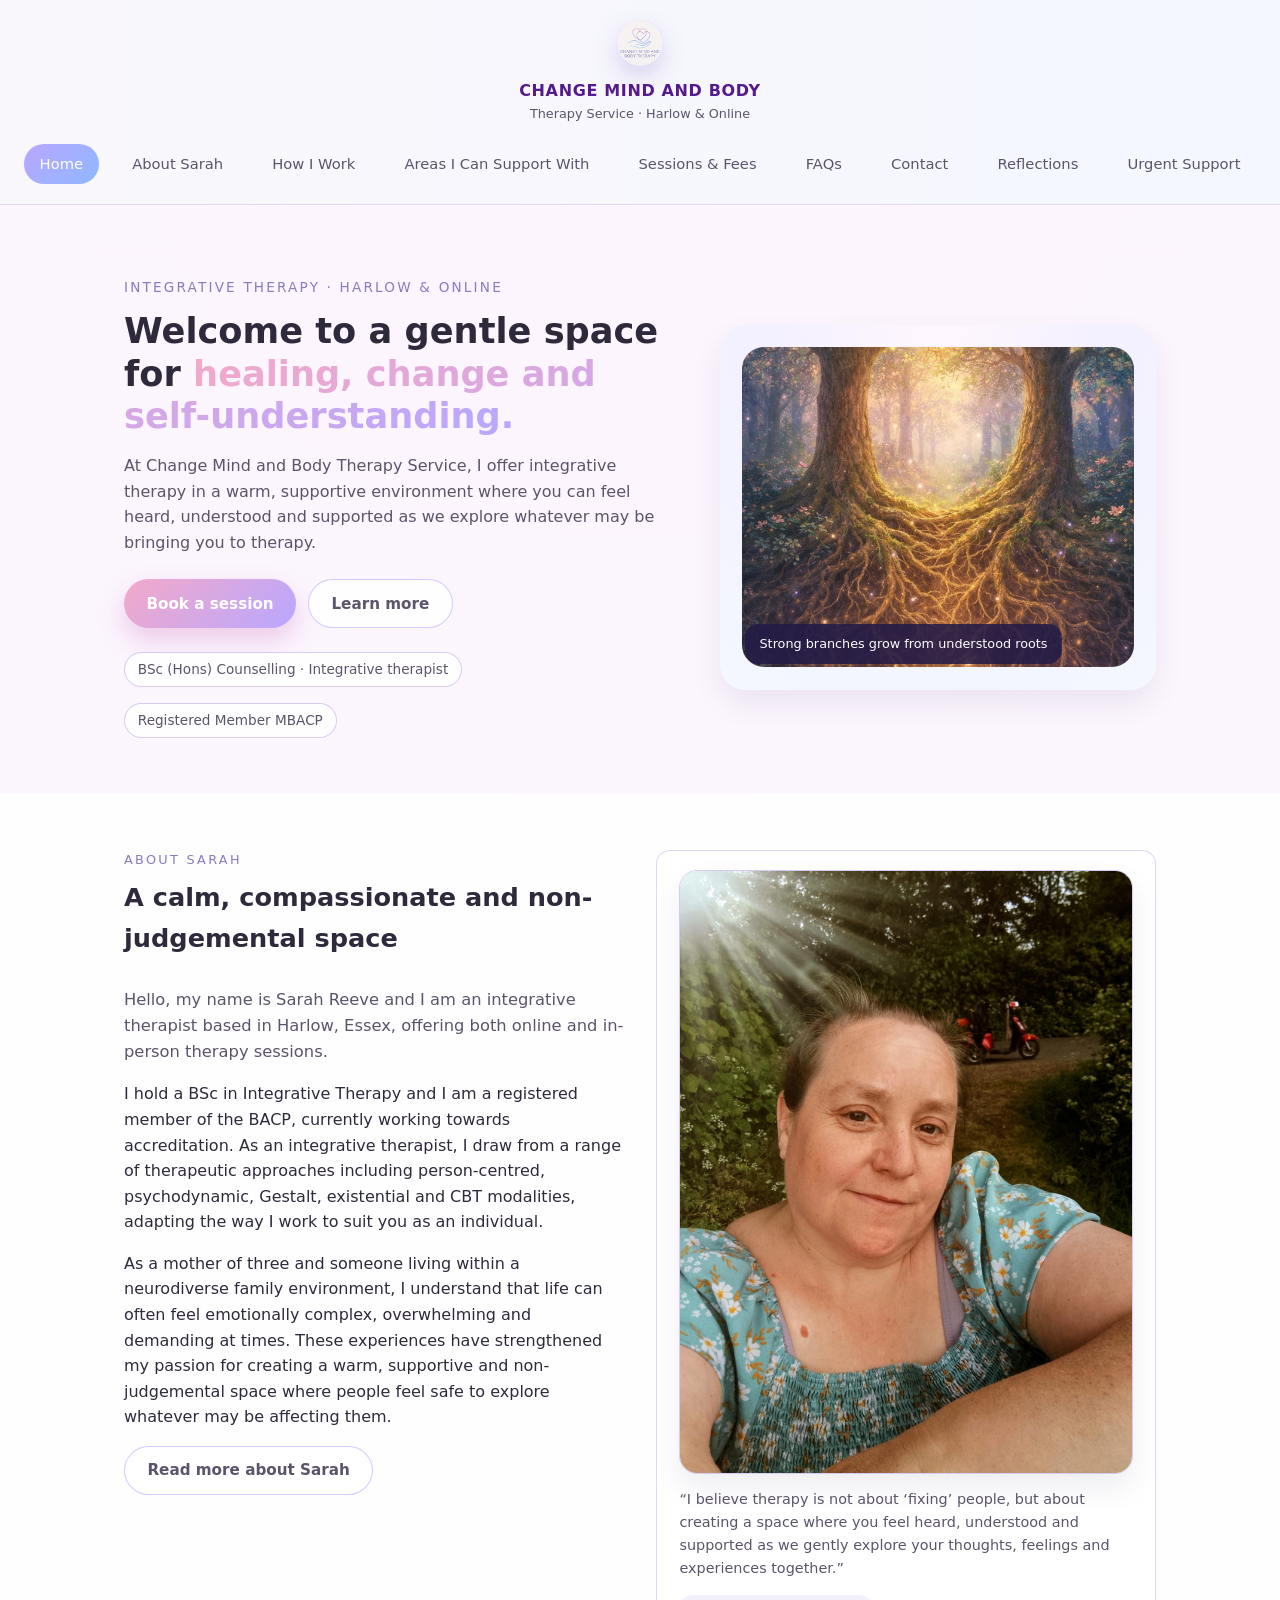
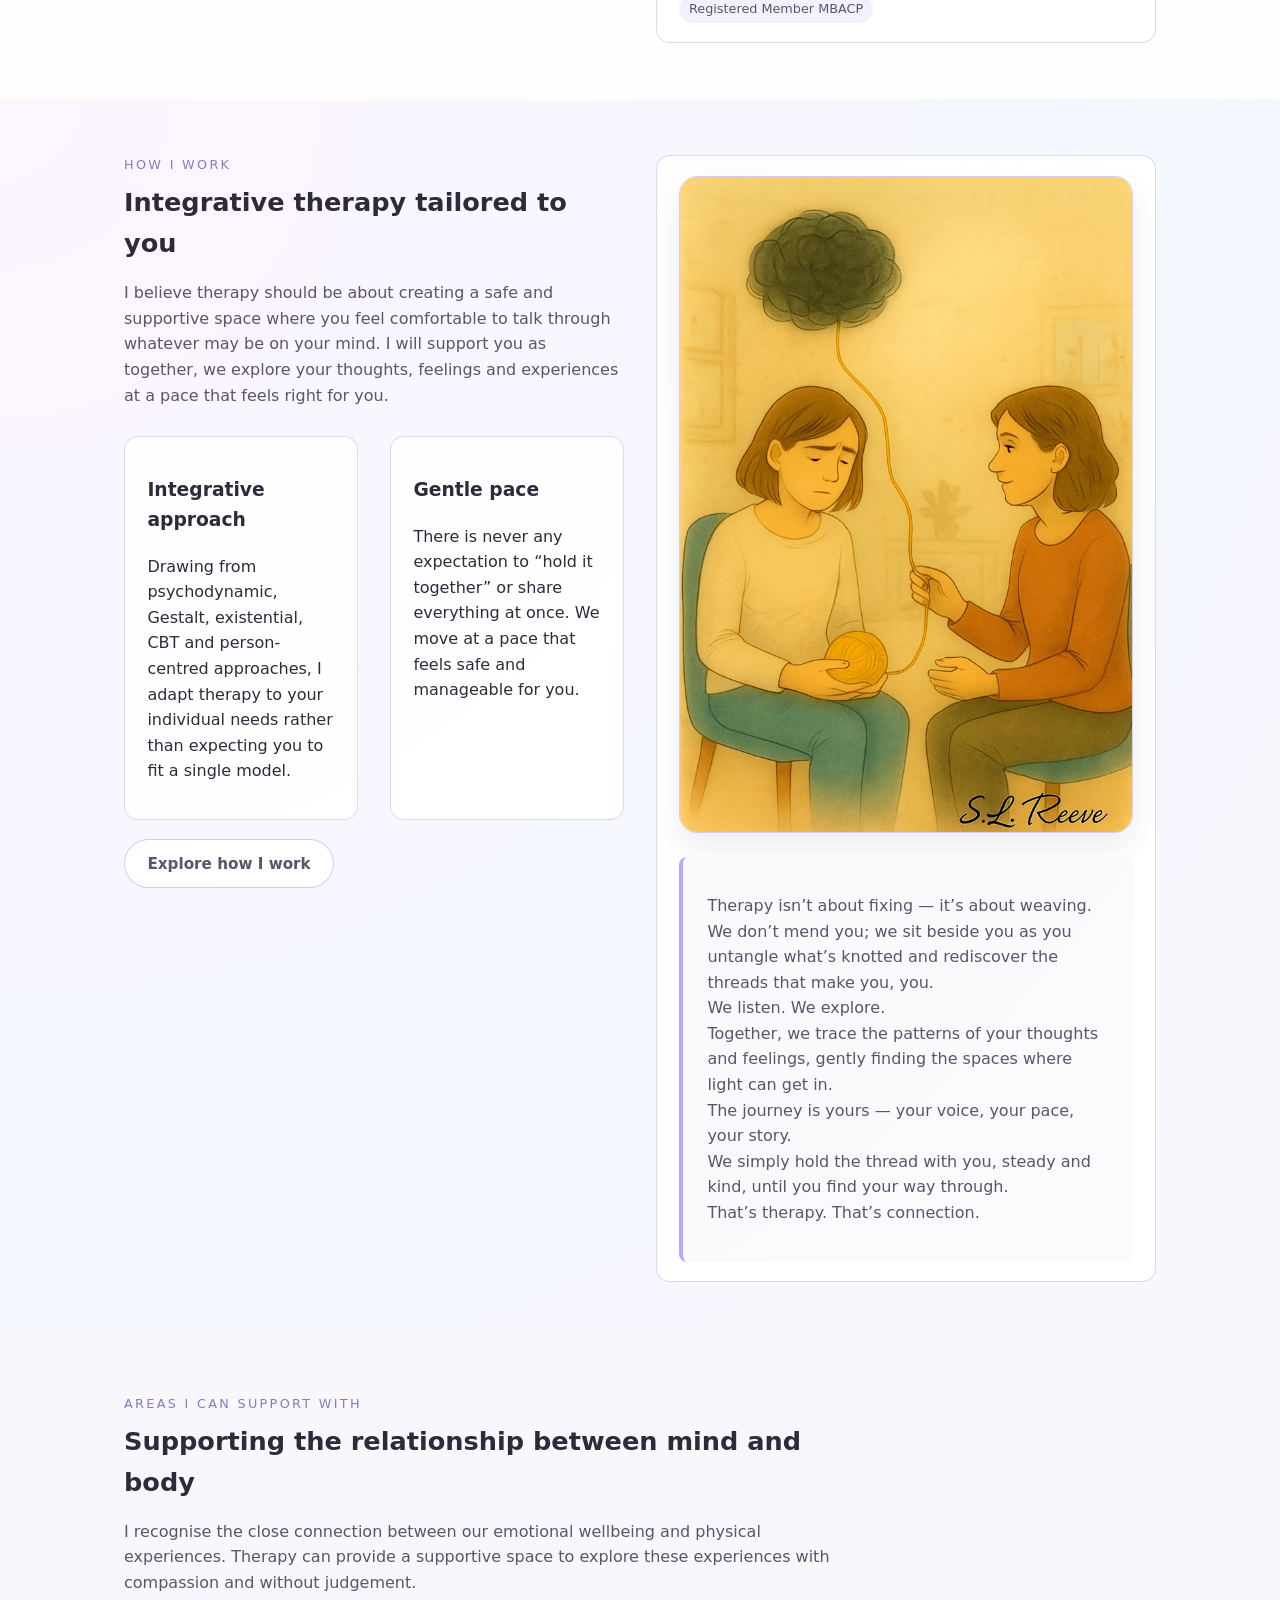
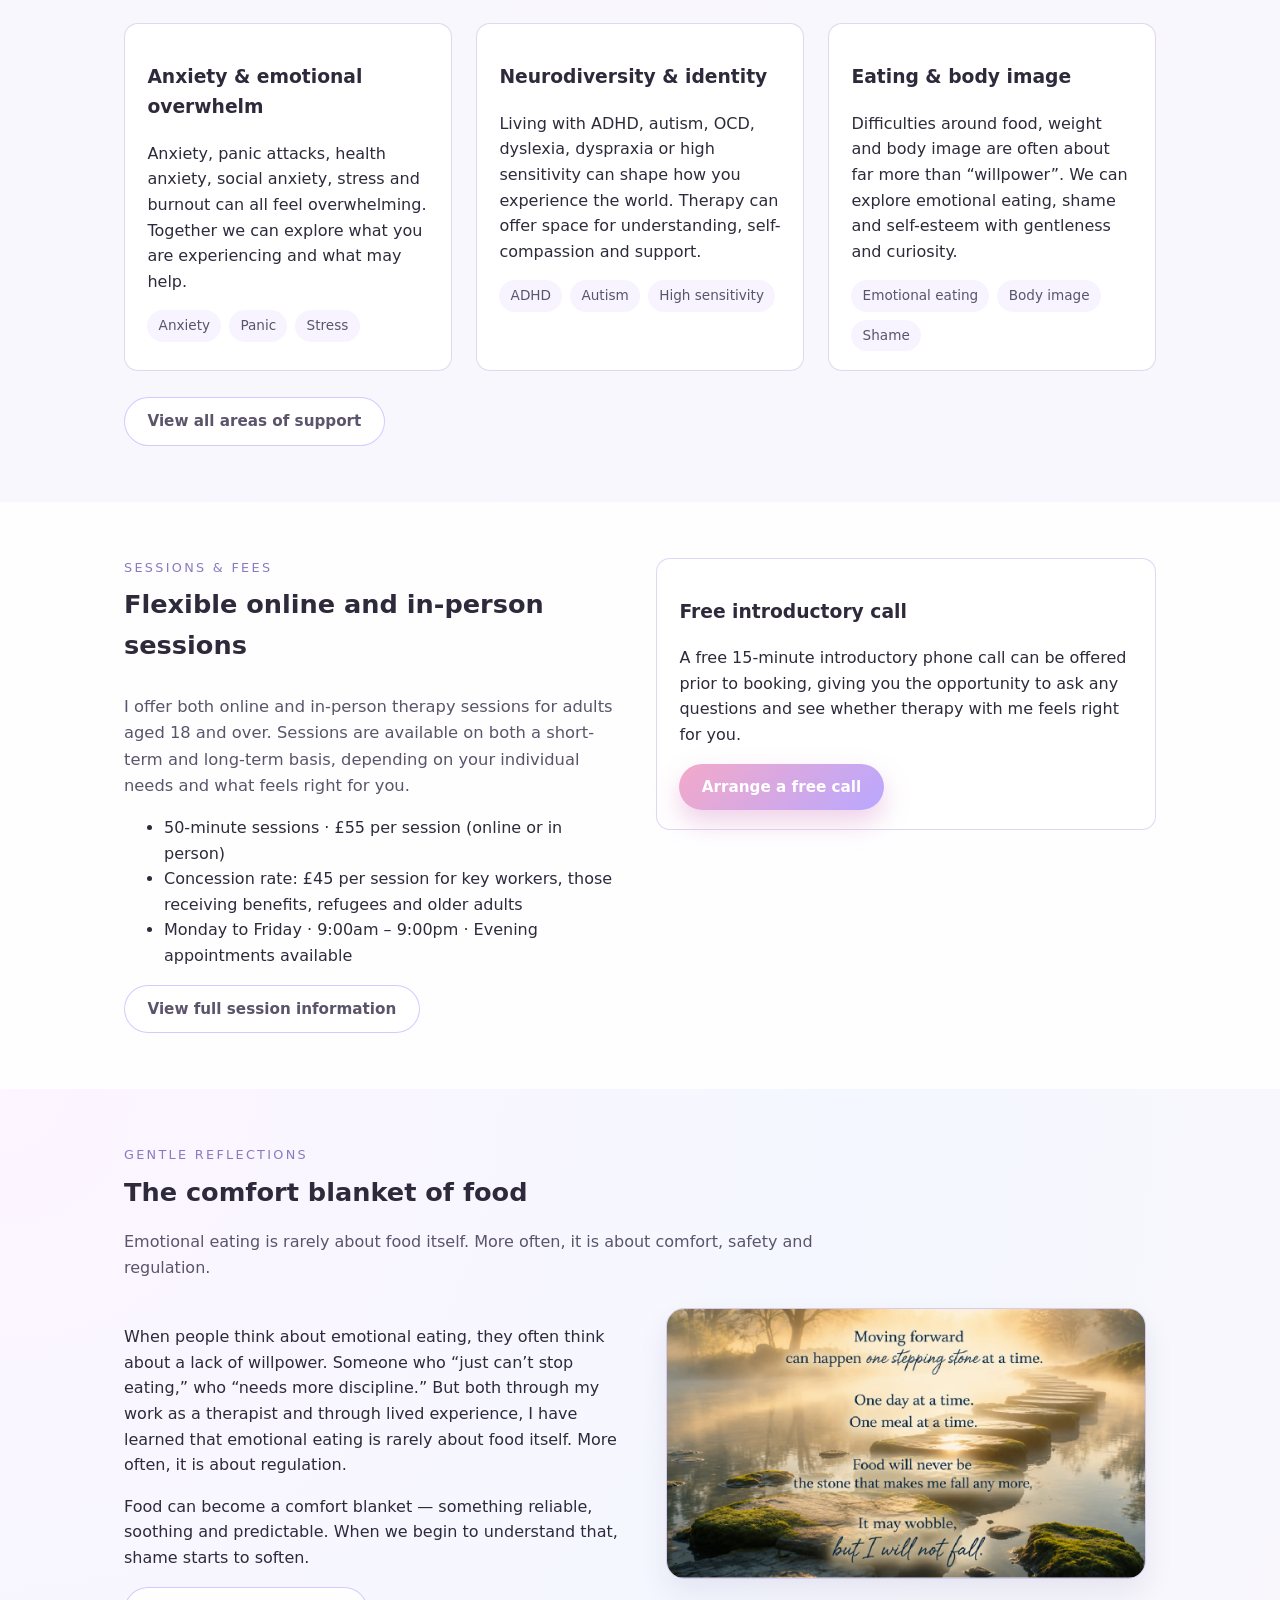
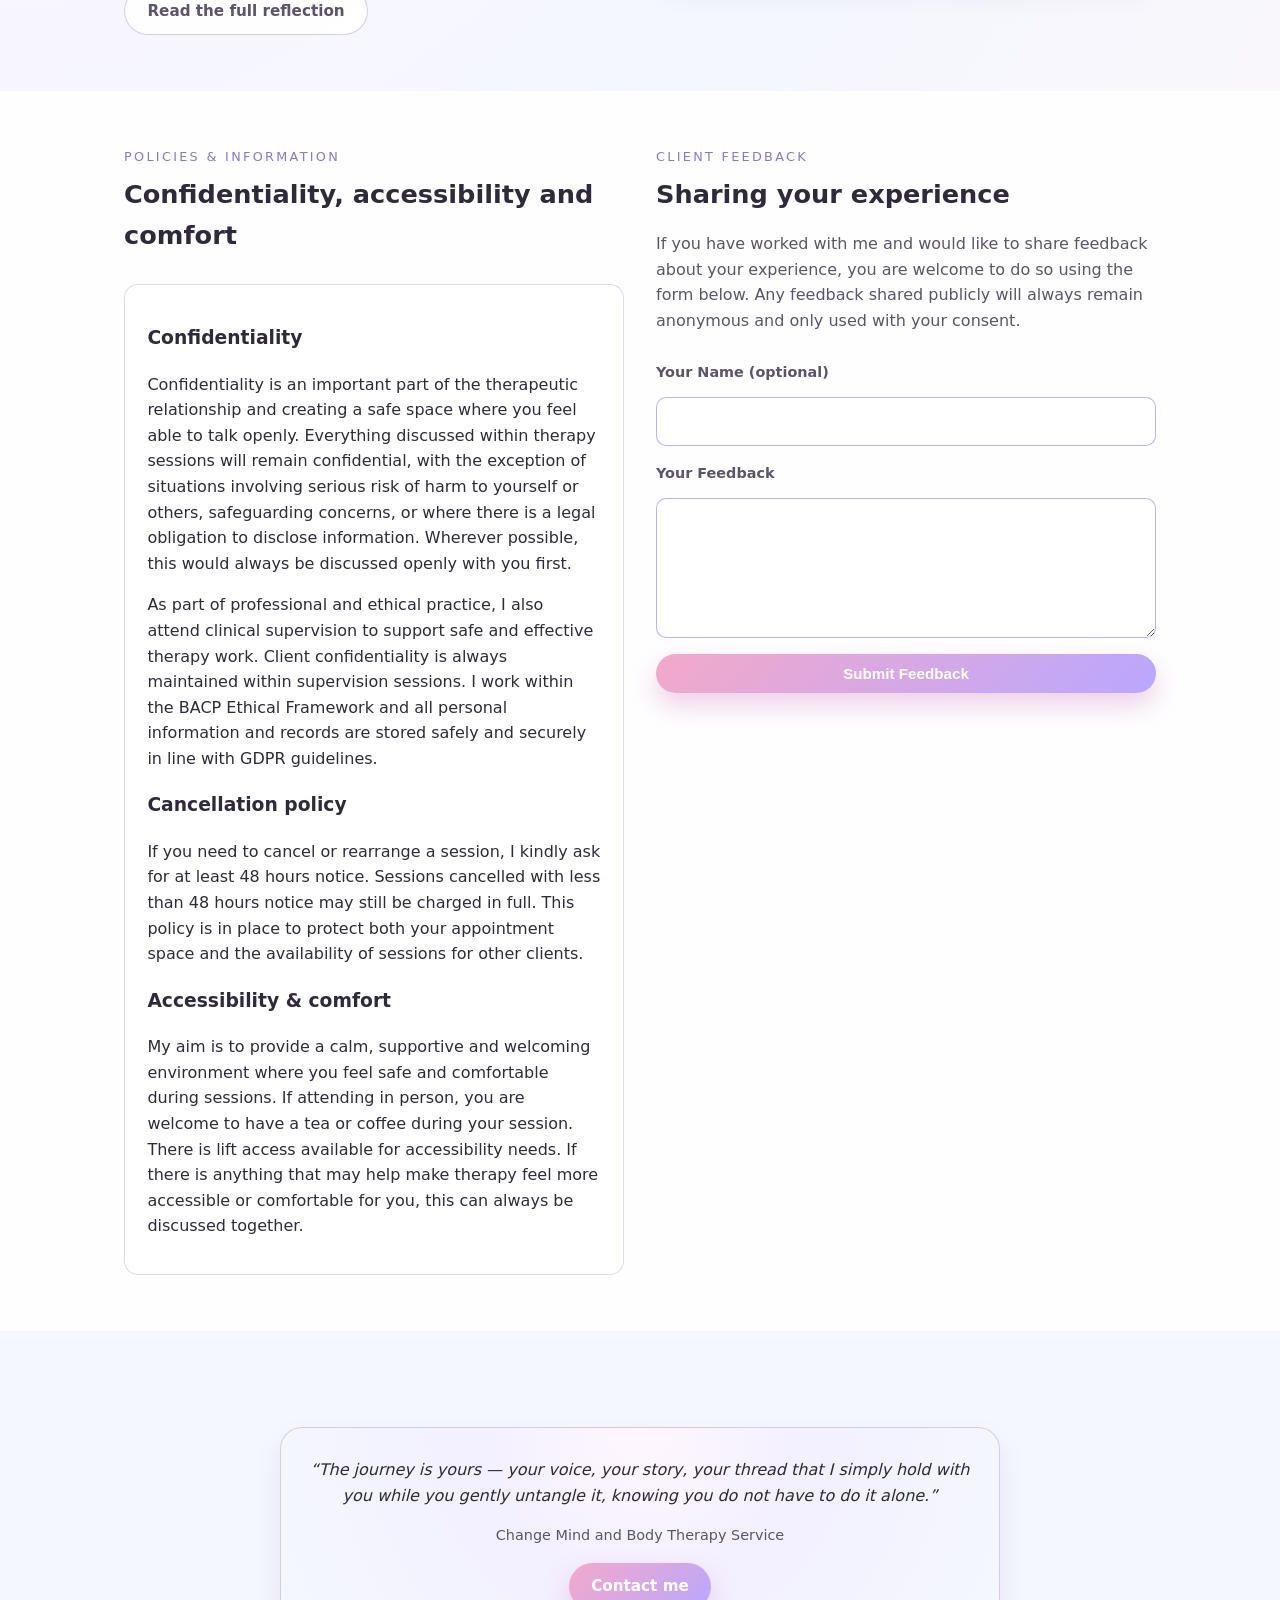
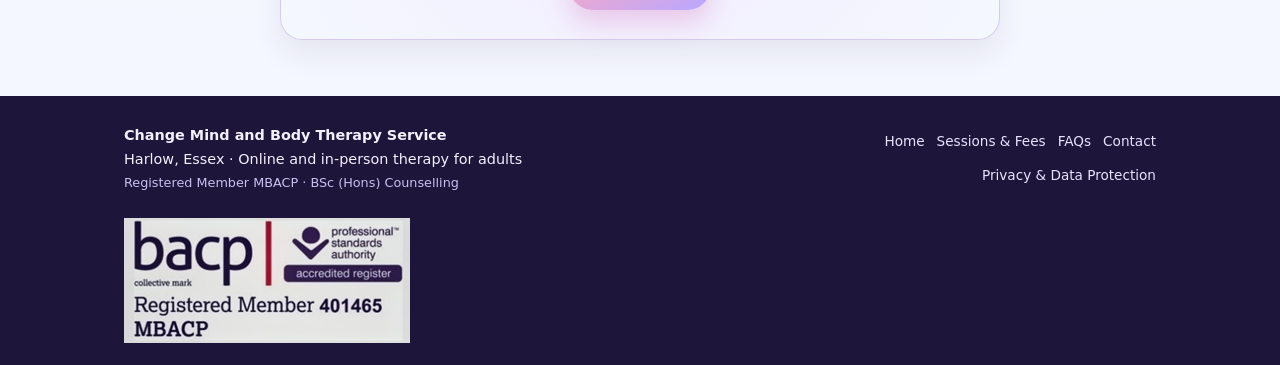
==== index.html @ 0b882703 "Updated the map to be centeredd on the office" ====
<!DOCTYPE html>
<html lang="en">
<head>
  <meta charset="UTF-8" />
  <title>Change Mind and Body Therapy | Home</title>
  <link rel="stylesheet" href="assets/css/styles.css" />
  <meta name="viewport" content="width=device-width, initial-scale=1" />
  <link rel="apple-touch-icon" sizes="180x180" href="/apple-touch-icon.png">
  <link rel="icon" type="image/png" sizes="32x32" href="/favicon-32x32.png">
  <link rel="icon" type="image/png" sizes="16x16" href="/favicon-16x16.png">
  <link rel="manifest" href="/site.webmanifest">

</head>
<body>
<div class="site-wrapper">
  <header class="site-header">
  <div class="header-inner">

    <!-- Branding (logo + text) -->
    <a href="index.html" class="brand">
      <div class="brand-logo">
        <img src="assets/images/logo-change-mind-and-body.png" alt="Change Mind and Body Therapy logo" />
      </div>
      <div class="brand-text">
        <span class="brand-title">Change Mind and Body</span>
        <span class="brand-subtitle">Therapy Service · Harlow & Online</span>
      </div>
    </a>

    <!-- Mobile nav toggle -->
    <button class="nav-toggle" aria-label="Toggle navigation">
      <span></span><span></span><span></span>
    </button>

    <!-- Navigation -->
    <nav class="site-nav">
      <a href="index.html" class="active">Home</a>
      <a href="about.html">About Sarah</a>
      <a href="how-i-work.html">How I Work</a>
      <a href="areas.html">Areas I Can Support With</a>
      <a href="sessions-fees.html">Sessions &amp; Fees</a>
      <a href="faqs.html">FAQs</a>
      <a href="contact.html">Contact</a>
      <a href="blog.html">Reflections</a>
      <a href="urgent-support.html">Urgent Support</a>
    </nav>

  </div>
</header>


  <main>
    <!-- Hero -->
    <section class="hero">
      <div class="container hero-inner">
        <div>
          <div class="hero-kicker">Integrative therapy · Harlow &amp; online</div>
          <h1 class="hero-title">
            Welcome to a gentle space for <span>healing, change and self-understanding.</span>
          </h1>
          <p class="hero-text">
            At Change Mind and Body Therapy Service, I offer integrative therapy in a warm, supportive environment
            where you can feel heard, understood and supported as we explore whatever may be bringing you to therapy.
          </p>
          <div class="hero-actions">
            <a href="contact.html" class="btn btn-primary">Book a session</a>
            <a href="how-i-work.html" class="btn btn-outline">Learn more</a>
          </div>
          <div class="hero-meta">
            <span class="hero-meta-pill">BSc (Hons) Counselling · Integrative therapist</span>
            <span class="hero-meta-pill">Registered Member MBACP</span>
          </div>
        </div>
        <div class="hero-visual">
          <div class="hero-card">
            <img
              src="assets/images/hero-forest-roots.jpg"
              alt="Two trees with intertwined glowing roots in a peaceful forest"
              class="hero-main-image"
            />
            <div class="hero-chip">
              Strong branches grow from understood roots
            </div>
          </div>
        </div>
      </div>
    </section>

    <!-- About preview -->
    <section class="section section-alt">
      <div class="container grid-two">
        <div>
          <div class="section-header">
            <div class="section-kicker">About Sarah</div>
            <h2 class="section-title">A calm, compassionate and non-judgemental space</h2>
          </div>
          <p class="lead">
            Hello, my name is Sarah Reeve and I am an integrative therapist based in Harlow, Essex,
            offering both online and in-person therapy sessions.
          </p>
          <p>
            I hold a BSc in Integrative Therapy and I am a registered member of the BACP, currently working towards
            accreditation. As an integrative therapist, I draw from a range of therapeutic approaches including
            person-centred, psychodynamic, Gestalt, existential and CBT modalities, adapting the way I work to suit you
            as an individual.
          </p>
          <p>
            As a mother of three and someone living within a neurodiverse family environment, I understand that life can
            often feel emotionally complex, overwhelming and demanding at times. These experiences have strengthened my
            passion for creating a warm, supportive and non-judgemental space where people feel safe to explore whatever
            may be affecting them.
          </p>
          <a href="about.html" class="btn btn-outline">Read more about Sarah</a>
        </div>
        <div>
          <div class="card-soft">
            <img
              src="assets/images/sarah-portrait.jpg"
              alt="Portrait of therapist Sarah outdoors in soft sunlight"
              class="img-soft"
            />
            <p style="margin-top: 0.9rem; font-size: 0.9rem; color: var(--text-soft);">
              “I believe therapy is not about ‘fixing’ people, but about creating a space where you feel heard,
              understood and supported as we gently explore your thoughts, feelings and experiences together.”
            </p>
            <div class="badge-inline">
              <span>Registered Member MBACP</span>
            </div>
          </div>
        </div>
      </div>
    </section>

    <!-- How I work preview -->
    <section class="section section-soft">
      <div class="container grid-two">
        <div>
          <div class="section-header">
            <div class="section-kicker">How I work</div>
            <h2 class="section-title">Integrative therapy tailored to you</h2>
            <p class="section-intro">
              I believe therapy should be about creating a safe and supportive space where you feel comfortable to talk
              through whatever may be on your mind. I will support you as together, we explore your thoughts, feelings
              and experiences at a pace that feels right for you.
            </p>
          </div>
          <div class="grid-two">
            <div class="card-soft">
              <h3>Integrative approach</h3>
              <p>
                Drawing from psychodynamic, Gestalt, existential, CBT and person-centred approaches, I adapt therapy to
                your individual needs rather than expecting you to fit a single model.
              </p>
            </div>
            <div class="card-soft">
              <h3>Gentle pace</h3>
              <p>
                There is never any expectation to “hold it together” or share everything at once. We move at a pace that
                feels safe and manageable for you.
              </p>
            </div>
          </div>
          <a href="how-i-work.html" class="btn btn-outline" style="margin-top: 1.2rem;">Explore how I work</a>
        </div>
        <div>
          <div class="card-soft">
            <img
              src="assets/images/thread-illustration.png"
              alt="Illustration of two people with a shared thread of yarn representing therapy"
              class="img-soft"
            />
            <div class="therapy-quote">
              <p>
                Therapy isn’t about fixing — it’s about weaving.<br>
                We don’t mend you; we sit beside you as you untangle what’s knotted and rediscover the threads that make you, you.<br>
                We listen. We explore.<br>
                Together, we trace the patterns of your thoughts and feelings, gently finding the spaces where light can get in.<br>
                The journey is yours — your voice, your pace, your story.<br>
                We simply hold the thread with you, steady and kind, until you find your way through.<br>
                That’s therapy. That’s connection.
              </p>
            </div>
          </div>
        </div>
      </div>
    </section>

    <!-- Areas I can support with preview -->
    <section class="section">
      <div class="container">
        <div class="section-header">
          <div class="section-kicker">Areas I can support with</div>
          <h2 class="section-title">Supporting the relationship between mind and body</h2>
          <p class="section-intro">
            I recognise the close connection between our emotional wellbeing and physical experiences. Therapy can
            provide a supportive space to explore these experiences with compassion and without judgement.
          </p>
        </div>

        <div class="grid-three">
          <div class="card-soft">
            <h3>Anxiety &amp; emotional overwhelm</h3>
            <p>
              Anxiety, panic attacks, health anxiety, social anxiety, stress and burnout can all feel overwhelming.
              Together we can explore what you are experiencing and what may help.
            </p>
            <div class="tag-list">
              <span class="tag">Anxiety</span>
              <span class="tag">Panic</span>
              <span class="tag">Stress</span>
            </div>
          </div>
          <div class="card-soft">
            <h3>Neurodiversity &amp; identity</h3>
            <p>
              Living with ADHD, autism, OCD, dyslexia, dyspraxia or high sensitivity can shape how you experience the
              world. Therapy can offer space for understanding, self-compassion and support.
            </p>
            <div class="tag-list">
              <span class="tag">ADHD</span>
              <span class="tag">Autism</span>
              <span class="tag">High sensitivity</span>
            </div>
          </div>
          <div class="card-soft">
            <h3>Eating &amp; body image</h3>
            <p>
              Difficulties around food, weight and body image are often about far more than “willpower”. We can explore
              emotional eating, shame and self-esteem with gentleness and curiosity.
            </p>
            <div class="tag-list">
              <span class="tag">Emotional eating</span>
              <span class="tag">Body image</span>
              <span class="tag">Shame</span>
            </div>
          </div>
        </div>

        <a href="areas.html" class="btn btn-outline" style="margin-top: 1.6rem;">View all areas of support</a>
      </div>
    </section>

    <!-- Sessions & fees preview -->
    <section class="section section-alt">
      <div class="container grid-two">
        <div>
          <div class="section-header">
            <div class="section-kicker">Sessions &amp; fees</div>
            <h2 class="section-title">Flexible online and in-person sessions</h2>
          </div>
          <p class="lead">
            I offer both online and in-person therapy sessions for adults aged 18 and over. Sessions are available on
            both a short-term and long-term basis, depending on your individual needs and what feels right for you.
          </p>
          <ul>
            <li>50-minute sessions · £55 per session (online or in person)</li>
            <li>Concession rate: £45 per session for key workers, those receiving benefits, refugees and older adults</li>
            <li>Monday to Friday · 9:00am – 9:00pm · Evening appointments available</li>
          </ul>
          <a href="sessions-fees.html" class="btn btn-outline">View full session information</a>
        </div>
        <div>
          <div class="card-soft">
            <h3>Free introductory call</h3>
            <p>
              A free 15-minute introductory phone call can be offered prior to booking, giving you the opportunity to
              ask any questions and see whether therapy with me feels right for you.
            </p>
            <a href="contact.html" class="btn btn-primary">Arrange a free call</a>
          </div>
        </div>
      </div>
    </section>

    <!-- Blog feature: The comfort blanket of food -->
    <section class="section section-soft" id="featured-reflection">
      <div class="container">
        <div class="section-header">
          <div class="section-kicker">Gentle reflections</div>
          <h2 class="section-title">The comfort blanket of food</h2>
          <p class="section-intro">
            Emotional eating is rarely about food itself. More often, it is about comfort, safety and regulation.
          </p>
        </div>
        <div class="grid-two">
          <div>
            <p>
              When people think about emotional eating, they often think about a lack of willpower. Someone who “just
              can’t stop eating,” who “needs more discipline.” But both through my work as a therapist and through lived
              experience, I have learned that emotional eating is rarely about food itself. More often, it is about
              regulation.
            </p>
            <p>
              Food can become a comfort blanket — something reliable, soothing and predictable. When we begin to
              understand that, shame starts to soften.
            </p>
            <a href="blog.html" class="btn btn-outline">Read the full reflection</a>
          </div>
          <div>
            <img
              src="assets/images/stepping-stones-quote.png"
              alt="Stepping stones across water with a gentle quote about moving forward"
              class="img-soft"
            />
          </div>
        </div>
      </div>
    </section>

    <!-- Policies & information + client feedback -->
    <section class="section section-alt" id="policies">
      <div class="container grid-two">
        <div>
          <div class="section-header">
            <div class="section-kicker">Policies &amp; information</div>
            <h2 class="section-title">Confidentiality, accessibility and comfort</h2>
          </div>
          <div class="card-soft">
            <h3>Confidentiality</h3>
            <p>
              Confidentiality is an important part of the therapeutic relationship and creating a safe space where you
              feel able to talk openly. Everything discussed within therapy sessions will remain confidential, with the
              exception of situations involving serious risk of harm to yourself or others, safeguarding concerns, or
              where there is a legal obligation to disclose information. Wherever possible, this would always be
              discussed openly with you first.
            </p>
            <p>
              As part of professional and ethical practice, I also attend clinical supervision to support safe and
              effective therapy work. Client confidentiality is always maintained within supervision sessions. I work
              within the BACP Ethical Framework and all personal information and records are stored safely and securely
              in line with GDPR guidelines.
            </p>
            <h3>Cancellation policy</h3>
            <p>
              If you need to cancel or rearrange a session, I kindly ask for at least 48 hours notice. Sessions
              cancelled with less than 48 hours notice may still be charged in full. This policy is in place to protect
              both your appointment space and the availability of sessions for other clients.
            </p>
            <h3>Accessibility &amp; comfort</h3>
            <p>
              My aim is to provide a calm, supportive and welcoming environment where you feel safe and comfortable
              during sessions. If attending in person, you are welcome to have a tea or coffee during your session.
              There is lift access available for accessibility needs. If there is anything that may help make therapy
              feel more accessible or comfortable for you, this can always be discussed together.
            </p>
          </div>
        </div>
        <div id="feedback">
          <div class="section-header">
            <div class="section-kicker">Client feedback</div>
            <h2 class="section-title">Sharing your experience</h2>
            <p class="section-intro">
              If you have worked with me and would like to share feedback about your experience, you are welcome to do
              so using the form below. Any feedback shared publicly will always remain anonymous and only used with your
              consent.
            </p>
          </div>
          <form id="feedbackForm" action="https://formspree.io/f/mpqeqwwv" method="POST" class="form" onsubmit="handleFeedbackSubmit(event)">

            <div class="form-row">
              <label for="fb-name" class="label">Your Name (optional)</label>
              <input type="text" id="fb-name" name="name" class="input">
            </div>

            <div class="form-row">
              <label for="fb-message" class="label">Your Feedback</label>
              <textarea id="fb-message" name="message" class="textarea" required></textarea>
            </div>

            <button type="submit" class="btn btn-primary">Submit Feedback</button>
          </form>

        </div>
      </div>
    </section>

    <!-- Ending quote -->
    <section class="section">
      <div class="container">
        <div class="quote-block">
          <p>
            “The journey is yours — your voice, your story, your thread that I simply hold with you while you gently
            untangle it, knowing you do not have to do it alone.”
          </p>
          <div class="quote-attrib">Change Mind and Body Therapy Service</div>
          <a href="contact.html" class="btn btn-primary" style="margin-top: 1rem;">Contact me</a>
        </div>
      </div>
    </section>
  </main>

  <footer class="site-footer">
    <div class="footer-inner">
      <div class="footer-brand">
        <strong>Change Mind and Body Therapy Service</strong><br />
        Harlow, Essex · Online and in-person therapy for adults<br />
        <span class="footer-meta">Registered Member MBACP · BSc (Hons) Counselling</span>
      </div>
      <div class="footer-links">
        <a href="index.html">Home</a>
        <a href="sessions-fees.html">Sessions &amp; Fees</a>
        <a href="faqs.html">FAQs</a>
        <a href="contact.html">Contact</a>
        <a href="sessions-fees.html#privacy-and-data-protection">Privacy &amp; Data Protection</a>
      </div>
      <div class="footer-accreditation">
        <img src="assets/images/bacp-badge.png" alt="BACP Registered Member" />
      </div>
    </div>
  </footer>
</div>
<div id="formSuccessOverlay" class="overlay hidden">
  <div class="overlay-content">
    <h3>Thank you for your feedback</h3>
    <p>Your message has been sent successfully.</p>
  </div>
</div>

<script src="assets/js/main.js" defer></script>
<script src="https://identity.netlify.com/v1/netlify-identity-widget.js"></script>

</body>
</html>
---- assets/css/styles.css ----
:root {
  --bg-main: #f9f7fc;
  --bg-alt: #ffffff;
  --bg-soft: #f3f0ff;
  --accent-lavender: #b9a7ff;
  --accent-blue: #8fb7ff;
  --accent-pink: #f3a9c9;
  --text-main: #2f2a3b;
  --text-soft: #5b546b;
  --border-soft: #e0d9f5;
  --radius-soft: 14px;
  --shadow-soft: 0 14px 30px rgba(40, 26, 80, 0.08);
  --max-width: 1080px;
}

*,
*::before,
*::after {
  box-sizing: border-box;
}

html,
body {
  margin: 0;
  padding: 0;
}

body {
  font-family: system-ui, -apple-system, BlinkMacSystemFont, "Segoe UI", sans-serif;
  background: radial-gradient(circle at top, #fdf5ff 0, #f9f7fc 40%, #f4f7ff 100%);
  color: var(--text-main);
  line-height: 1.6;
}

/* Global image control */
img {
  max-width: 100%;
  height: auto;
  display: block;
}

/* Soft framed images */
.img-soft {
  width: 100%;
  max-width: 480px; /* prevents huge PNGs from blowing out the layout */
  margin: 0 auto;
  border-radius: 18px;
  box-shadow: var(--shadow-soft);
  border: 1px solid rgba(210, 199, 240, 0.9);
  object-fit: cover;
}

/* Hero images */
.hero-main-image {
  width: 100%;
  height: auto;
  max-height: 320px;
  object-fit: cover;
  border-radius: 22px;
}

/* Portraits */
.portrait {
  width: 100%;
  max-width: 380px;
  object-fit: cover;
  border-radius: 18px;
  margin: 0 auto;
}

/* Artwork / illustrations */
.art-image {
  width: 100%;
  max-width: 520px;
  object-fit: contain;
  margin: 0 auto;
}

/* Layout */

.site-wrapper {
  min-height: 100vh;
  display: flex;
  flex-direction: column;
}

main {
  flex: 1;
}

.container {
  width: 100%;
  max-width: var(--max-width);
  margin: 0 auto;
  padding: 1rem 1.5rem;
}

/* Header & navigation */

.site-header {
  width: 100%;
  position: sticky;
  top: 0;
  z-index: 20;
  backdrop-filter: blur(16px);
  background: linear-gradient(
    to right,
    rgba(249, 247, 252, 0.96),
    rgba(244, 247, 255, 0.96)
  );
  border-bottom: 1px solid rgba(210, 199, 240, 0.6);
}

.header-inner {
  width: 100%;
  padding: 0.75rem 2rem;
  display: flex;
  align-items: center;
  justify-content: space-between;
}

.brand {
  display: flex;
  align-items: center;
  gap: 0.75rem;
  text-decoration: none;
}

.brand-logo {
  width: 46px;
  height: 46px;
  border-radius: 999px;
  background: radial-gradient(circle at 20% 0, #ffd1e8, #c7b5ff 40%, #9fd0ff 80%);
  display: flex;
  align-items: center;
  justify-content: center;
  overflow: hidden;
  box-shadow: 0 10px 24px rgba(120, 90, 190, 0.25);
}

.brand-logo img {
  width: 100%;
  height: 100%;
  object-fit: cover;
}

.brand-text {
  display: flex;
  flex-direction: column;
}

.brand-title {
  font-weight: 700;
  font-size: 1rem;
  letter-spacing: 0.04em;
  text-transform: uppercase;
}

.brand-subtitle {
  font-size: 0.8rem;
  color: var(--text-soft);
}

.nav-toggle {
  display: none;
  border: none;
  background: transparent;
  cursor: pointer;
}

.nav-toggle span {
  display: block;
  width: 22px;
  height: 2px;
  border-radius: 999px;
  background: #6b5aa8;
  margin: 4px 0;
}

.site-nav {
  display: flex;
  align-items: center;
  gap: 1.25rem;
}

.site-nav a {
  text-decoration: none;
  font-size: 0.92rem;
  color: var(--text-soft);
  padding: 0.35rem 0.6rem;
  border-radius: 999px;
  transition: background 0.18s ease, color 0.18s ease, transform 0.12s ease;
}

.site-nav a:hover {
  background: rgba(185, 167, 255, 0.12);
  color: #3a2f6b;
  transform: translateY(-1px);
}

.site-nav a.active {
  background: linear-gradient(135deg, var(--accent-lavender), var(--accent-blue));
  color: #fff;
}

/* ------------------------------------------------------ */
/* ⭐ RESPONSIVE LAYOUT — when screen is under 1300px      */
/* ------------------------------------------------------ */

@media (max-width: 1300px) {
  .header-inner {
    flex-direction: column;
    align-items: center;
    gap: 20px;
    padding: 1.25rem 1.5rem;
  }

  .brand {
    flex-direction: column;
    text-align: center;
  }

  .site-nav {
    width: 100%;
    display: flex;
    flex-wrap: wrap;
    justify-content: space-around;
    gap: 18px;
  }

  .site-nav a {
    flex: 1 1 auto;
    text-align: center;
    padding: 0.5rem 0.75rem;
  }
}

/* Buttons */

.btn {
  display: inline-flex;
  align-items: center;
  justify-content: center;
  padding: 0.7rem 1.4rem;
  border-radius: 999px;
  border: none;
  cursor: pointer;
  font-size: 0.95rem;
  font-weight: 600;
  text-decoration: none;
  transition: transform 0.12s ease, box-shadow 0.12s ease, background 0.18s ease;
}

.btn-primary {
  background: linear-gradient(135deg, var(--accent-pink), var(--accent-lavender));
  color: #fff;
  box-shadow: 0 12px 26px rgba(210, 120, 190, 0.35);
}

.btn-primary:hover {
  transform: translateY(-1px);
  box-shadow: 0 16px 32px rgba(210, 120, 190, 0.45);
}

.btn-outline {
  background: rgba(255, 255, 255, 0.9);
  color: var(--text-soft);
  border: 1px solid rgba(185, 167, 255, 0.6);
}

.btn-outline:hover {
  background: #fff;
}

/* Hero */

.hero {
  padding: 3.5rem 0 2.5rem;
}

.hero-inner {
  display: grid;
  grid-template-columns: minmax(0, 1.4fr) minmax(0, 1.1fr);
  gap: 2.5rem;
  align-items: center;
}

.hero-kicker {
  font-size: 0.85rem;
  text-transform: uppercase;
  letter-spacing: 0.16em;
  color: #8a7ac0;
  margin-bottom: 0.75rem;
}

.hero-title {
  font-size: 2.2rem;
  line-height: 1.2;
  margin: 0 0 1rem;
}

.hero-title span {
  background: linear-gradient(135deg, var(--accent-pink), var(--accent-lavender));
  -webkit-background-clip: text;
  color: transparent;
}

.hero-text {
  color: var(--text-soft);
  margin-bottom: 1.5rem;
}

.hero-actions {
  display: flex;
  flex-wrap: wrap;
  gap: 0.75rem;
  margin-bottom: 1.5rem;
}

.hero-meta {
  display: flex;
  flex-wrap: wrap;
  gap: 1rem;
  font-size: 0.85rem;
  color: var(--text-soft);
}

.hero-meta-pill {
  padding: 0.35rem 0.8rem;
  border-radius: 999px;
  background: rgba(255, 255, 255, 0.9);
  border: 1px solid rgba(210, 199, 240, 0.9);
}

.hero-visual {
  position: relative;
}

.hero-card {
  background: radial-gradient(circle at top, #fff7ff 0, #f3f0ff 40%, #f4f8ff 100%);
  border-radius: 26px;
  padding: 1.4rem;
  box-shadow: var(--shadow-soft);
  position: relative;
  overflow: hidden;
}

.hero-card img.hero-main-image {
  width: 100%;
  border-radius: 22px;
  display: block;
  object-fit: cover;
  max-height: 320px;
}

.hero-chip {
  position: absolute;
  left: 1.6rem;
  bottom: 1.6rem;
  background: rgba(34, 26, 70, 0.86);
  color: #fdfbff;
  padding: 0.6rem 0.9rem;
  border-radius: 14px;
  font-size: 0.8rem;
  max-width: 80%;
}

.hero-floating-badge {
  position: absolute;
  top: -10px;
  right: -10px;
  width: 120px;
  border-radius: 20px;
  background: #ffffff;
  box-shadow: 0 16px 32px rgba(40, 26, 80, 0.25);
  padding: 0.5rem;
}

.hero-floating-badge img {
  width: 100%;
  display: block;
}

/* Sections */

.section {
  padding: 2.5rem 0;
}

.section-alt {
  background: rgba(255, 255, 255, 0.9);
}

.section-soft {
  background: radial-gradient(circle at top left, #fdf5ff 0, #f4f7ff 60%, #f9f7fc 100%);
}

.section-header {
  margin-bottom: 1.75rem;
  max-width: 720px;
}

.section-kicker {
  font-size: 0.8rem;
  text-transform: uppercase;
  letter-spacing: 0.18em;
  color: #8a7ac0;
  margin-bottom: 0.4rem;
}

.section-title {
  font-size: 1.6rem;
  margin: 0 0 0.6rem;
}

.section-intro {
  color: var(--text-soft);
}

/* Cards & grids */

.grid-two {
  display: grid;
  grid-template-columns: minmax(0, 1.1fr) minmax(0, 1.1fr);
  gap: 2rem;
}

.grid-three {
  display: grid;
  grid-template-columns: repeat(3, minmax(0, 1fr));
  gap: 1.5rem;
}

.card {
  background: var(--bg-alt);
  border-radius: var(--radius-soft);
  padding: 1.4rem;
  box-shadow: var(--shadow-soft);
  border: 1px solid var(--border-soft);
}

.card-soft {
  background: rgba(255, 255, 255, 0.9);
  border-radius: var(--radius-soft);
  padding: 1.2rem 1.4rem;
  border: 1px solid rgba(210, 199, 240, 0.7);
}

.card h3 {
  margin-top: 0;
}

/* Lists */

.tag-list {
  display: flex;
  flex-wrap: wrap;
  gap: 0.5rem;
}

.tag {
  font-size: 0.85rem;
  padding: 0.3rem 0.7rem;
  border-radius: 999px;
  background: rgba(185, 167, 255, 0.12);
  color: var(--text-soft);
}

/* Quote */

.quote-block {
  margin: 2.5rem auto 0;
  max-width: 720px;
  text-align: center;
  padding: 1.8rem 1.6rem;
  border-radius: 22px;
  background: radial-gradient(circle at top, #fff7ff 0, #f3f0ff 40%, #f4f8ff 100%);
  box-shadow: var(--shadow-soft);
  border: 1px solid rgba(210, 199, 240, 0.9);
}

.quote-block p {
  margin: 0 0 1rem;
  font-style: italic;
}

.quote-block .quote-attrib {
  font-size: 0.9rem;
  color: var(--text-soft);
}

/* Forms */

.form {
  display: grid;
  gap: 1rem;
}

.form-row {
  display: grid;
  gap: 0.75rem;
}

.form-row-inline {
  grid-template-columns: repeat(auto-fit, minmax(180px, 1fr));
}

.label {
  font-size: 0.9rem;
  font-weight: 600;
  color: var(--text-soft);
}

.input,
.textarea,
.select {
  width: 100%;
  padding: 0.7rem 0.8rem;
  border-radius: 10px;
  border: 1px solid rgba(185, 167, 255, 0.9);
  background: rgba(255, 255, 255, 0.96);
  font: inherit;
  color: var(--text-main);
}

.textarea {
  min-height: 140px;
  resize: vertical;
}

.checkbox-row {
  display: flex;
  align-items: flex-start;
  gap: 0.5rem;
  font-size: 0.85rem;
  color: var(--text-soft);
}

.checkbox-row input {
  margin-top: 0.2rem;
}

/* Success Overlay */
.overlay {
  position: fixed;
  top: 0;
  left: 0;
  width: 100%;
  height: 100%;
  background: rgba(240, 236, 255, 0.65);
  backdrop-filter: blur(6px);
  display: flex;
  justify-content: center;
  align-items: center;
  z-index: 999;
  opacity: 1;
  transition: opacity 0.4s ease;
}

.overlay.hidden {
  opacity: 0;
  pointer-events: none;
}

.overlay-content {
  background: white;
  padding: 2rem 2.5rem;
  border-radius: 16px;
  box-shadow: 0 8px 30px rgba(0,0,0,0.15);
  text-align: center;
  max-width: 380px;
  border: 1px solid rgba(185, 167, 255, 0.4);
}

.overlay-content h3 {
  margin-bottom: 0.5rem;
  color: var(--text-main);
}

.overlay-content p {
  color: var(--text-soft);
}


/* FAQ */

.faq-item {
  border-radius: 16px;
  padding: 1rem 1.1rem;
  background: rgba(255, 255, 255, 0.9);
  border: 1px solid rgba(210, 199, 240, 0.9);
  margin-bottom: 0.75rem;
}

.faq-question {
  font-weight: 600;
  margin-bottom: 0.4rem;
}

/* Blog */

.blog-article {
  max-width: 760px;
  margin: 0 auto;
}

.blog-article h1 {
  font-size: 1.8rem;
  margin-bottom: 0.4rem;
}

.blog-meta {
  font-size: 0.85rem;
  color: var(--text-soft);
  margin-bottom: 1.4rem;
}

.blog-article p {
  margin-bottom: 0.9rem;
}

/* Reflection list */
/* Container for all posts */
#reflections-list {
  display: flex;
  flex-direction: column;
  gap: 3rem; /* space between posts */
  max-width: 800px;
  margin: 0 auto;
}

/* Headings inside posts */
#reflections-list .post h1,
#reflections-list .post h2,
#reflections-list .post h3 {
  font-family: "Georgia", serif;
  margin-bottom: 1rem;
}

/* Paragraph spacing */
#reflections-list .post p {
  margin-bottom: 1.2rem;
}

/* Bullet lists */
#reflections-list .post ul {
  padding-left: 1.5rem;
  margin-bottom: 1.2rem;
}

#reflections-list .post li {
  margin-bottom: 0.6rem;
}

/* Optional: subtle divider between posts */
#reflections-list .post:not(:last-child) {
  border-bottom: 1px solid #eee;
  padding-bottom: 3rem;
}

.post {
  position: relative;

}

.post:last-child {
  border-bottom: none; /* no divider after last post */
}

.post-title {
  margin: 0 0 8px;
  font-size: 1.6rem;
  font-weight: 600;
}

.post-date {
  position: absolute;
  top: 0;
  right: 0;
  color: #7A7A7A; /* soft grey */
  font-size: 0.9rem;
  margin: 0;
}

.post-content {
  margin-top: 10px;
  line-height: 1.6;
}


/* Footer */

.site-footer {
  padding: 1.8rem 0 1.4rem;
  background: rgba(20, 12, 50, 0.96);
  color: #f5f0ff;
}

.footer-inner {
  max-width: var(--max-width);
  margin: 0 auto;
  padding: 0 1.5rem;
  display: grid;
  grid-template-columns: minmax(0, 1.4fr) minmax(0, 1fr);
  gap: 1.5rem;
  align-items: center;
}

.footer-brand {
  font-size: 0.9rem;
}

.footer-meta {
  font-size: 0.8rem;
  color: #c9c0f0;
}

.footer-links {
  display: flex;
  flex-wrap: wrap;
  gap: 0.75rem;
  justify-content: flex-end;
}

.footer-links a {
  color: #e9e3ff;
  text-decoration: none;
  font-size: 0.85rem;
}

.footer-links a:hover {
  text-decoration: underline;
}

/* Utility */

.lead {
  font-size: 1.02rem;
  color: var(--text-soft);
}

.img-soft {
  border-radius: 18px;
  box-shadow: var(--shadow-soft);
  border: 1px solid rgba(210, 199, 240, 0.9);
}
.therapy-quote {
  margin-top: 1.5rem;
  padding: 1.25rem 1.5rem;
  background: rgba(249, 247, 252, 0.6);
  border-left: 4px solid var(--accent-lavender);
  border-radius: 8px;
  font-size: 1rem;
  line-height: 1.6;
  color: var(--text-soft);
}


.badge-inline {
  display: inline-flex;
  align-items: center;
  gap: 0.4rem;
  padding: 0.25rem 0.6rem;
  border-radius: 999px;
  background: rgba(185, 167, 255, 0.16);
  font-size: 0.8rem;
  color: var(--text-soft);
}

/* Responsive */
@media (max-width: 1300px) {
  .header-inner {
    flex-direction: column;
    align-items: center;
    gap: 20px;
  }

  .brand {
    flex-direction: column;
    text-align: center;
  }

  .site-nav {
    width: 100%;
    display: flex;
    flex-wrap: wrap;
    justify-content: space-around;
    gap: 20px;
  }

  .site-nav a {
    flex: 1 1 auto;
    text-align: center;
    padding: 8px 0;
  }
}

/* ------------------------------ */
/* ORIGINAL DESKTOP STYLES        */
/* ------------------------------ */

.site-header {
  width: 100%;
  position: sticky;
  top: 0;
  z-index: 20;
  backdrop-filter: blur(16px);
  background: linear-gradient(
    to right,
    rgba(249, 247, 252, 0.96),
    rgba(244, 247, 255, 0.96)
  );
  border-bottom: 1px solid rgba(210, 199, 240, 0.6);
}

.header-inner {
  width: 100%;
  padding: 0.75rem 2rem;
  display: flex;
  align-items: center;
  justify-content: space-between;
}

.brand {
  display: flex;
  align-items: center;
  gap: 0.75rem;
  text-decoration: none;
}

.brand-logo {
  width: 46px;
  height: 46px;
  border-radius: 999px;
  background: radial-gradient(circle at 20% 0, #ffd1e8, #c7b5ff 40%, #9fd0ff 80%);
  display: flex;
  align-items: center;
  justify-content: center;
  overflow: hidden;
  box-shadow: 0 10px 24px rgba(120, 90, 190, 0.25);
}

.brand-logo img {
  width: 100%;
  height: 100%;
  object-fit: cover;
}

.brand-text {
  display: flex;
  flex-direction: column;
}

.brand-title {
  font-weight: 700;
  font-size: 1rem;
  letter-spacing: 0.04em;
  text-transform: uppercase;
  color:#551A8B;
}

.brand-subtitle {
  font-size: 0.8rem;
  color: var(--text-soft);
}

.nav-toggle {
  display: none;
  border: none;
  background: transparent;
  cursor: pointer;
}

.nav-toggle span {
  display: block;
  width: 22px;
  height: 2px;
  border-radius: 999px;
  background: #6b5aa8;
  margin: 4px 0;
}

.site-nav {
  display: flex;
  align-items: center;
  gap: 1.25rem;
}

.site-nav a {
  text-decoration: none;
  font-size: 0.92rem;
  color: var(--text-soft);
  padding: 0.35rem 0.6rem;
  border-radius: 999px;
  transition: background 0.18s ease, color 0.18s ease, transform 0.12s ease;
}

.site-nav a:hover {
  background: rgba(185, 167, 255, 0.12);
  color: #3a2f6b;
  transform: translateY(-1px);
}

.site-nav a.active {
  background: linear-gradient(135deg, var(--accent-lavender), var(--accent-blue));
  color: #fff;
}

#map{
  z-index:0;
}
#directions{
  text-decoration:none;
  color:var(--accent-pink);
}

/* ------------------------------------------------------ */
/* ⭐ RESPONSIVE LAYOUT — under 1300px                     */
/* ------------------------------------------------------ */

@media (max-width: 1300px) {
  .header-inner {
    flex-direction: column;
    align-items: center;
    gap: 20px;
    padding: 1.25rem 1.5rem;
  }

  .brand {
    flex-direction: column;
    text-align: center;
  }

  .site-nav {
    width: 100%;
    display: flex;
    flex-wrap: wrap;
    justify-content: space-around;
    gap: 18px;
  }

  .site-nav a {
    flex: 1 1 auto;
    text-align: center;
    padding: 0.5rem 0.75rem;
  }
}

/* ------------------------------------------------------ */
/* ⭐ under 880px — logo left + nav collapses              */
/* ------------------------------------------------------ */

@media (max-width: 880px) {
  .header-inner {
    flex-direction: row;
    justify-content: space-between;
    align-items: center;
    padding: 0.75rem 1.25rem;
  }

  .brand {
    flex-direction: row;
    text-align: left;
  }

  .brand-text {
    text-align: left;
    align-items: flex-start;
  }

  /* Hide full nav */
  .site-nav {
    display: none;
  }

  /* Dropdown works here */
  .site-nav.open {
    display: flex !important;
  }

  .nav-toggle {
    display: block;
  }
}

/* ------------------------------------------------------ */
/* ⭐ under 840px — same dropdown, but positioned absolute */
/* ------------------------------------------------------ */

@media (max-width: 840px) {
  .hero-inner {
    grid-template-columns: minmax(0, 1fr);
  }

  .hero {
    padding-top: 2.5rem;
  }

  .grid-two {
    grid-template-columns: minmax(0, 1fr);
  }

  .grid-three {
    grid-template-columns: minmax(0, 1fr);
  }

  .footer-inner {
    grid-template-columns: minmax(0, 1fr);
    text-align: left;
  }

  .footer-links {
    justify-content: flex-start;
  }

  .nav-toggle {
    display: block;
  }

  .header-inner {
    padding-inline: 1rem;
  }

  /* Absolute-position dropdown */
  .site-nav {
    position: absolute;
    inset-inline: 0;
    top: 100%;
    background: rgba(249, 247, 252, 0.98);
    border-bottom: 1px solid rgba(210, 199, 240, 0.8);
    flex-direction: column;
    align-items: flex-start;
    padding: 0.75rem 1.5rem 1rem;
    display: none;
  }

  .site-nav.open {
    display: flex !important;
  }
}
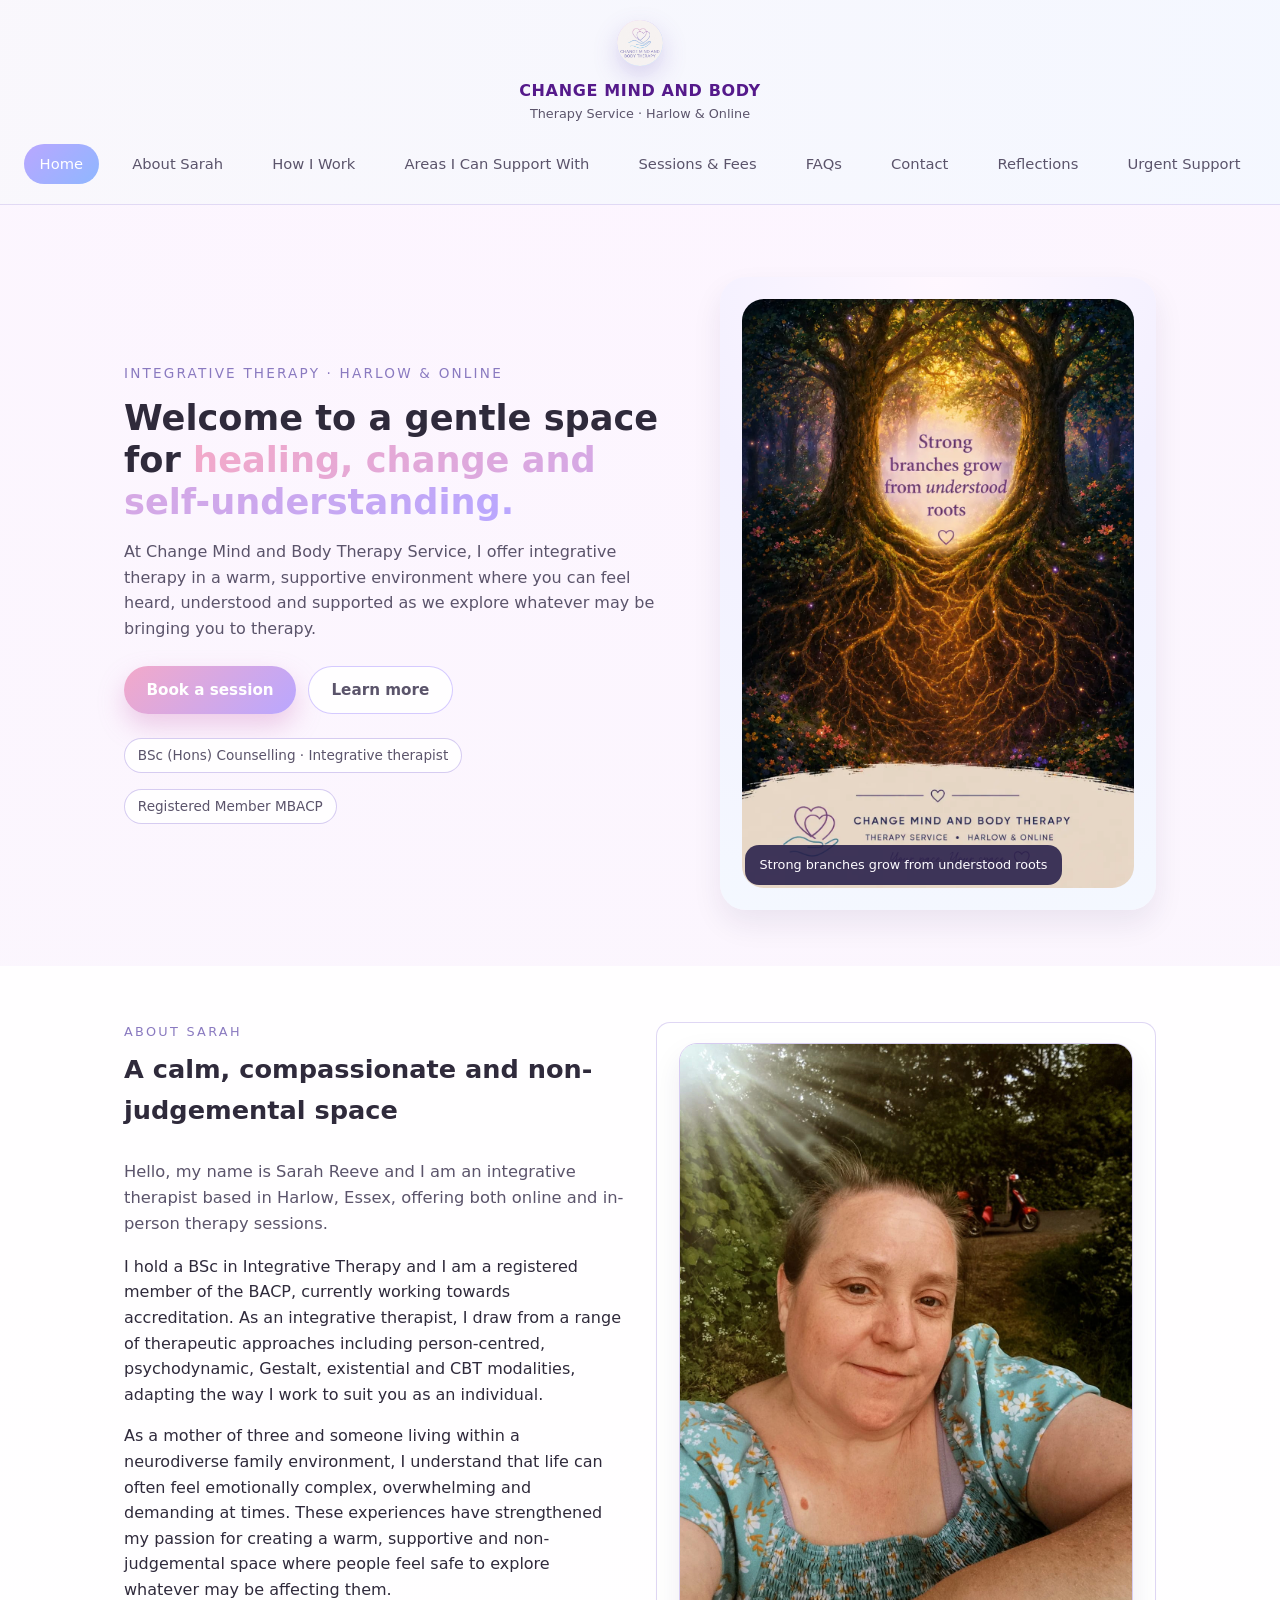
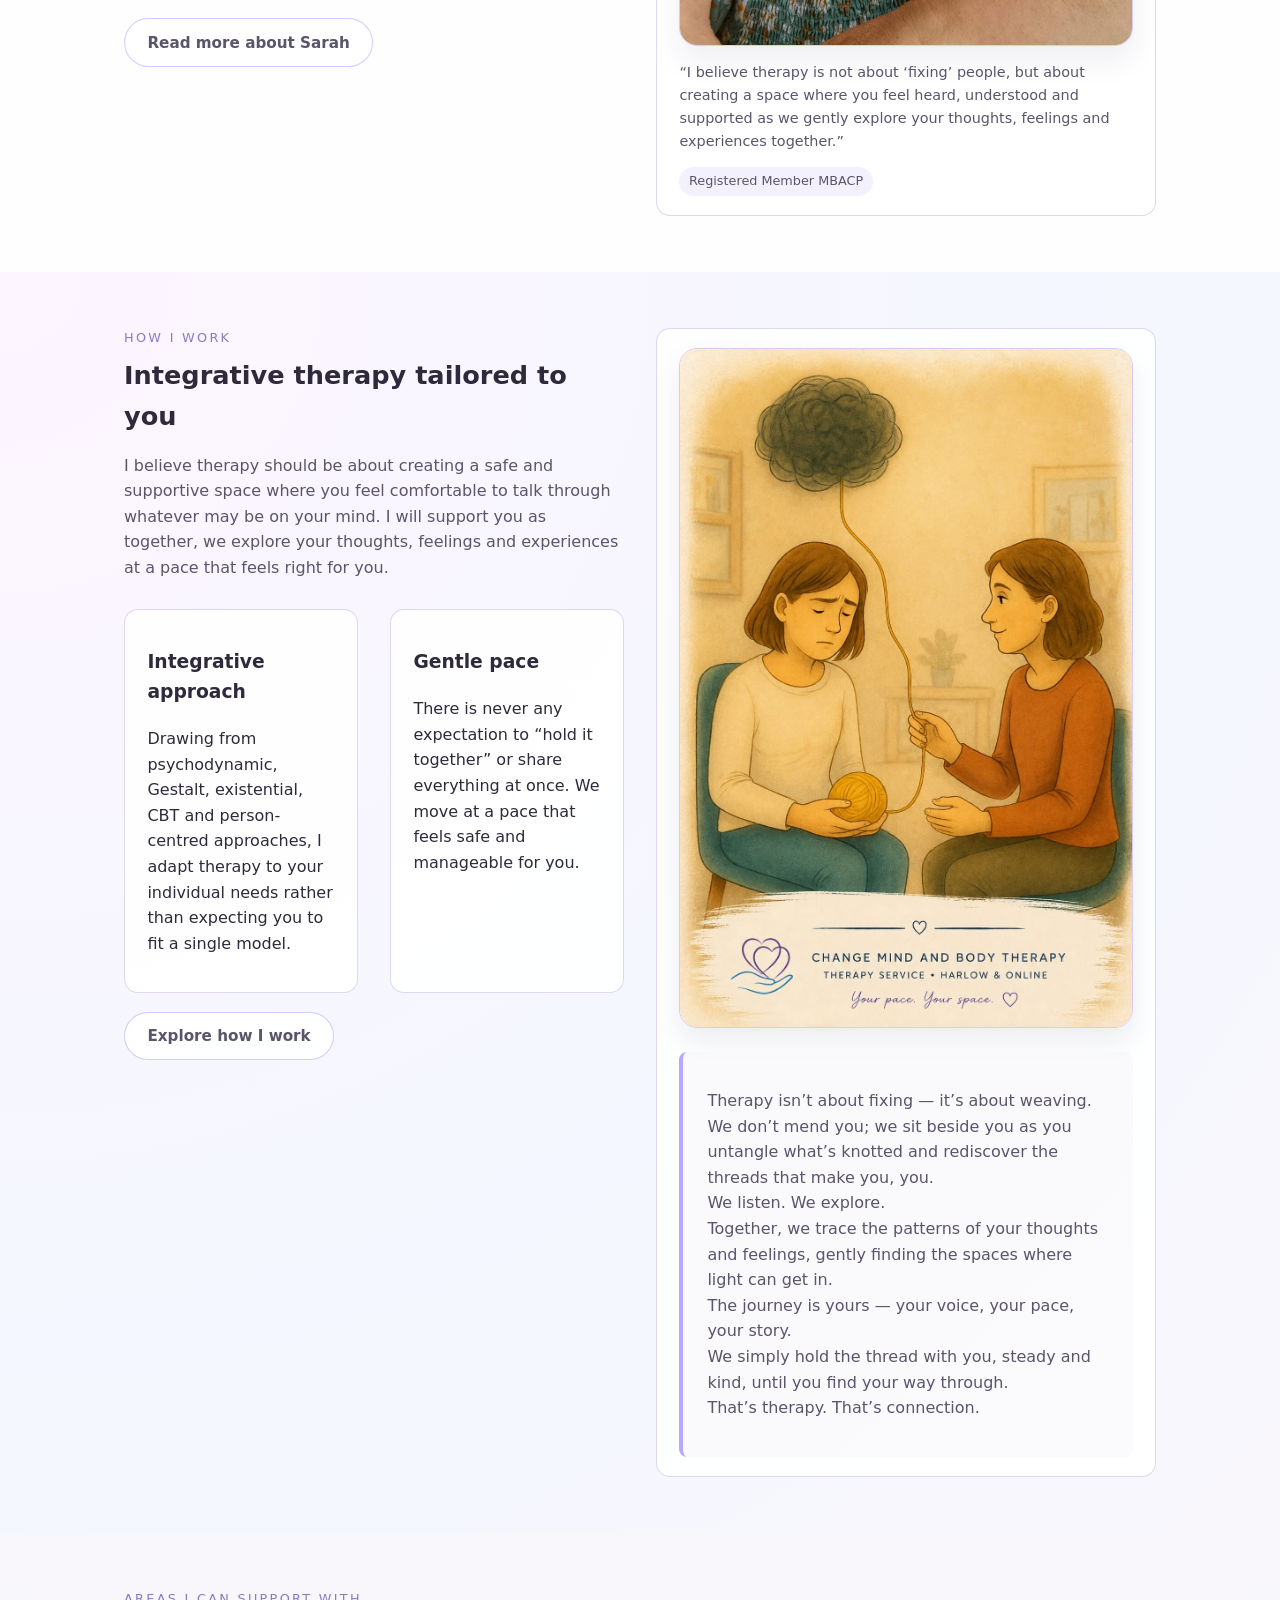
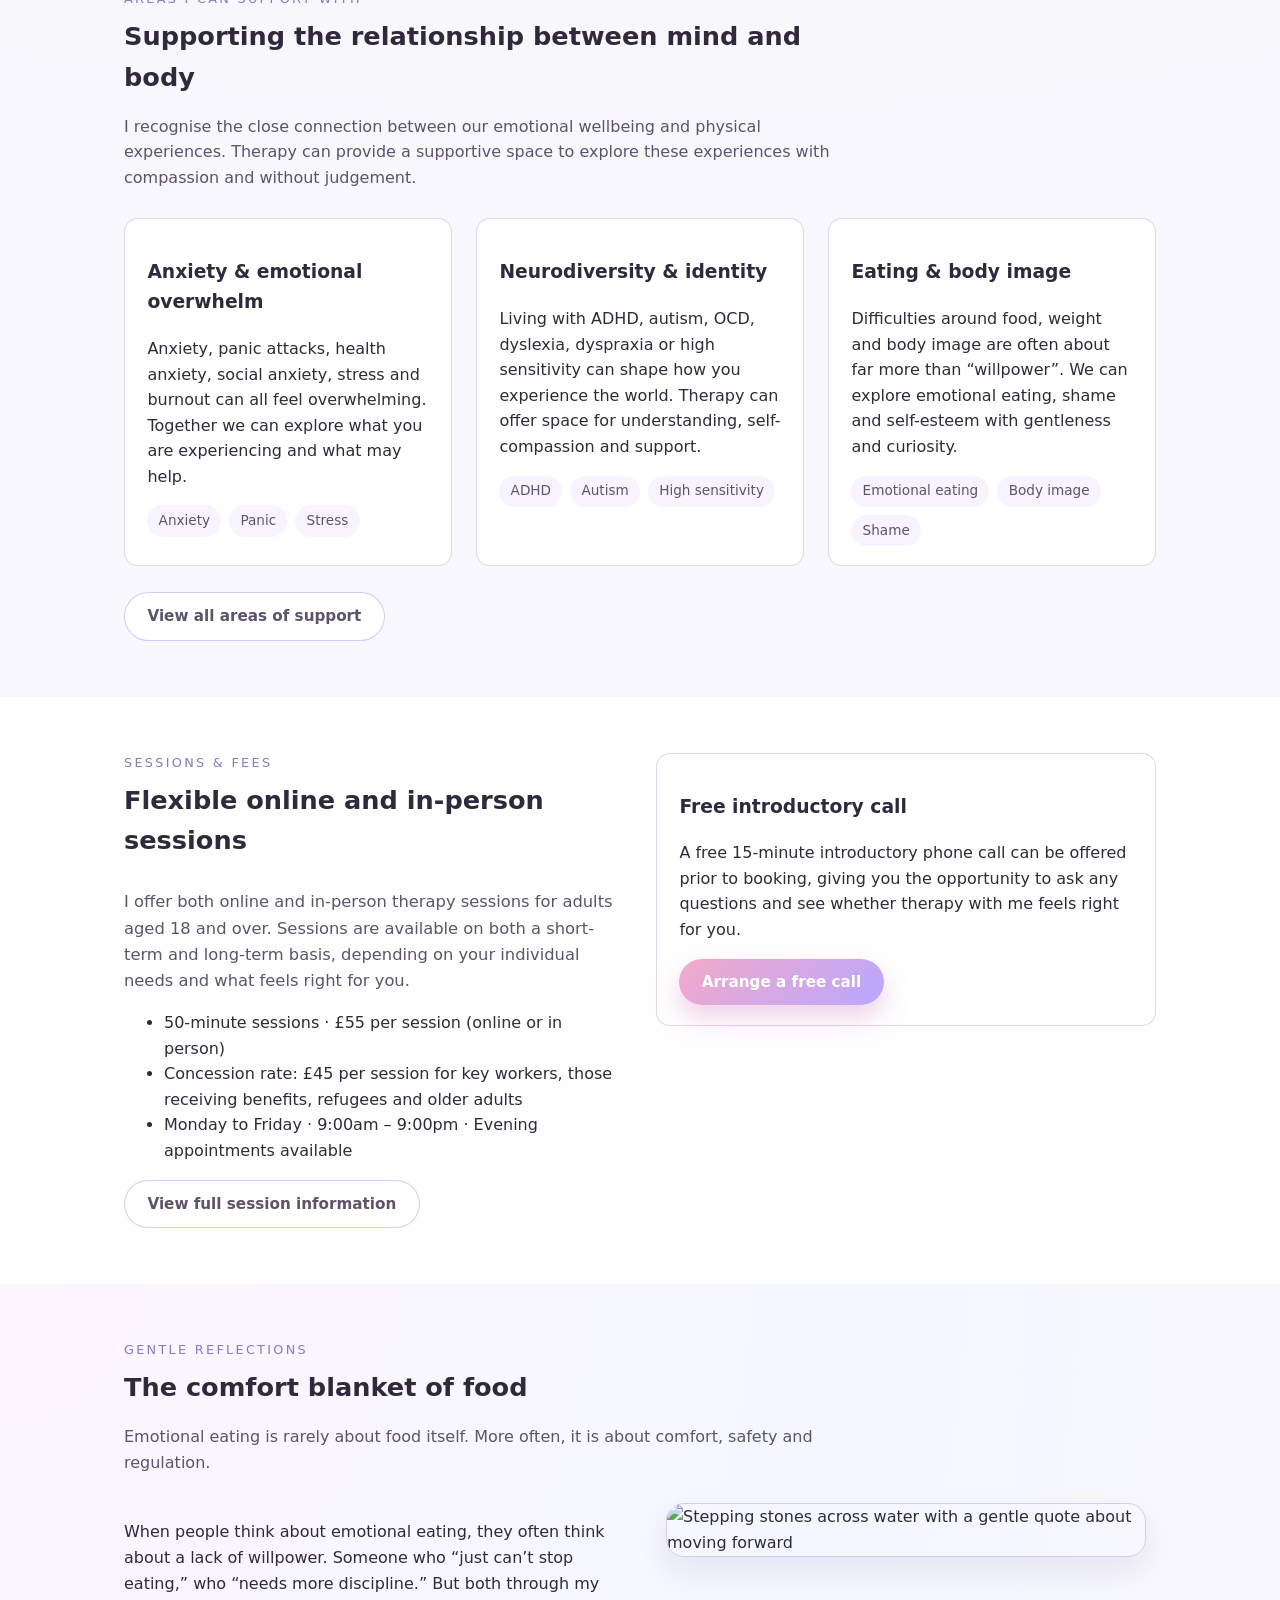
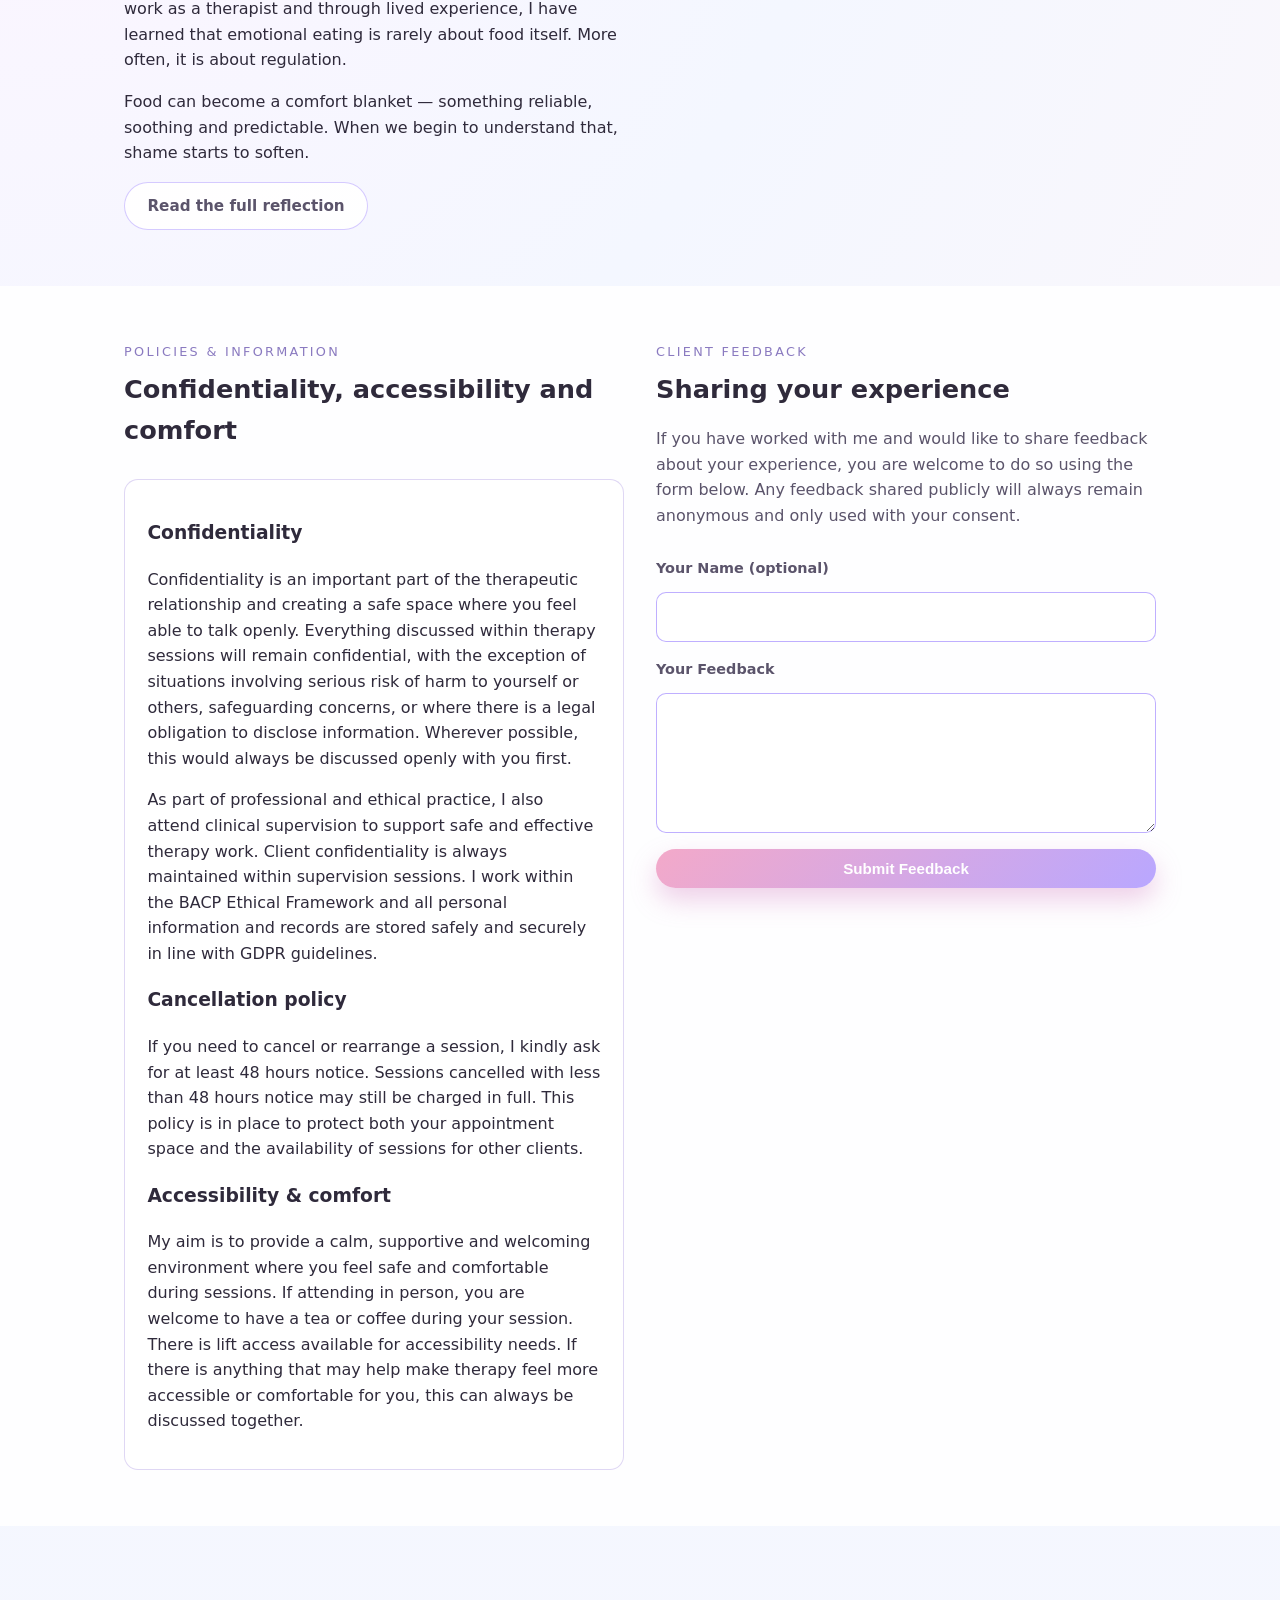
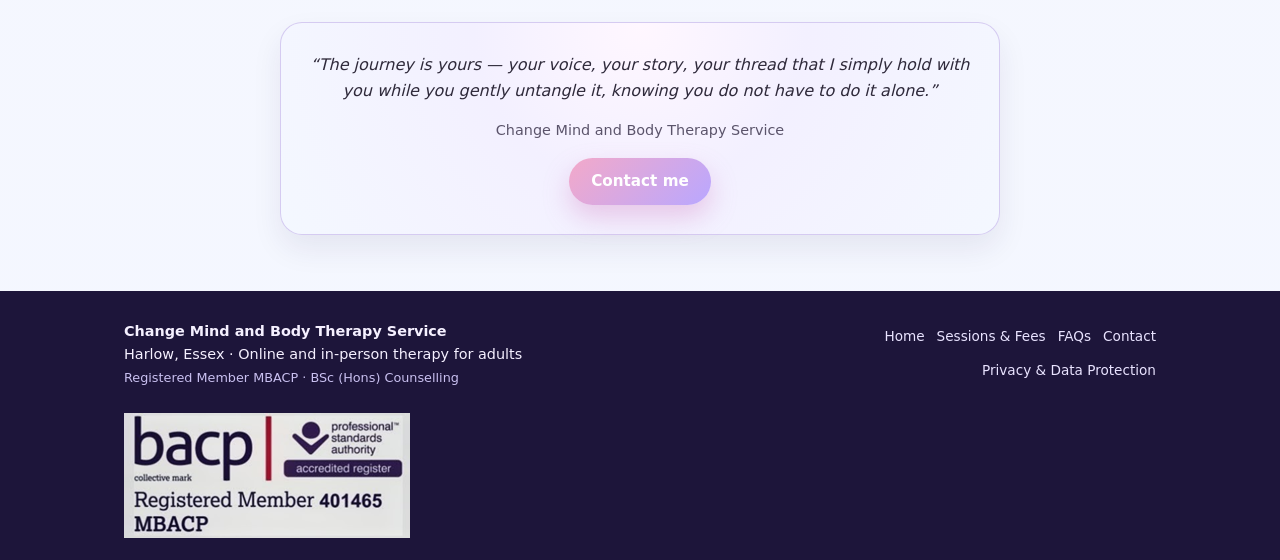
==== commit ceb3decf: "Updated the images and added the for men too section" ====
--- a/index.html
+++ b/index.html
@@ -74,7 +74,7 @@
         <div class="hero-visual">
           <div class="hero-card">
             <img
-              src="assets/images/hero-forest-roots.jpg"
+              src="assets/images/tree-quote.webp"
               alt="Two trees with intertwined glowing roots in a peaceful forest"
               class="hero-main-image"
             />
@@ -165,7 +165,7 @@
         <div>
           <div class="card-soft">
             <img
-              src="assets/images/thread-illustration.png"
+              src="assets/images/thread-illustration.jpeg"
               alt="Illustration of two people with a shared thread of yarn representing therapy"
               class="img-soft"
             />
--- a/assets/css/styles.css
+++ b/assets/css/styles.css
@@ -52,11 +52,7 @@
 
 /* Hero images */
 .hero-main-image {
-  width: 100%;
-  height: auto;
-  max-height: 320px;
-  object-fit: cover;
-  border-radius: 22px;
+  
 }
 
 /* Portraits */
@@ -346,11 +342,7 @@
 }
 
 .hero-card img.hero-main-image {
-  width: 100%;
   border-radius: 22px;
-  display: block;
-  object-fit: cover;
-  max-height: 320px;
 }
 
 .hero-chip {
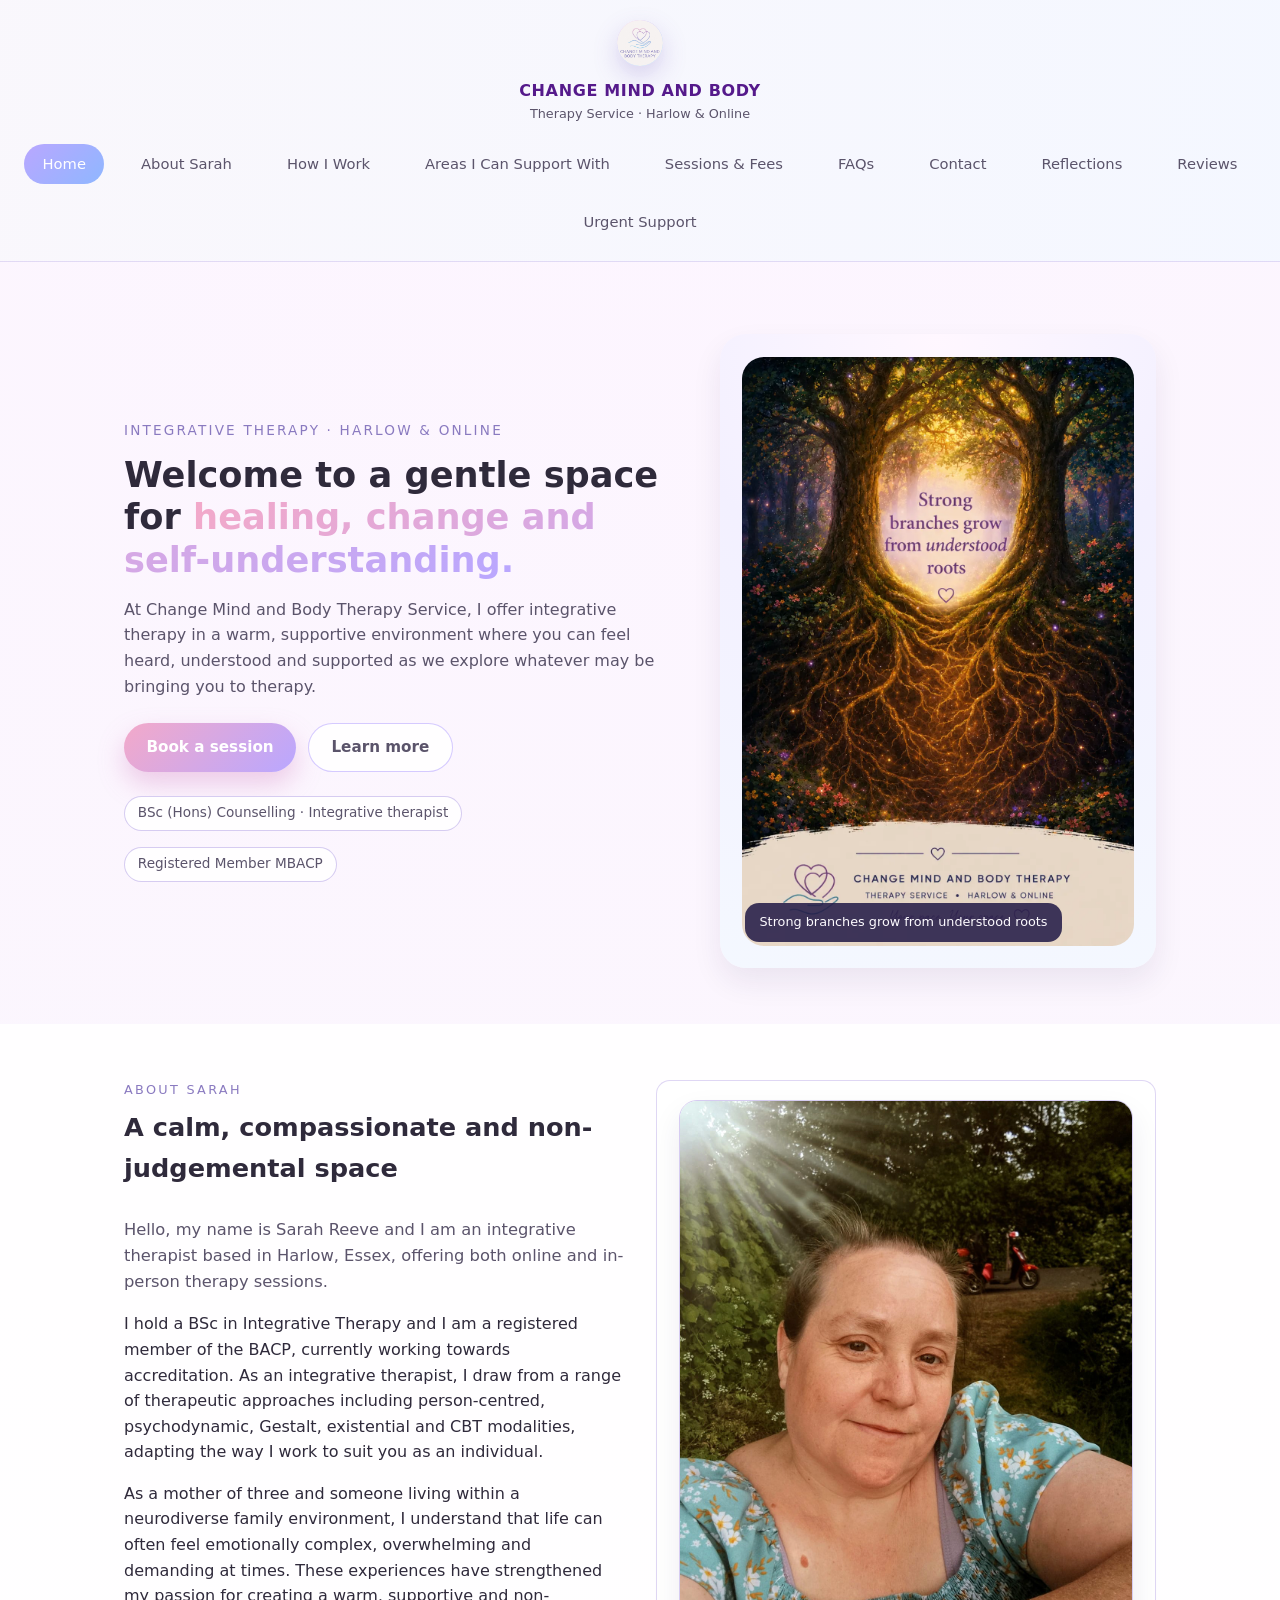
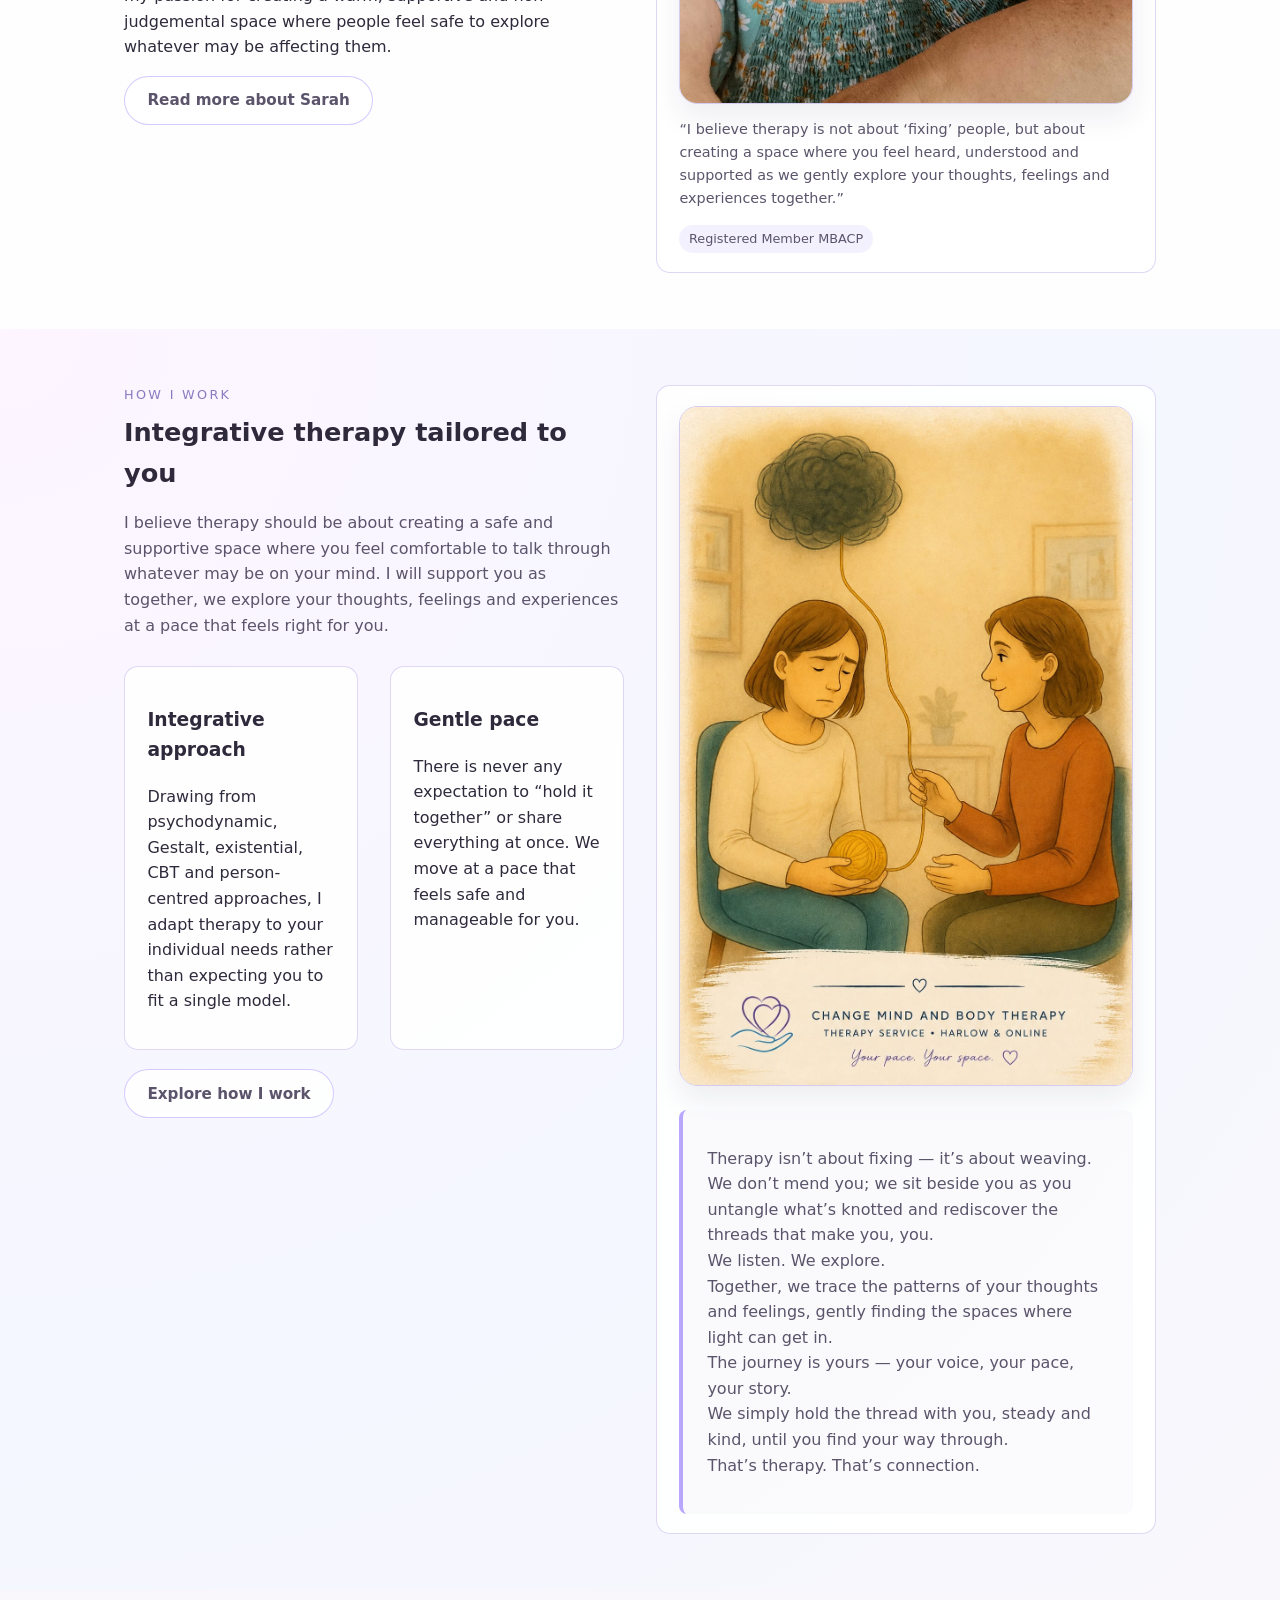
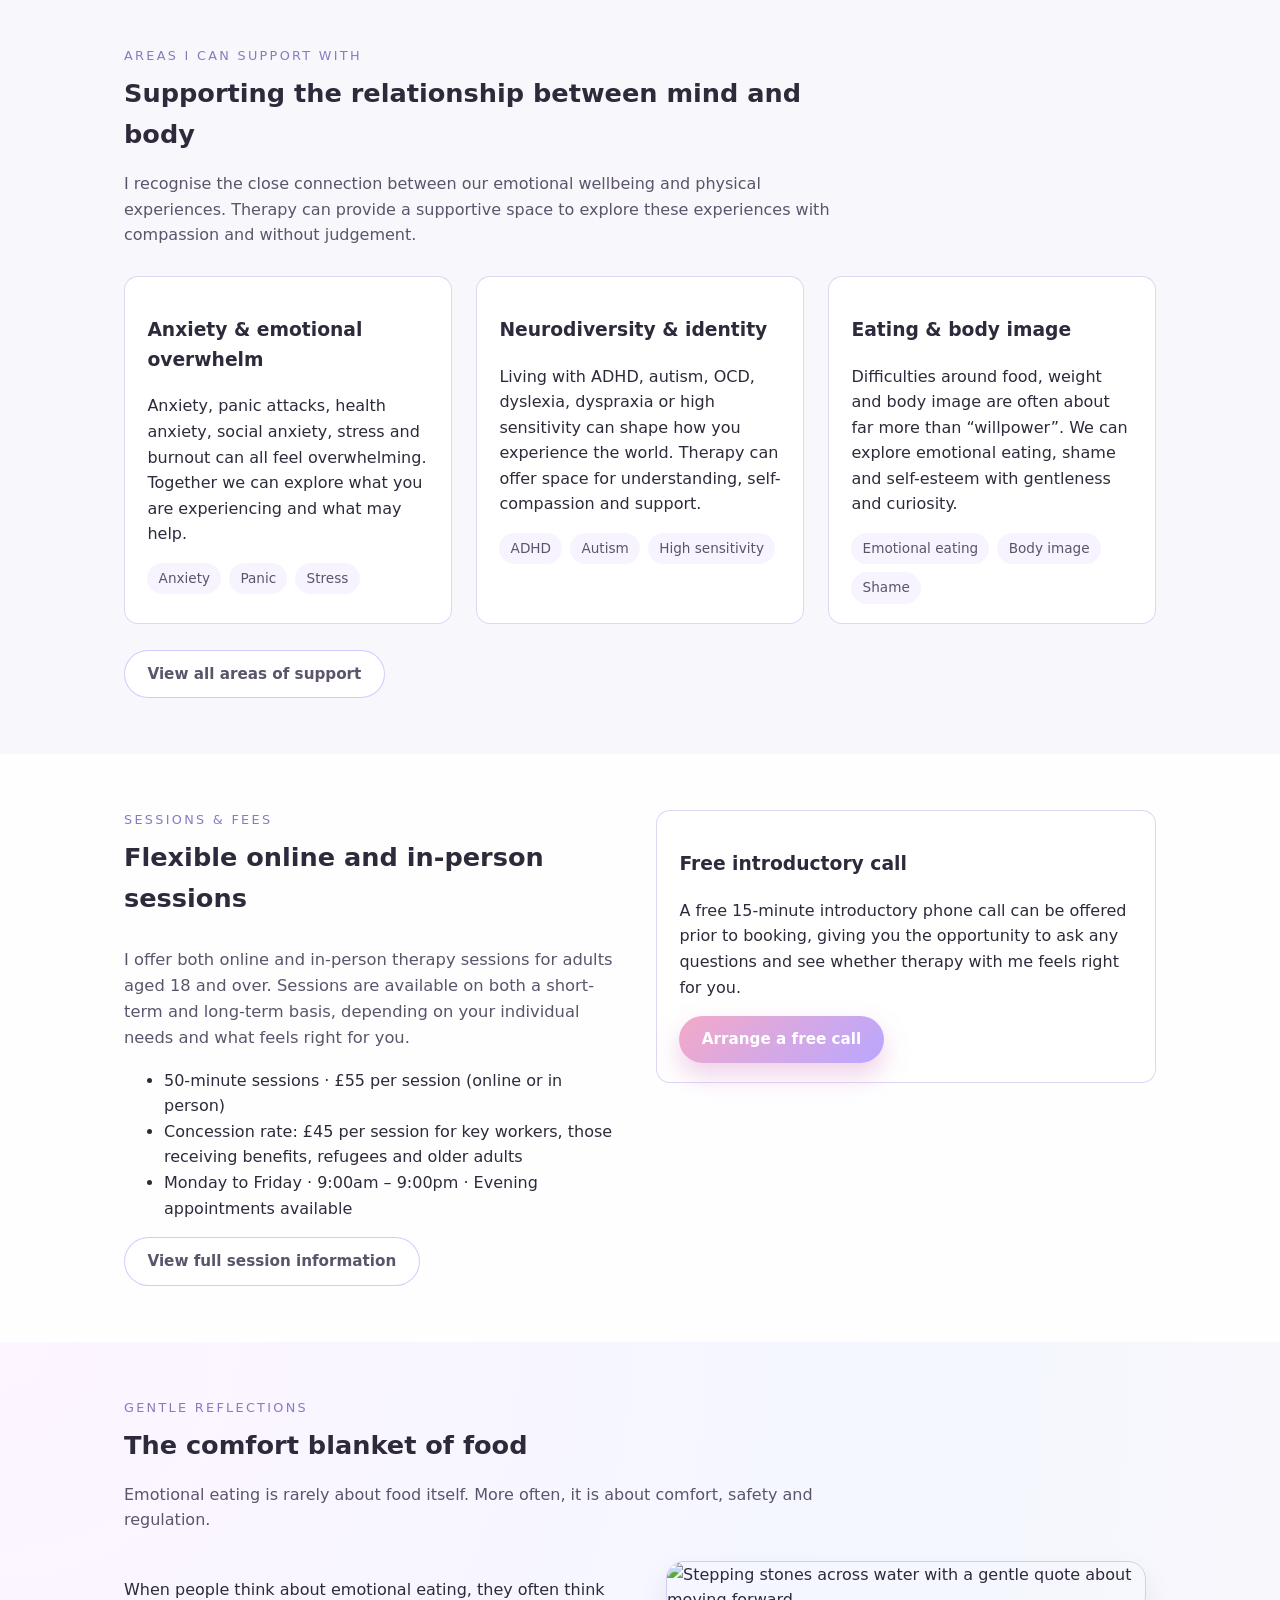
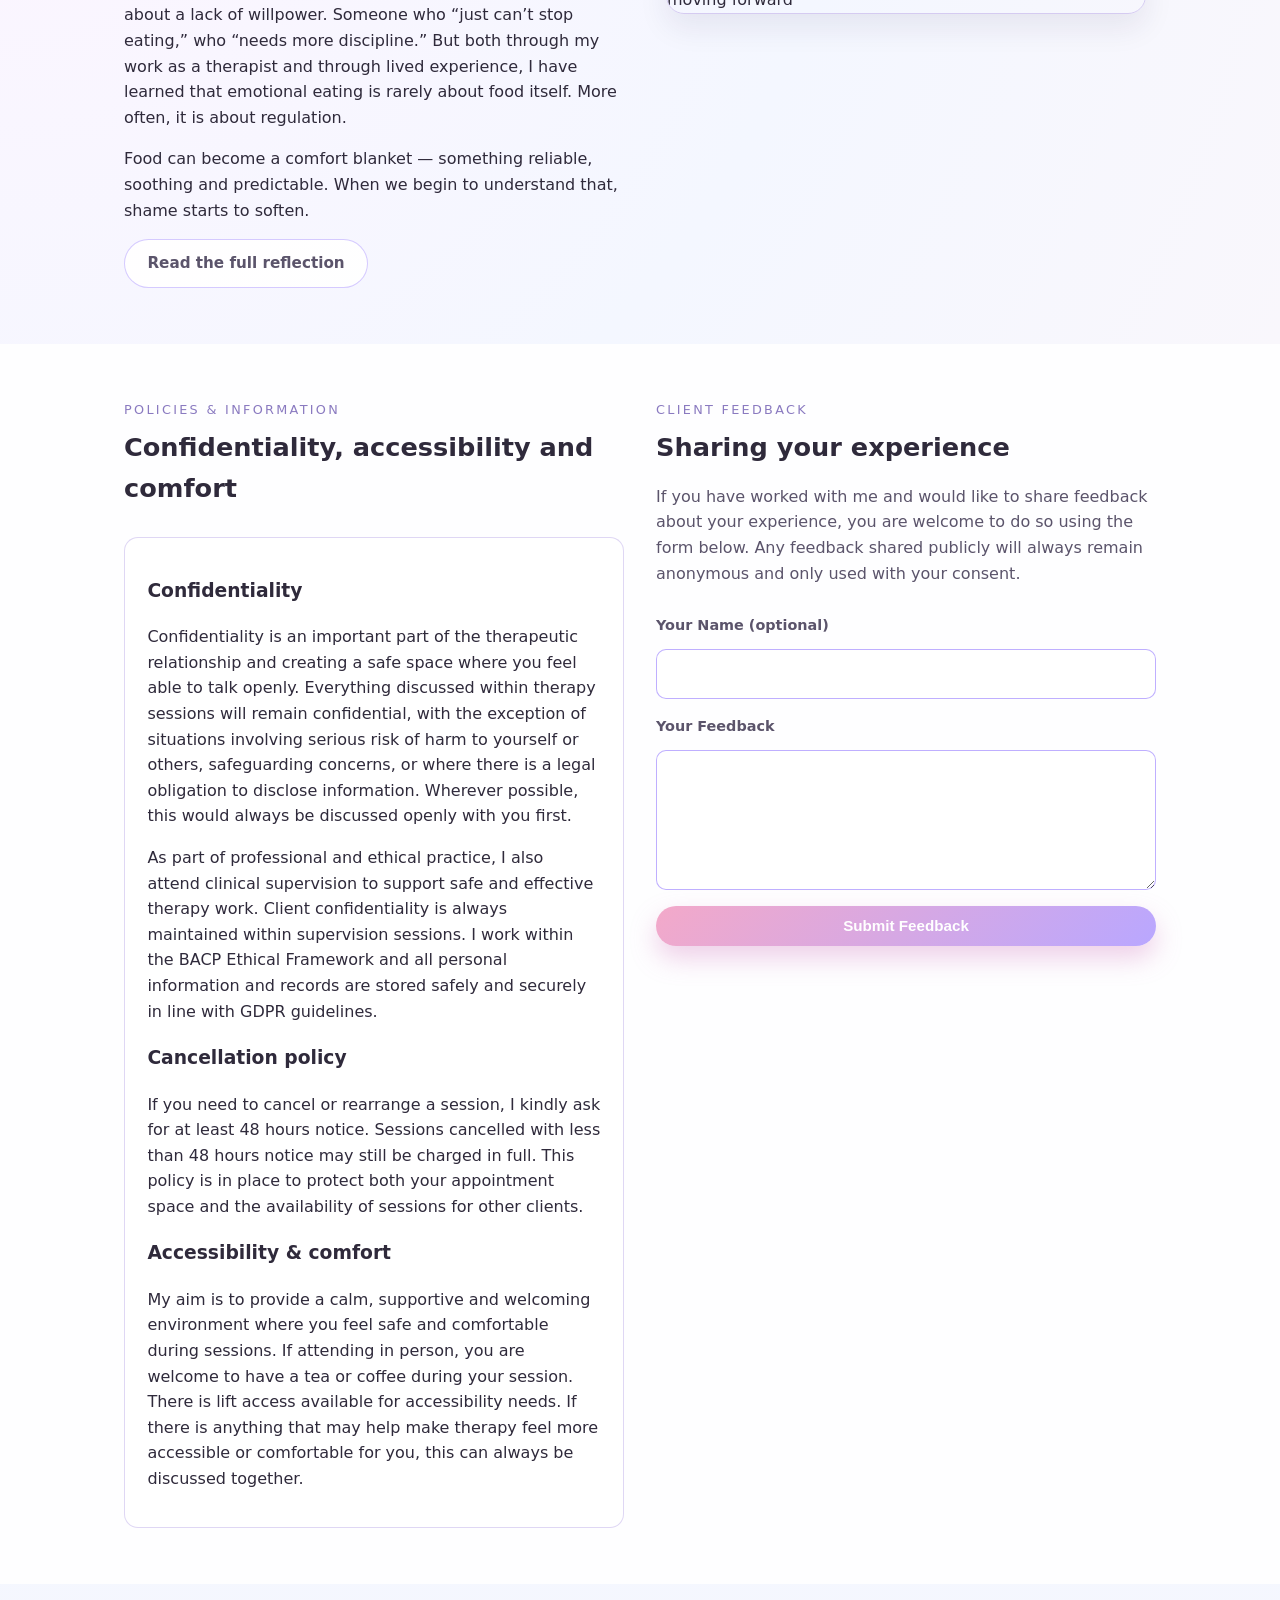
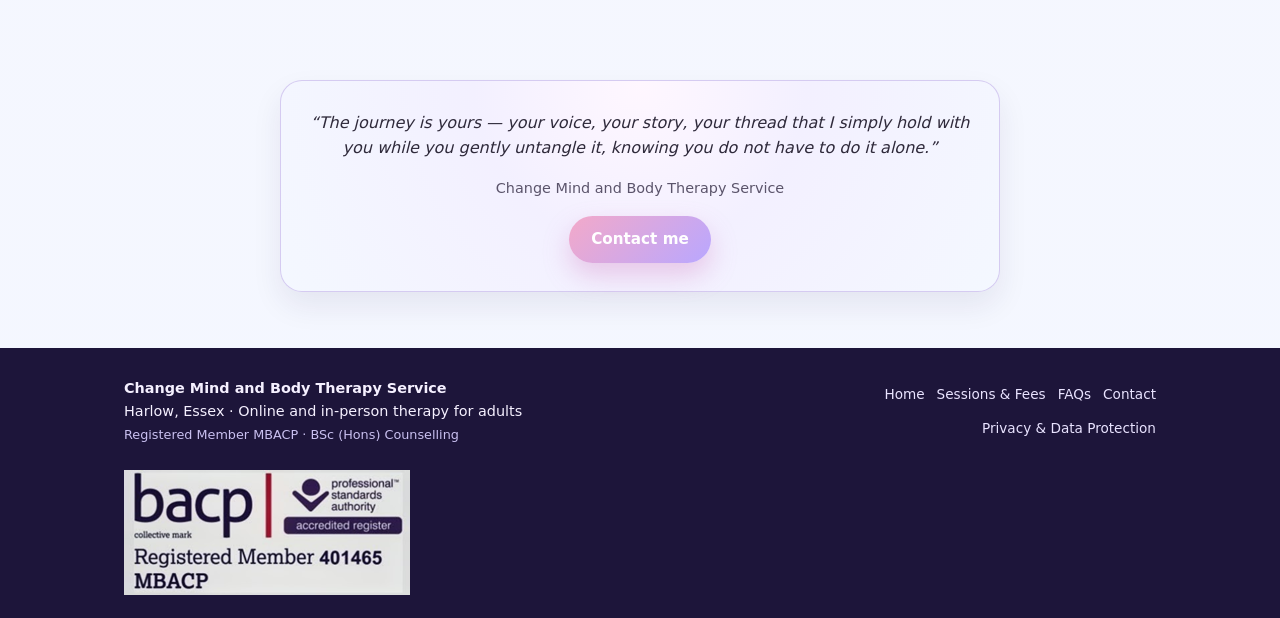
==== commit 42546543: "Added a review section" ====
--- a/index.html
+++ b/index.html
@@ -42,6 +42,7 @@
       <a href="faqs.html">FAQs</a>
       <a href="contact.html">Contact</a>
       <a href="blog.html">Reflections</a>
+      <a href="reviews.html">Reviews</a>
       <a href="urgent-support.html">Urgent Support</a>
     </nav>
 
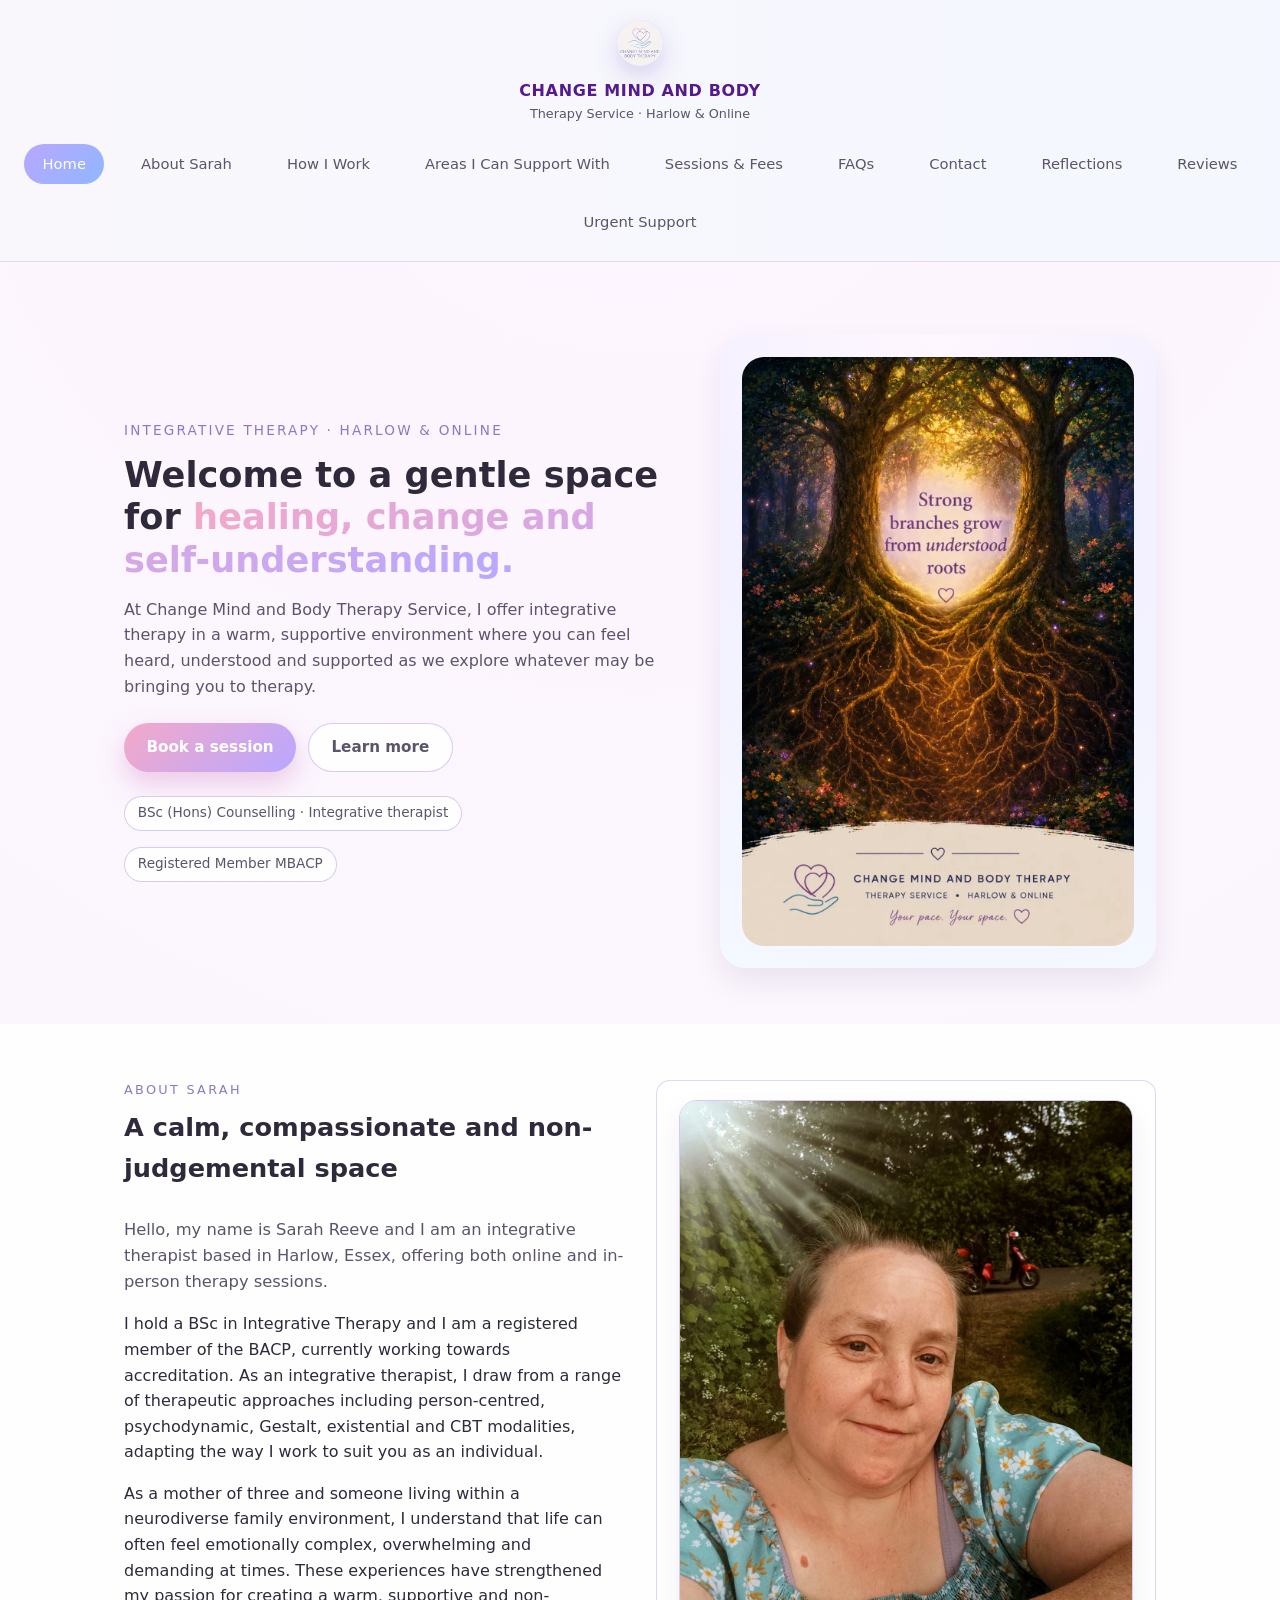
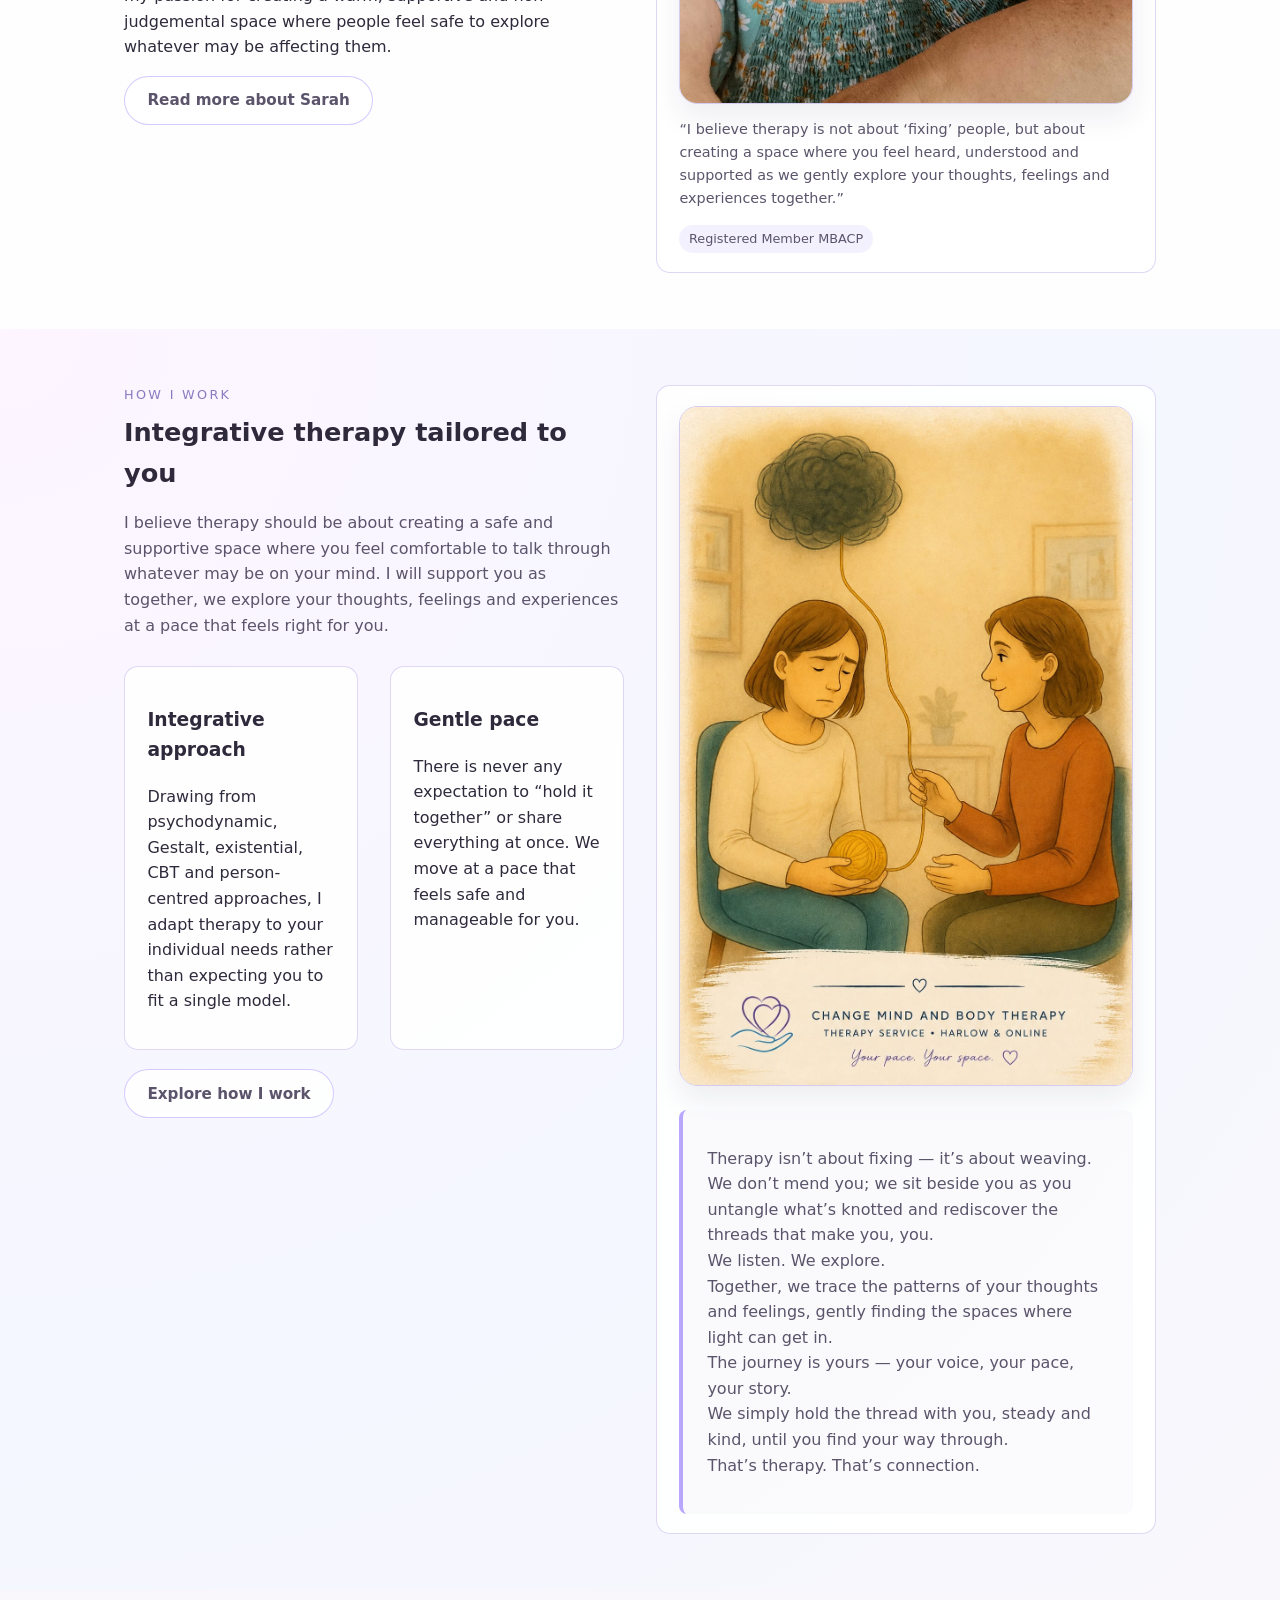
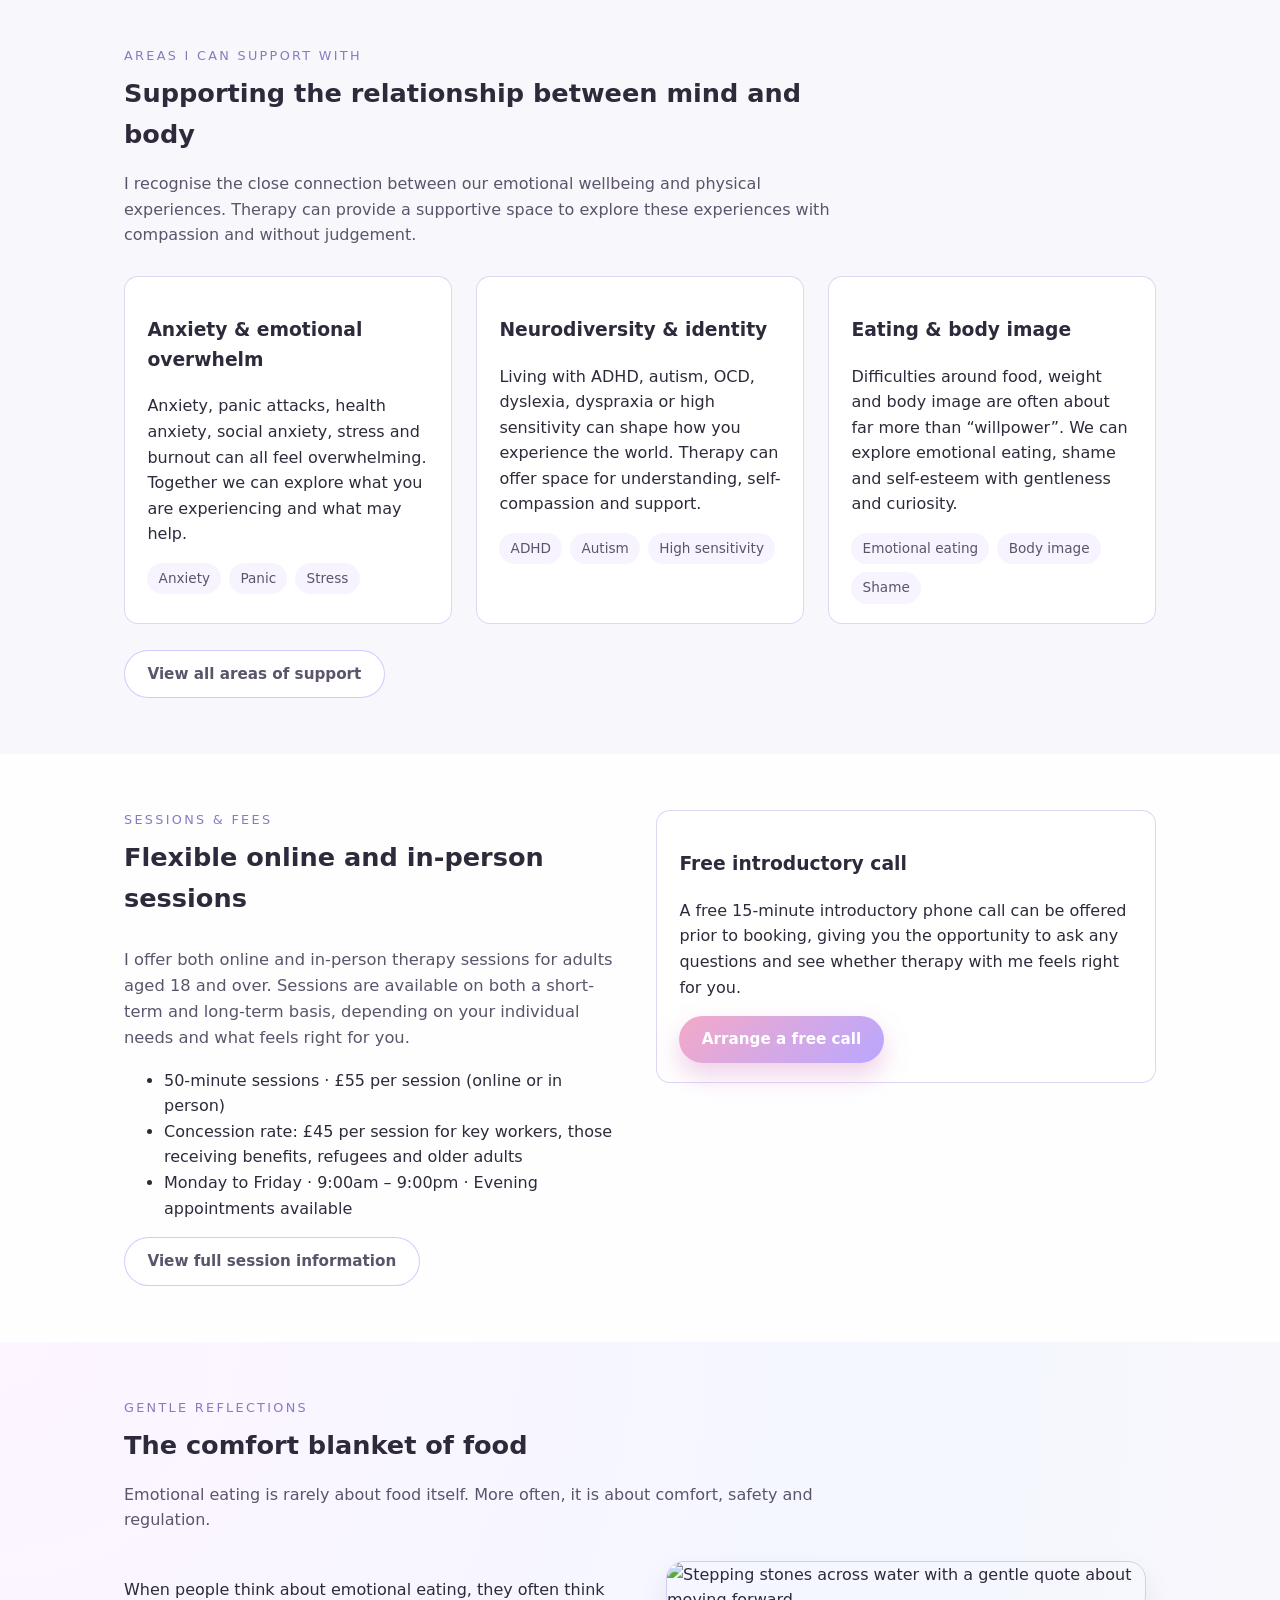
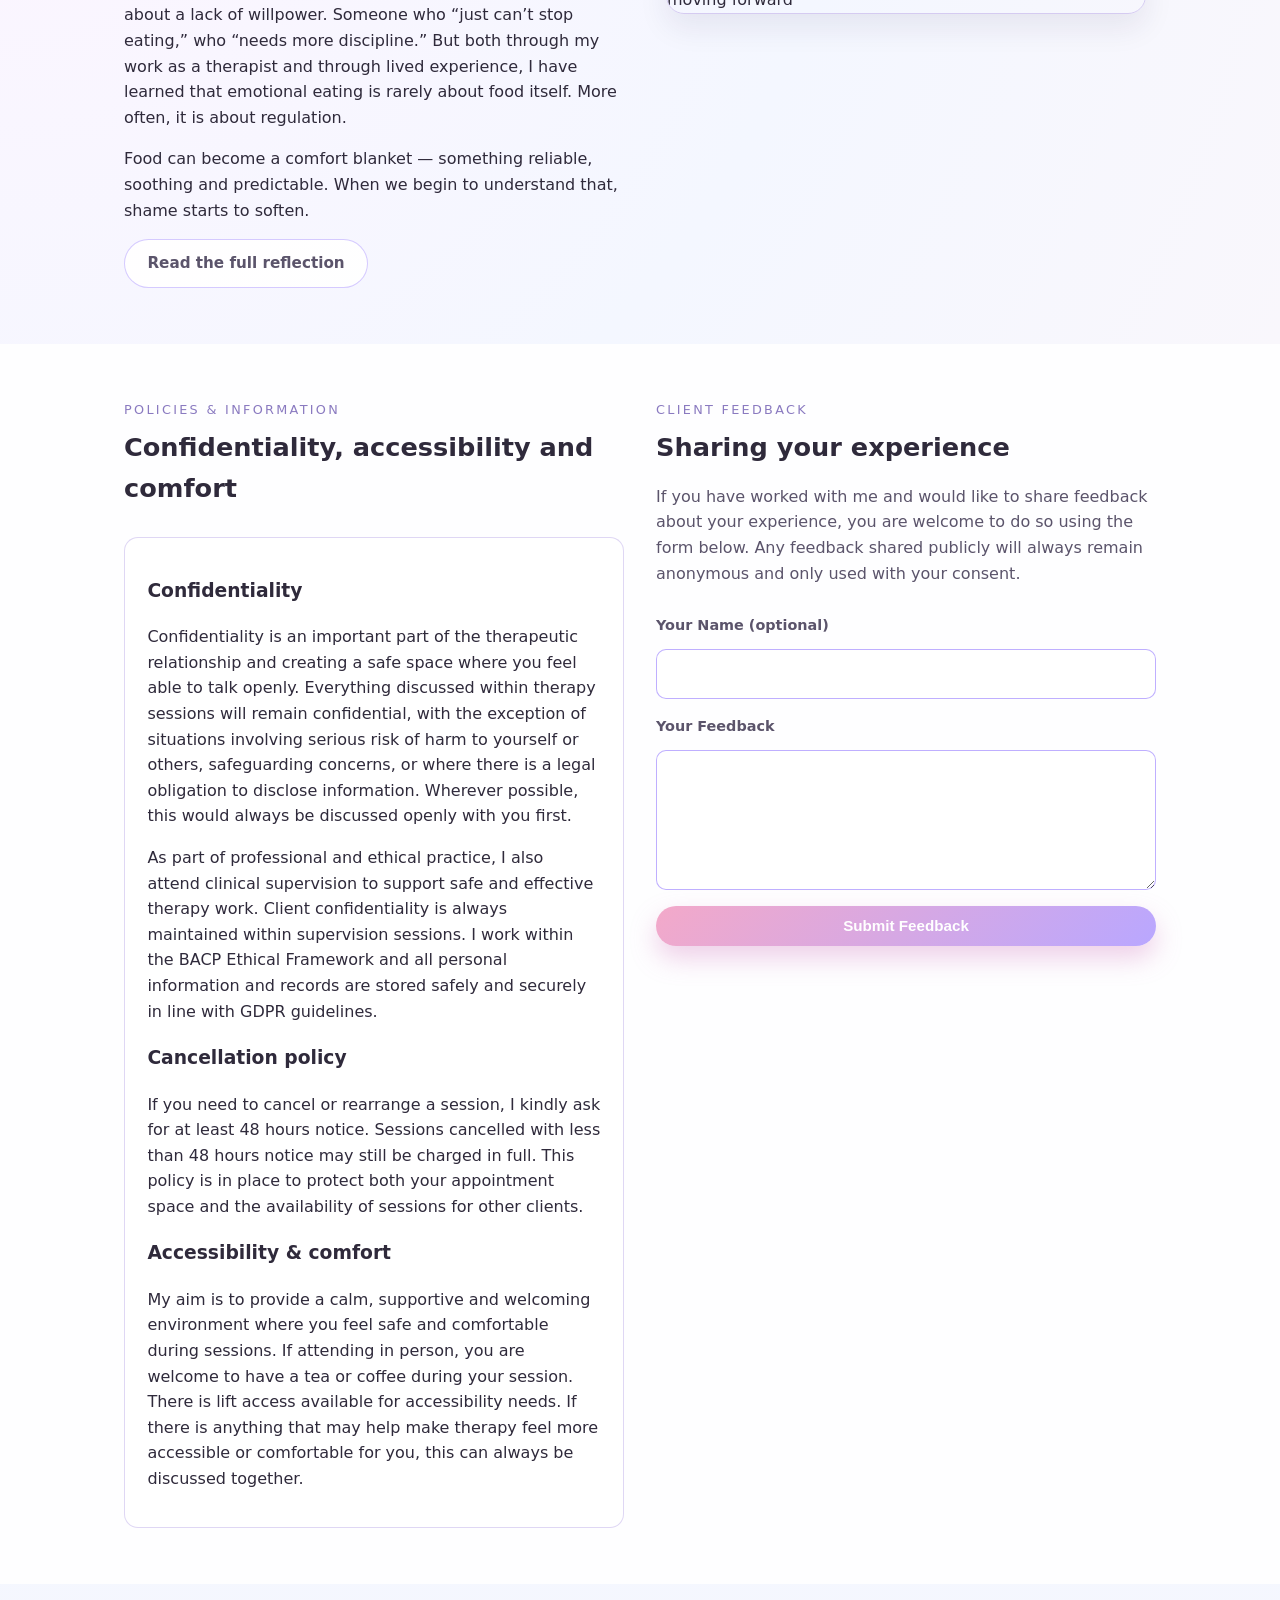
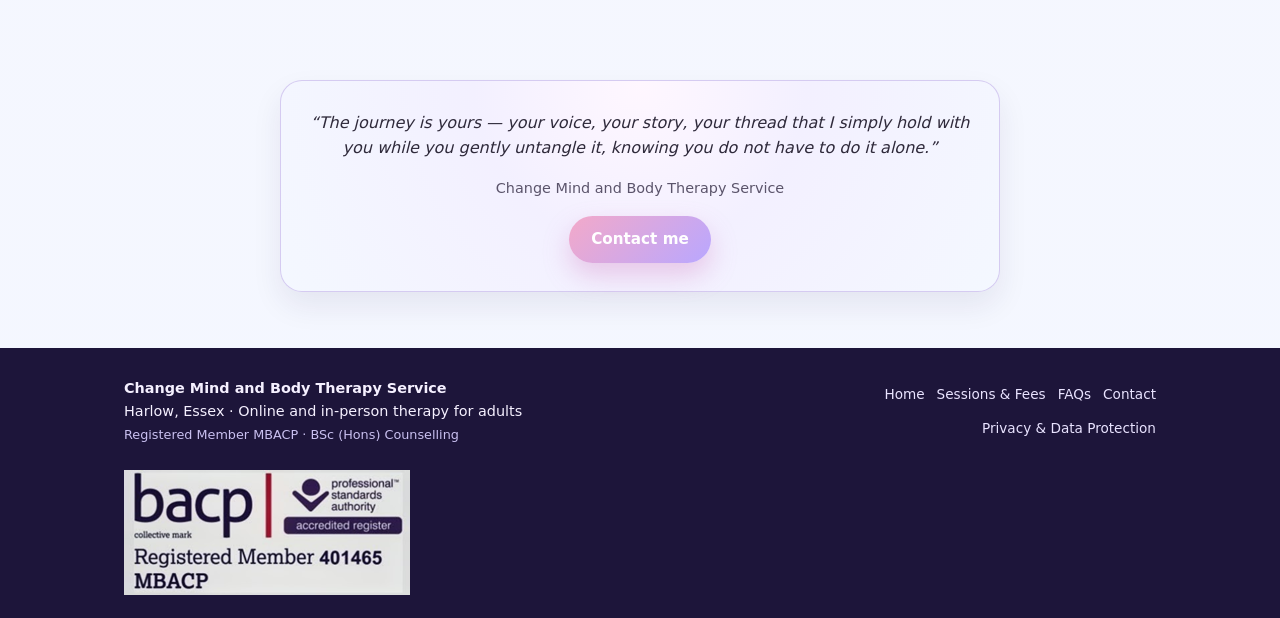
==== commit 4c3ce8ca: "Updated reviews upload method" ====
--- a/index.html
+++ b/index.html
@@ -79,9 +79,6 @@
               alt="Two trees with intertwined glowing roots in a peaceful forest"
               class="hero-main-image"
             />
-            <div class="hero-chip">
-              Strong branches grow from understood roots
-            </div>
           </div>
         </div>
       </div>
--- a/assets/css/styles.css
+++ b/assets/css/styles.css
@@ -906,6 +906,26 @@
   color:var(--accent-pink);
 }
 
+.review-item {
+  background: #fff;
+  padding: 20px;
+  border-radius: 12px;
+  margin-bottom: 20px;
+  box-shadow: 0 2px 10px rgba(0,0,0,0.08);
+}
+
+.review-item .stars {
+  font-size: 1.2rem;
+  color: #f5b301;
+}
+
+.review-item .date {
+  font-size: 0.9rem;
+  color: #777;
+  margin-bottom: 10px;
+}
+
+
 /* ------------------------------------------------------ */
 /* ⭐ RESPONSIVE LAYOUT — under 1300px                     */
 /* ------------------------------------------------------ */
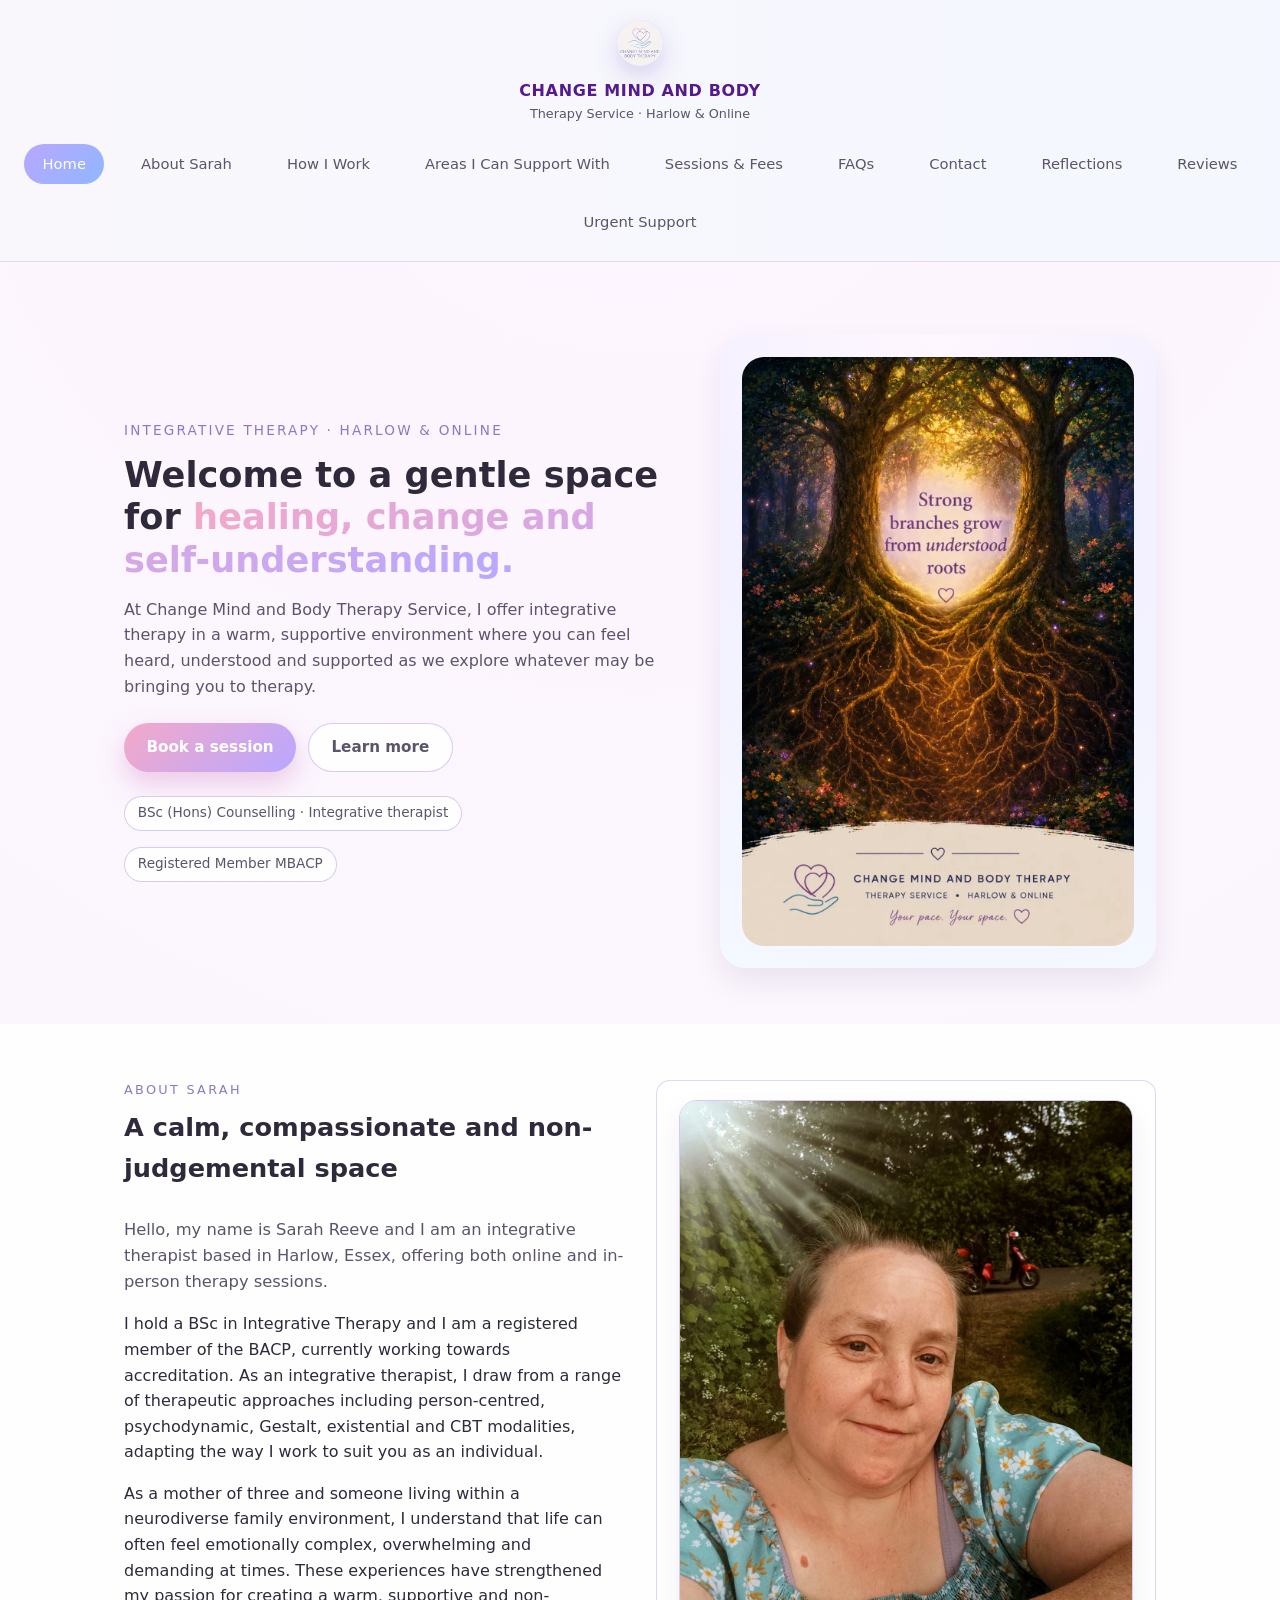
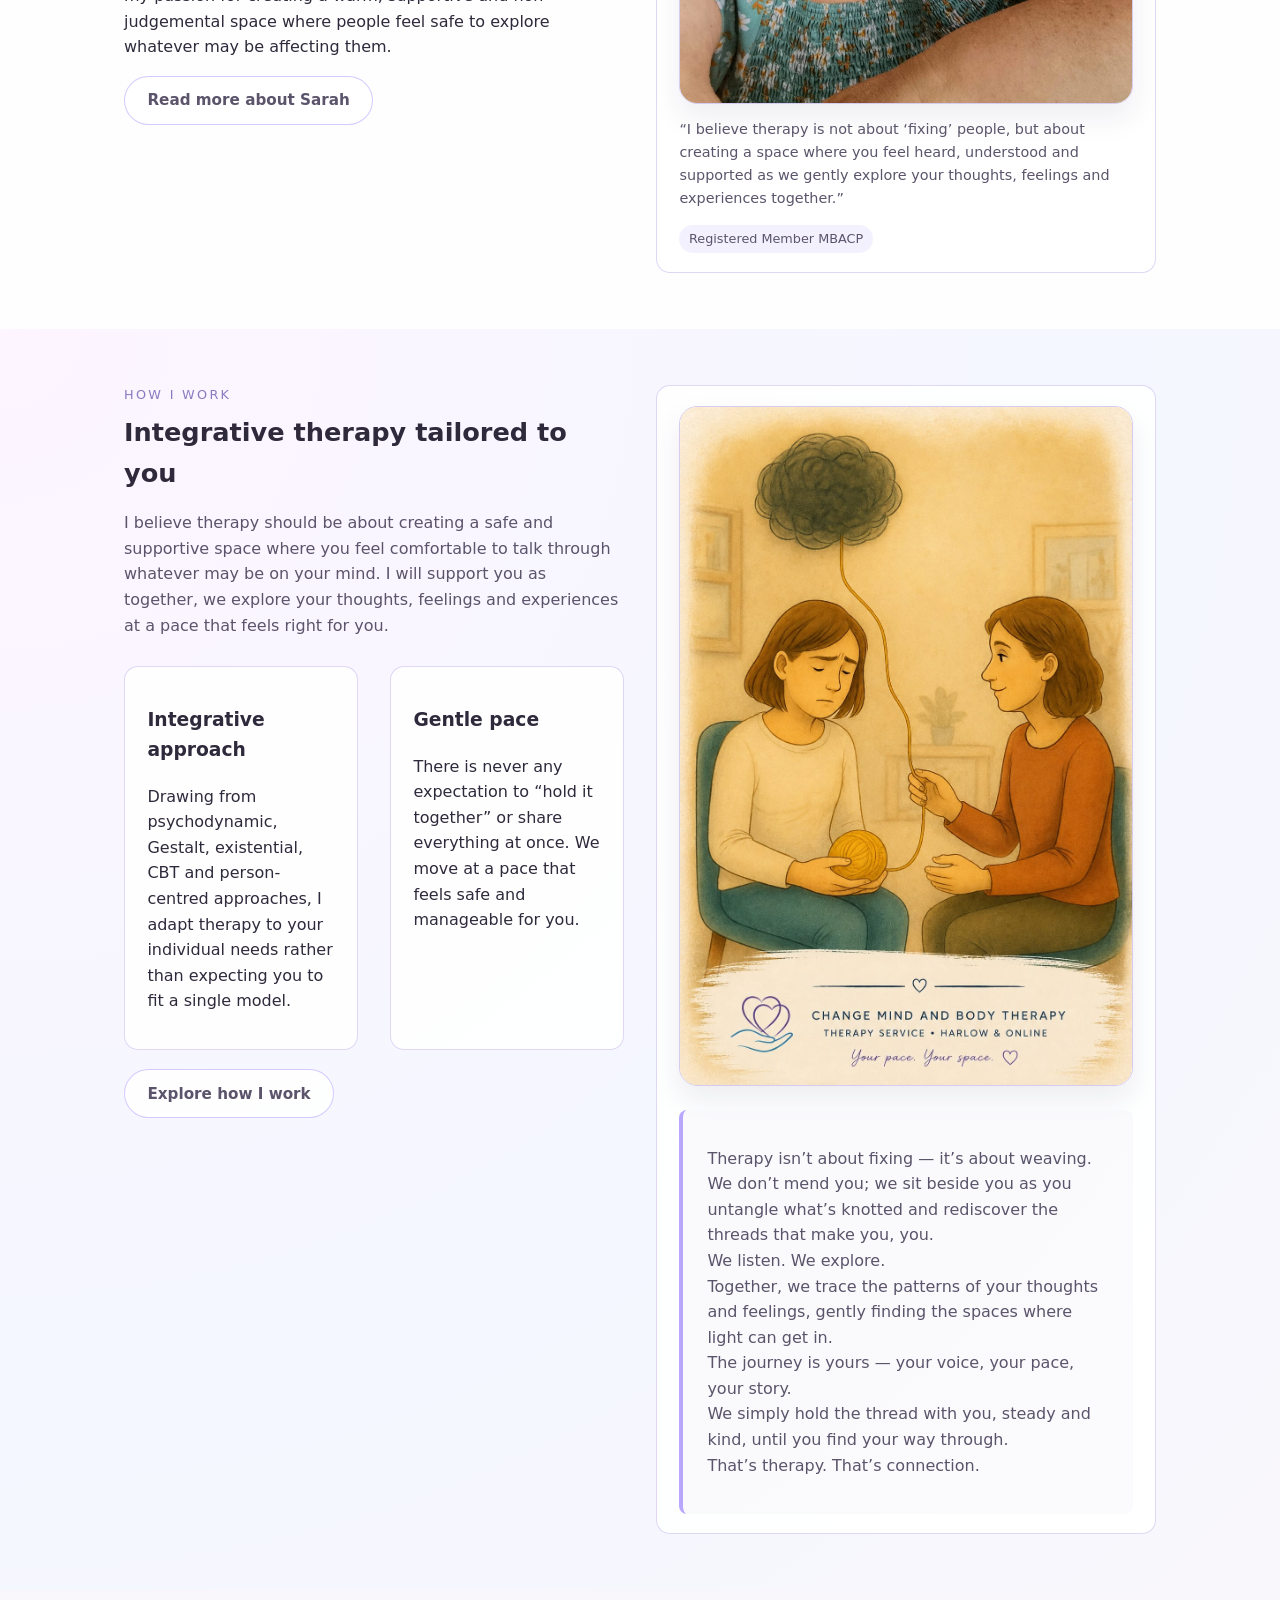
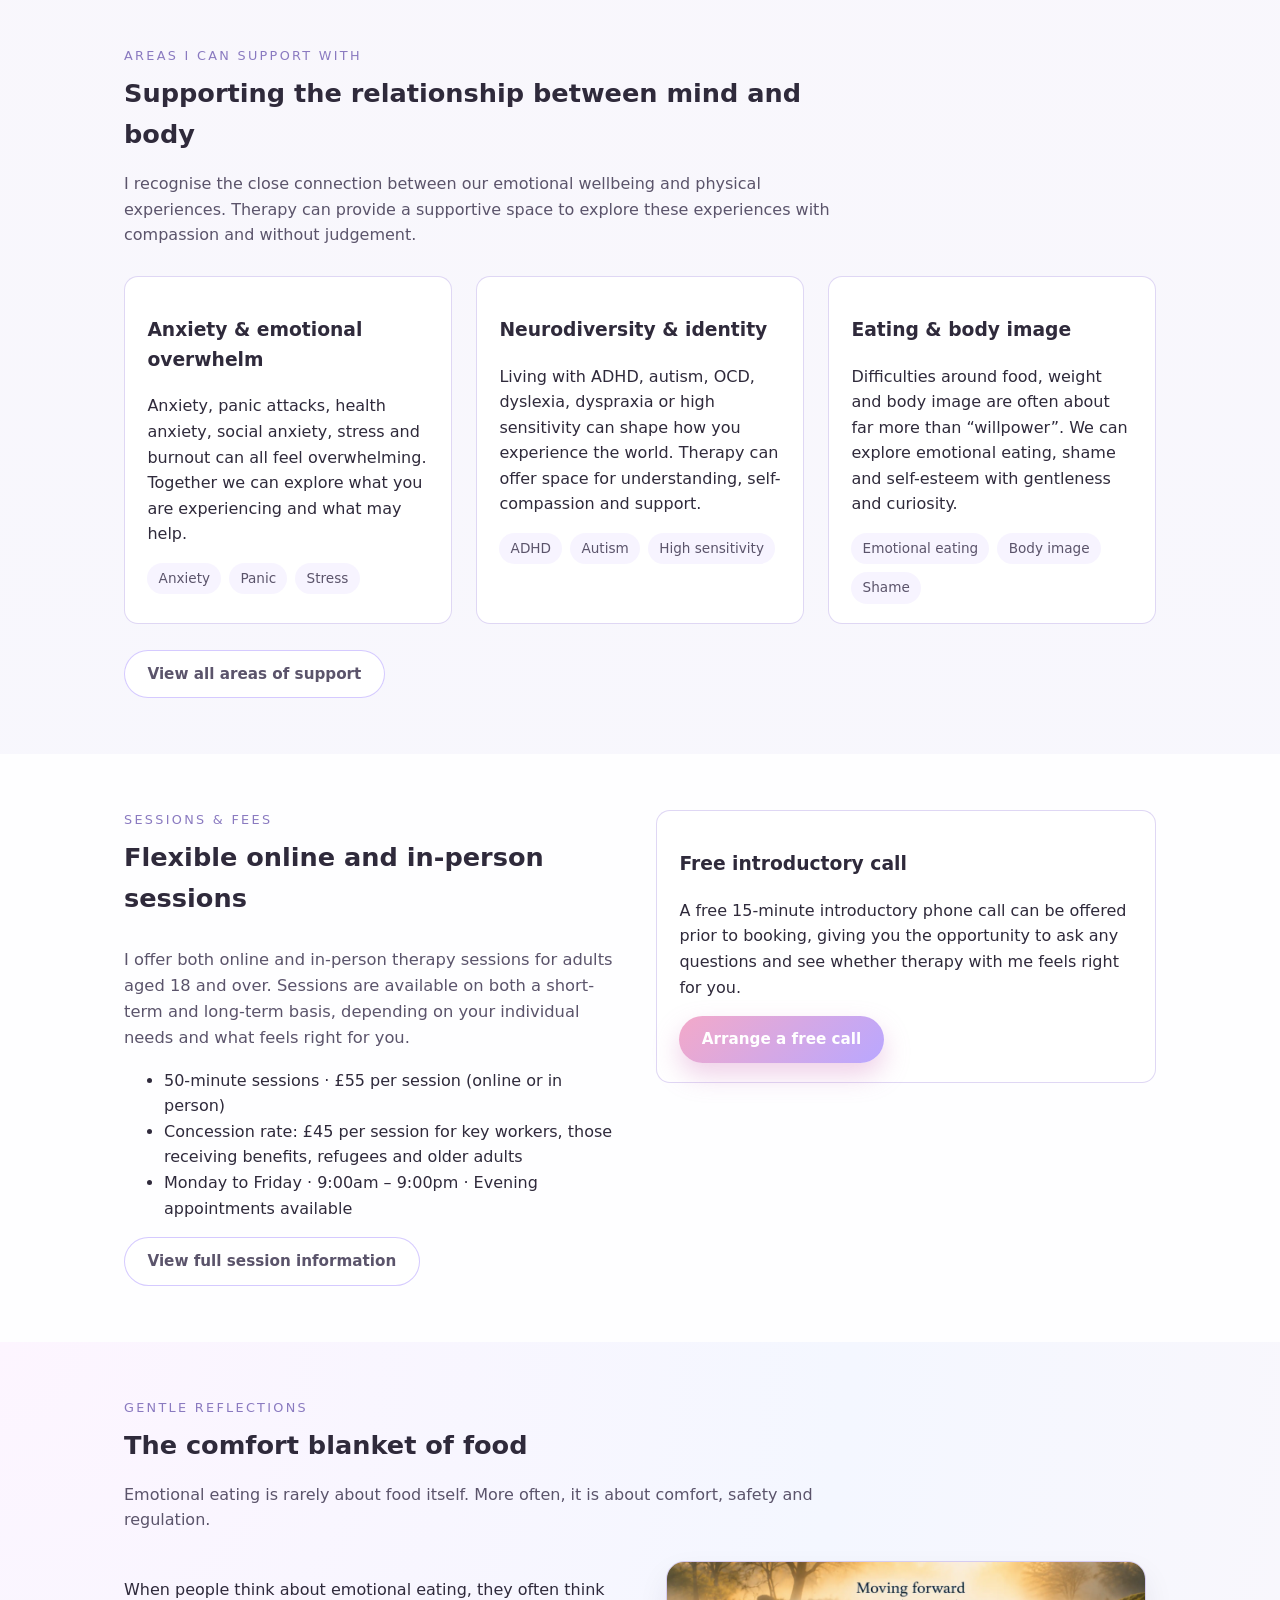
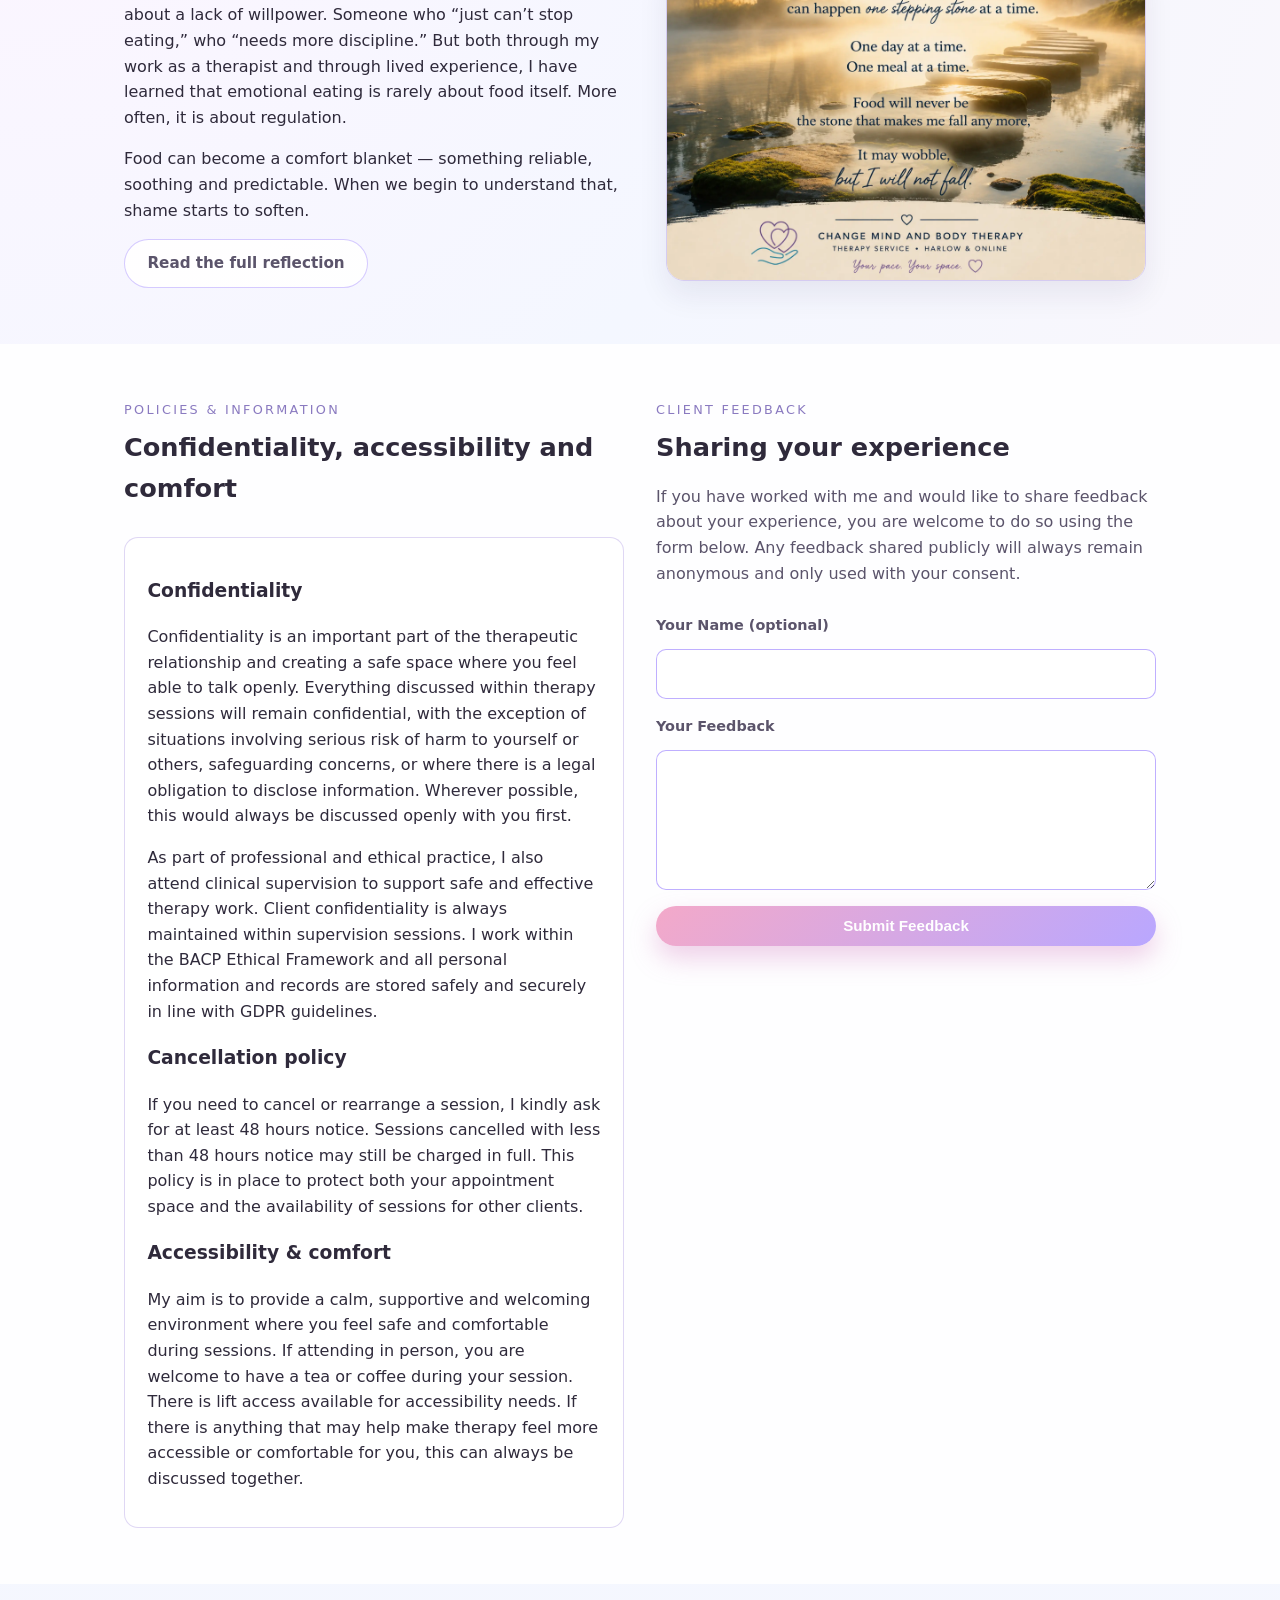
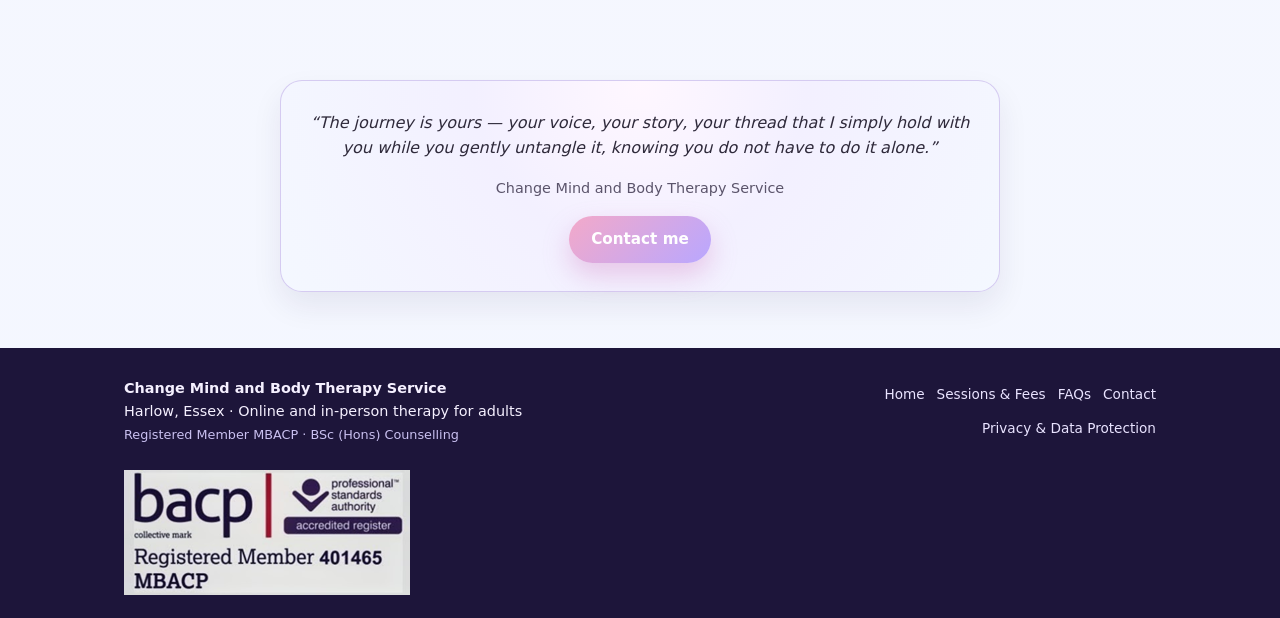
==== commit fa445555: "Updatedx the stepping stone image" ====
--- a/index.html
+++ b/index.html
@@ -296,7 +296,7 @@
           </div>
           <div>
             <img
-              src="assets/images/stepping-stones-quote.png"
+              src="assets/images/stepping-stones-quote.webp"
               alt="Stepping stones across water with a gentle quote about moving forward"
               class="img-soft"
             />
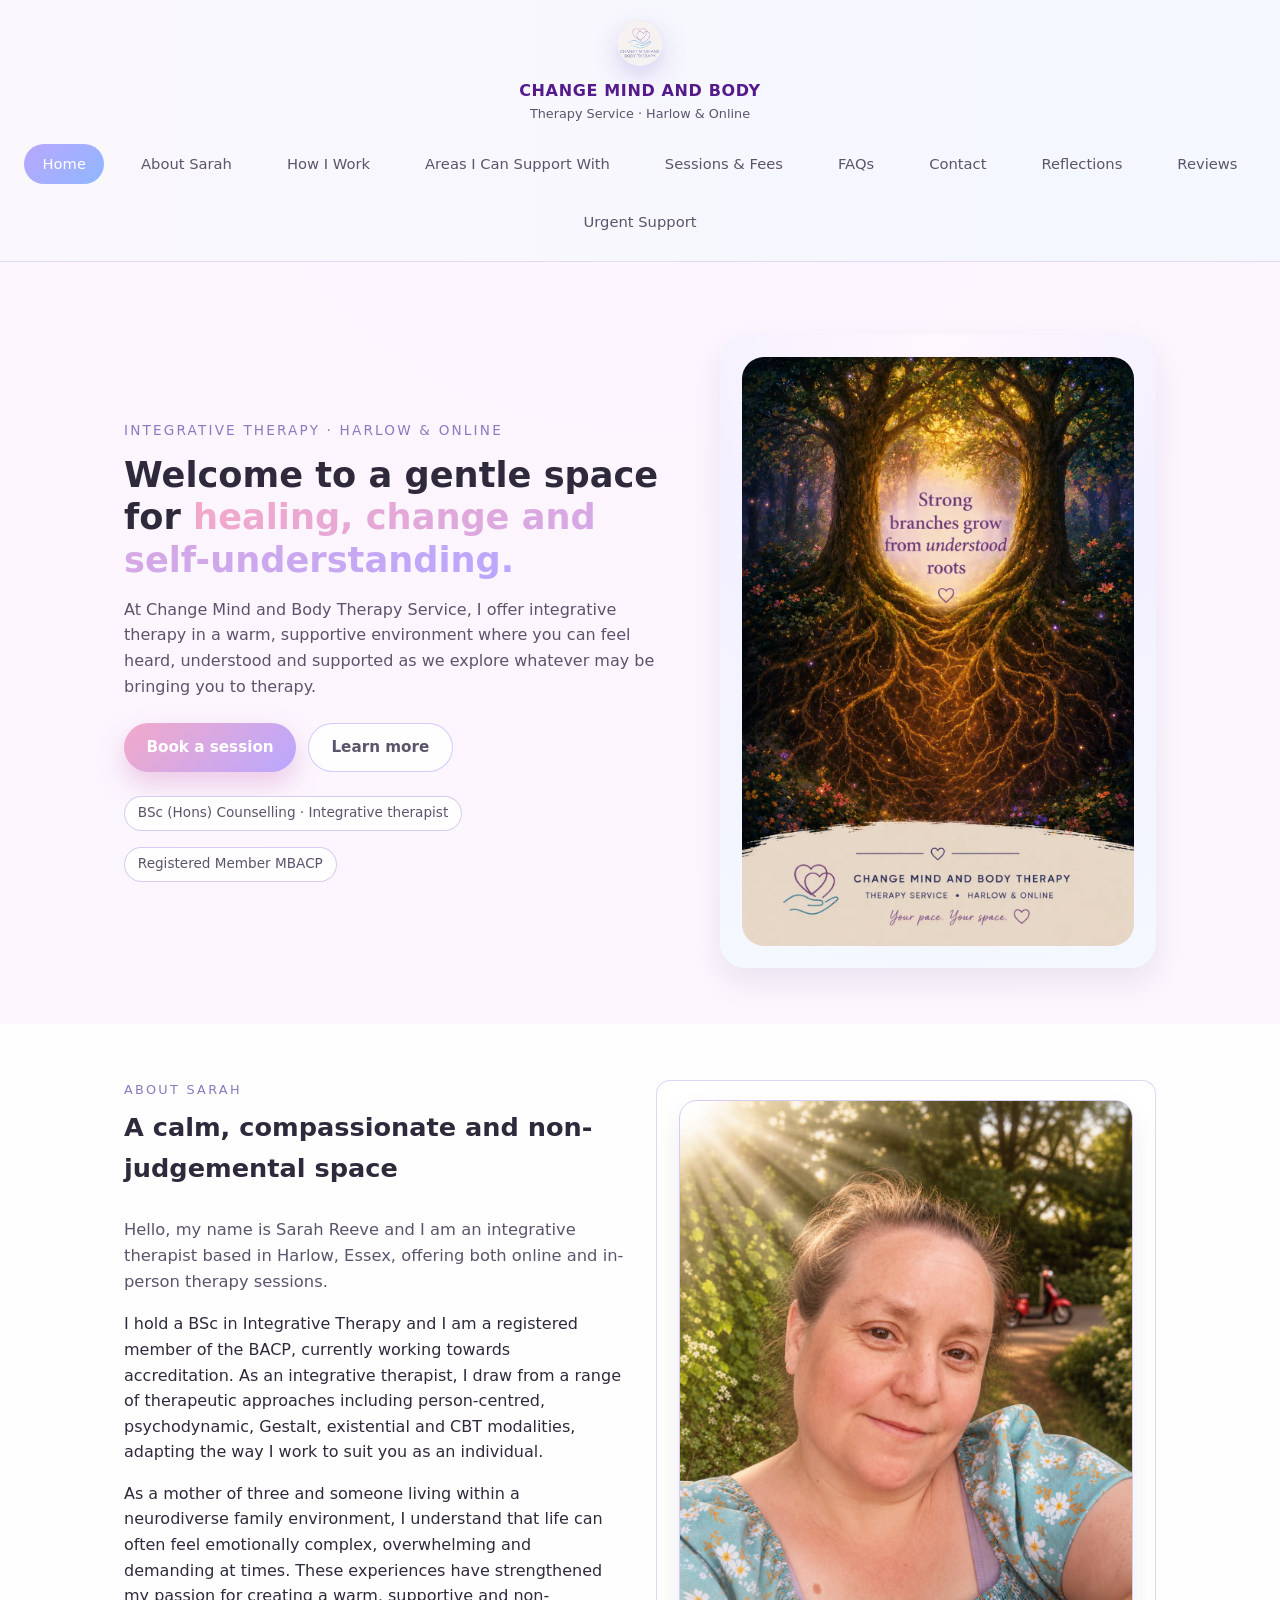
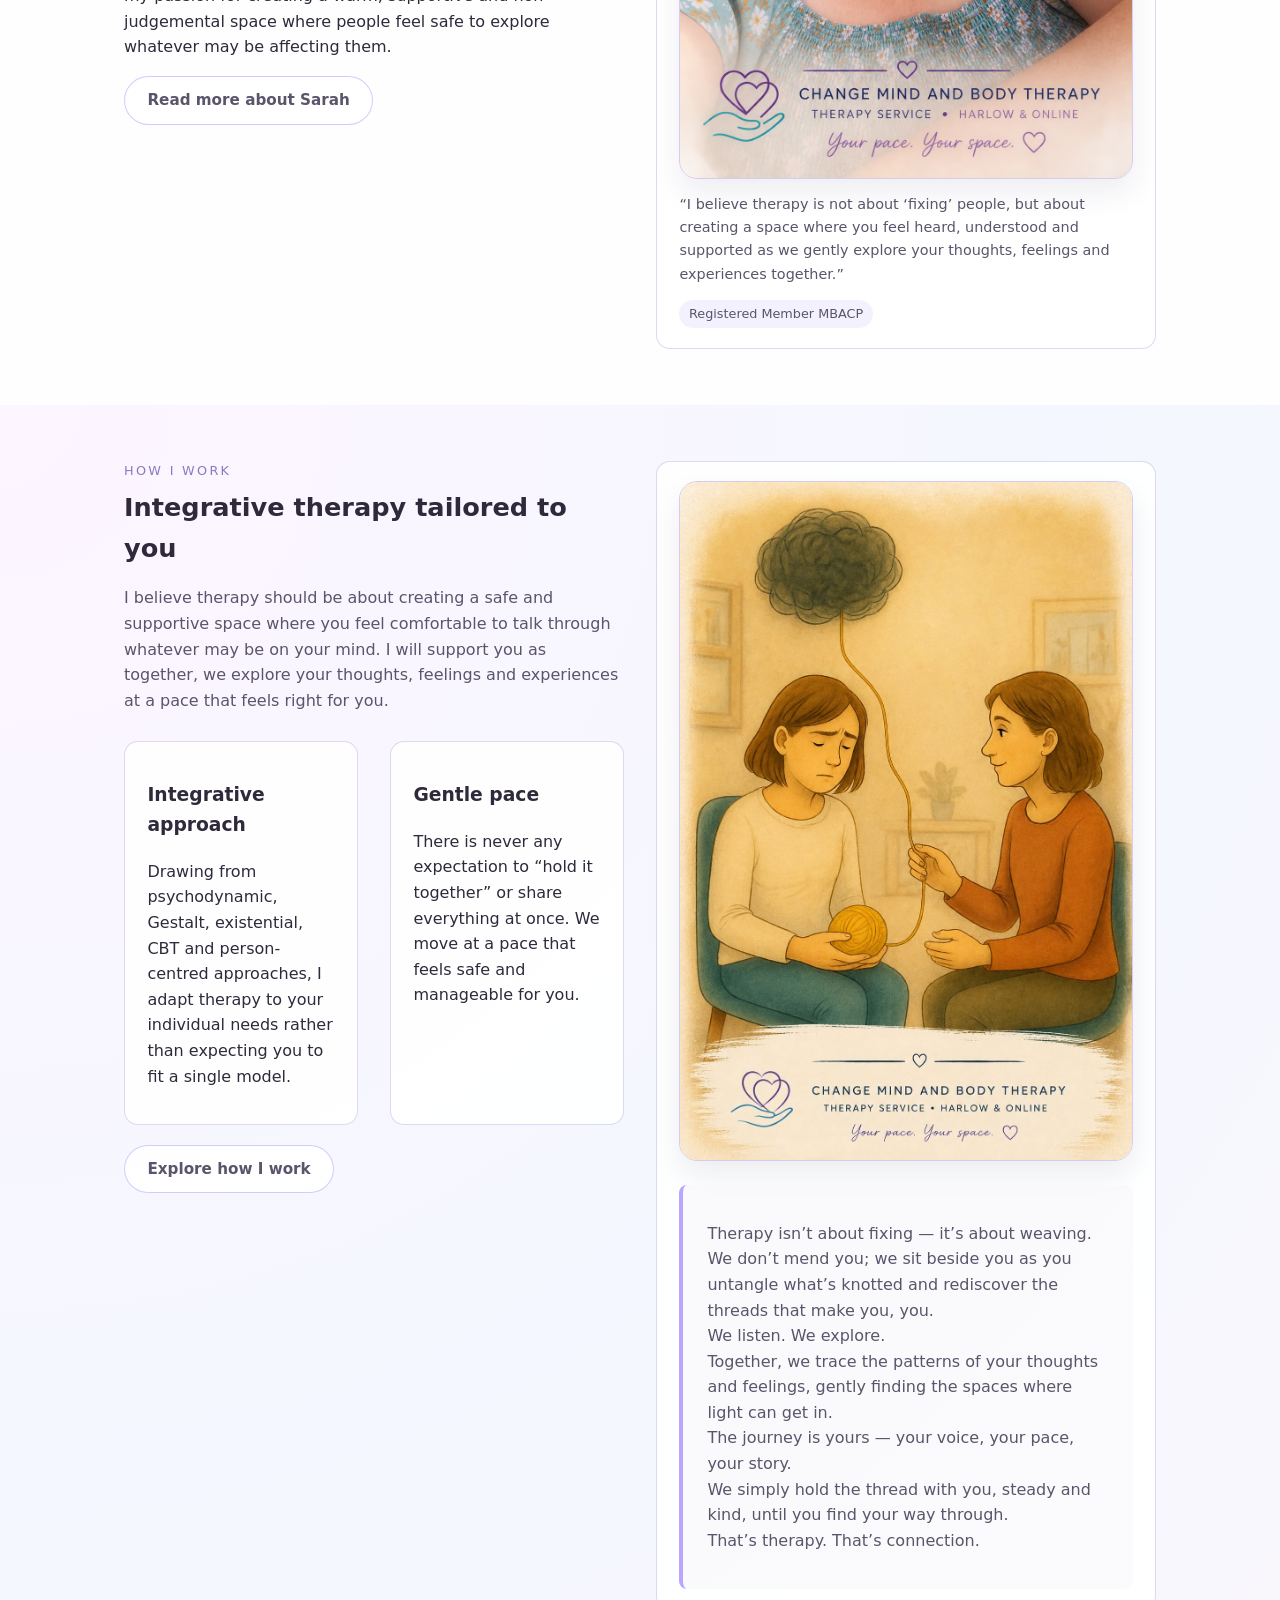
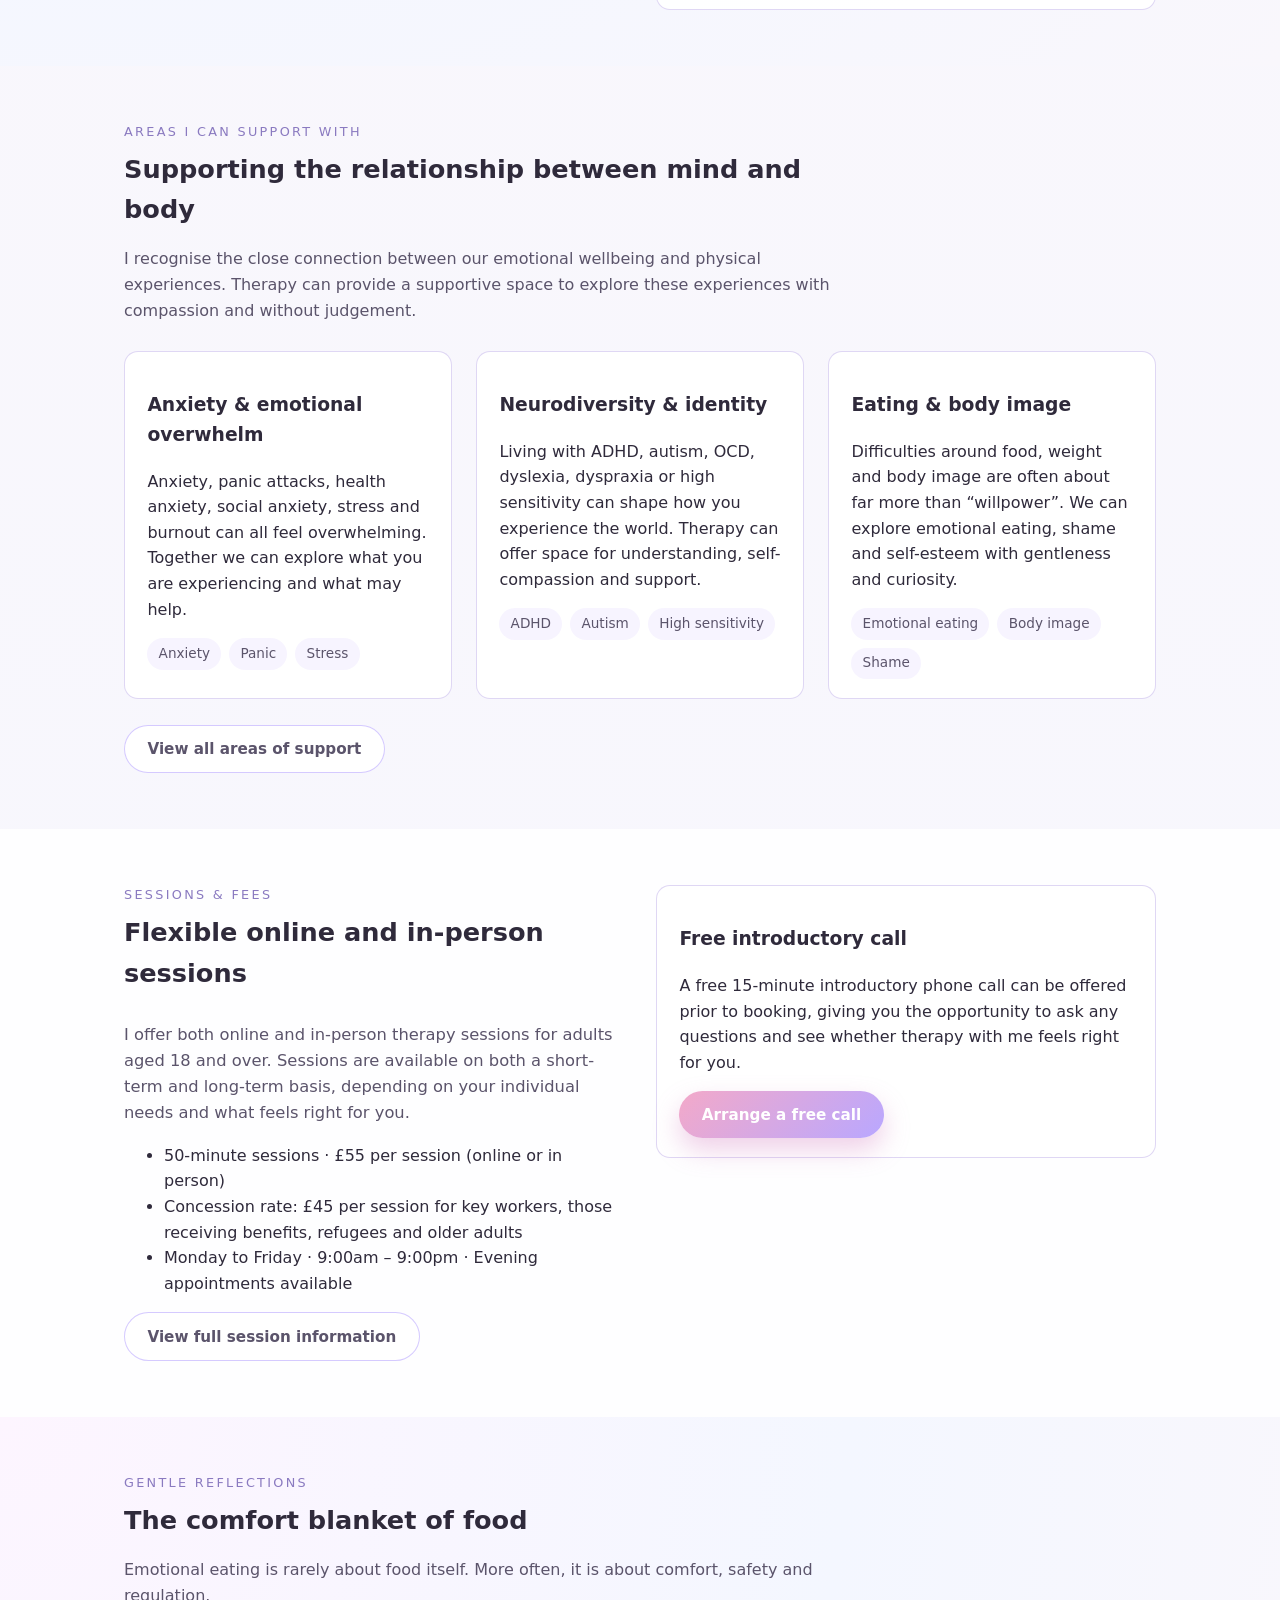
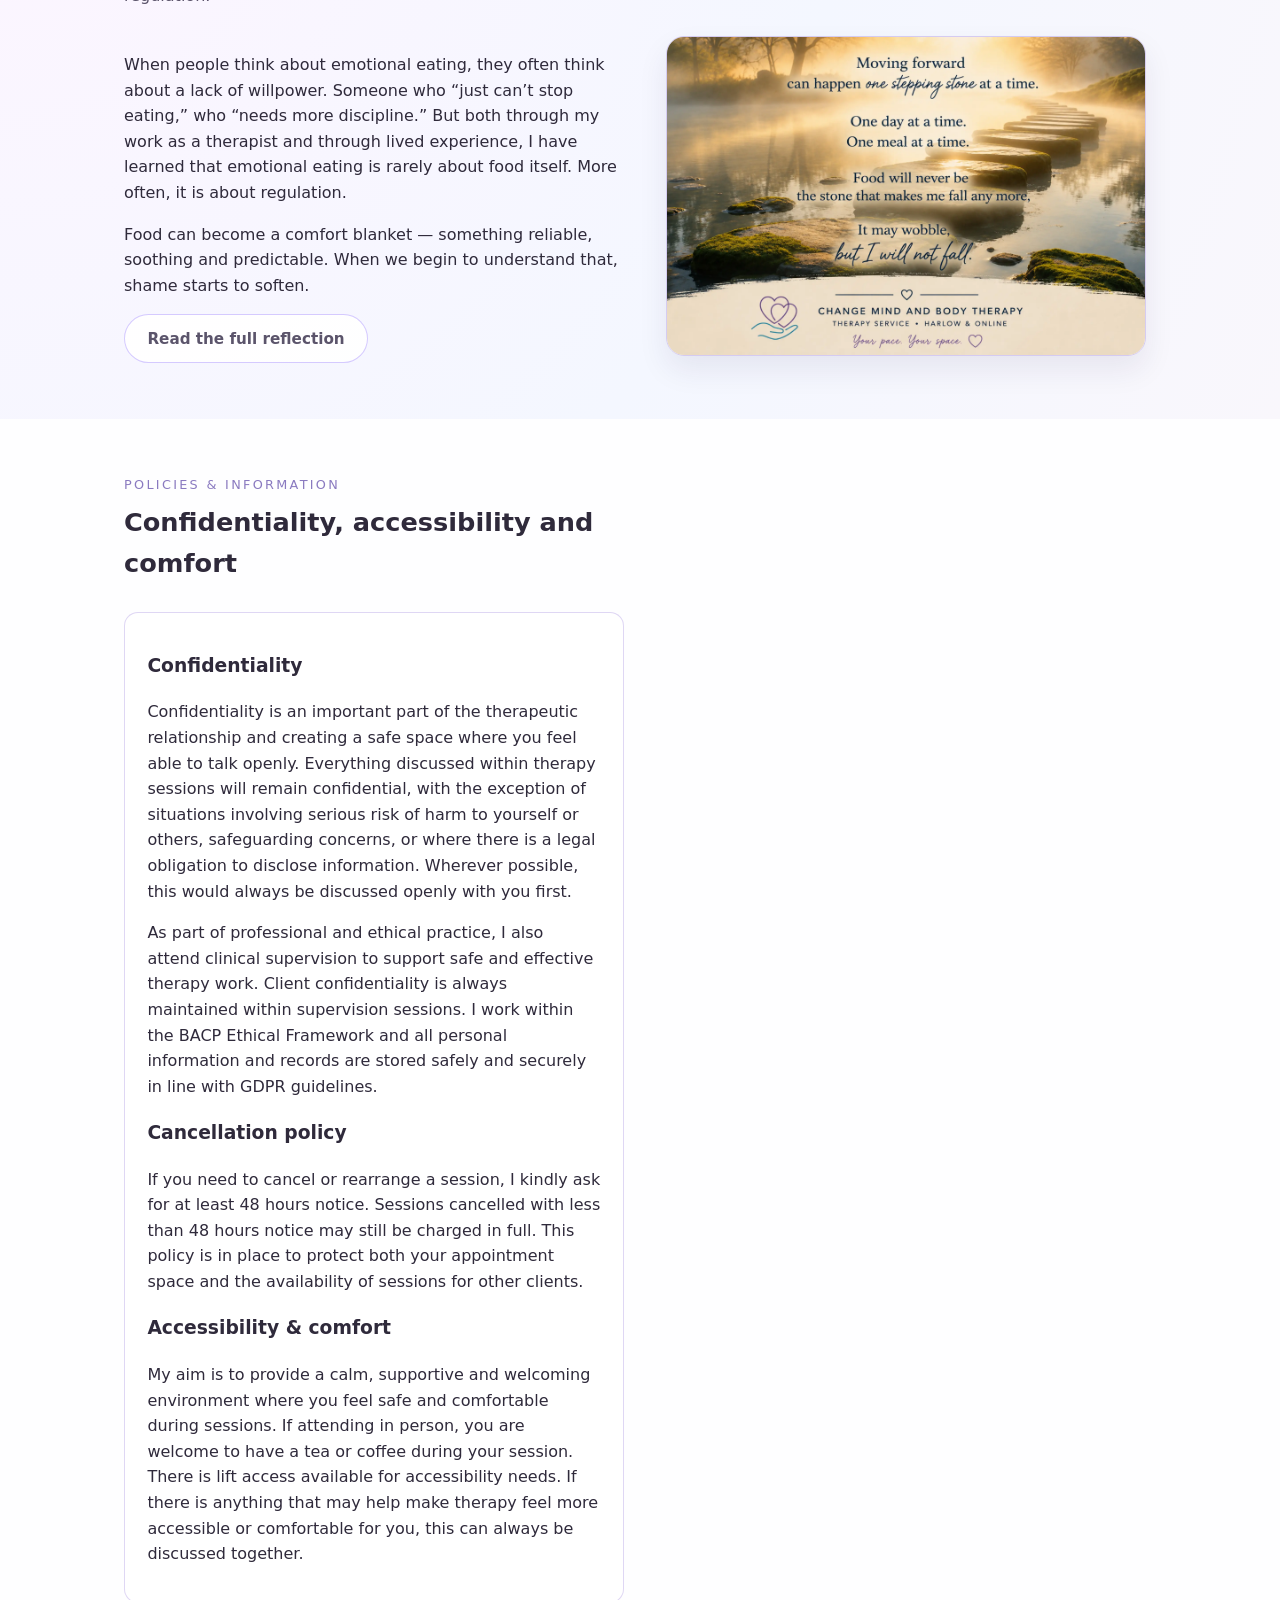
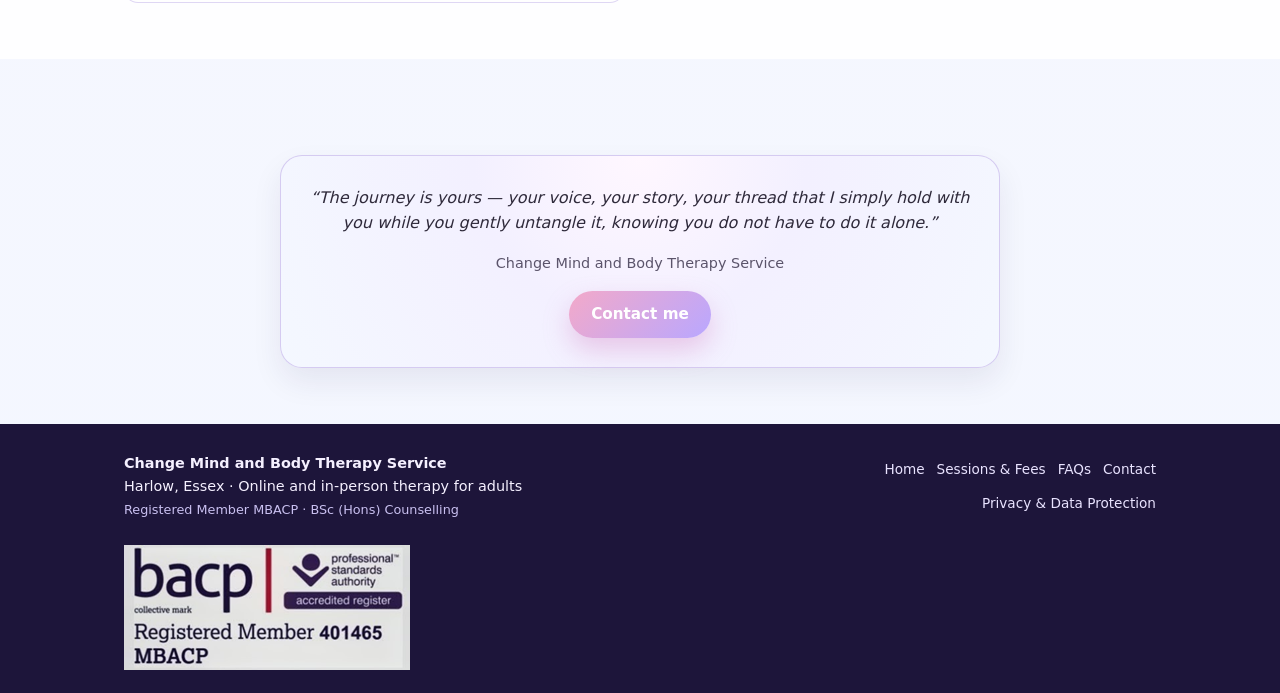
==== commit a5e25355: "Updated the images of sarah portrait and office, and removed feedback section" ====
--- a/index.html
+++ b/index.html
@@ -19,7 +19,7 @@
     <!-- Branding (logo + text) -->
     <a href="index.html" class="brand">
       <div class="brand-logo">
-        <img src="assets/images/logo-change-mind-and-body.png" alt="Change Mind and Body Therapy logo" />
+        <img src="/assets/images/logo-change-mind-and-body.png" alt="Change Mind and Body Therapy logo" />
       </div>
       <div class="brand-text">
         <span class="brand-title">Change Mind and Body</span>
@@ -113,7 +113,7 @@
         <div>
           <div class="card-soft">
             <img
-              src="assets/images/sarah-portrait.jpg"
+              src="assets/images/sarah_portrait.png"
               alt="Portrait of therapist Sarah outdoors in soft sunlight"
               class="img-soft"
             />
@@ -343,32 +343,6 @@
             </p>
           </div>
         </div>
-        <div id="feedback">
-          <div class="section-header">
-            <div class="section-kicker">Client feedback</div>
-            <h2 class="section-title">Sharing your experience</h2>
-            <p class="section-intro">
-              If you have worked with me and would like to share feedback about your experience, you are welcome to do
-              so using the form below. Any feedback shared publicly will always remain anonymous and only used with your
-              consent.
-            </p>
-          </div>
-          <form id="feedbackForm" action="https://formspree.io/f/mpqeqwwv" method="POST" class="form" onsubmit="handleFeedbackSubmit(event)">
-
-            <div class="form-row">
-              <label for="fb-name" class="label">Your Name (optional)</label>
-              <input type="text" id="fb-name" name="name" class="input">
-            </div>
-
-            <div class="form-row">
-              <label for="fb-message" class="label">Your Feedback</label>
-              <textarea id="fb-message" name="message" class="textarea" required></textarea>
-            </div>
-
-            <button type="submit" class="btn btn-primary">Submit Feedback</button>
-          </form>
-
-        </div>
       </div>
     </section>
 
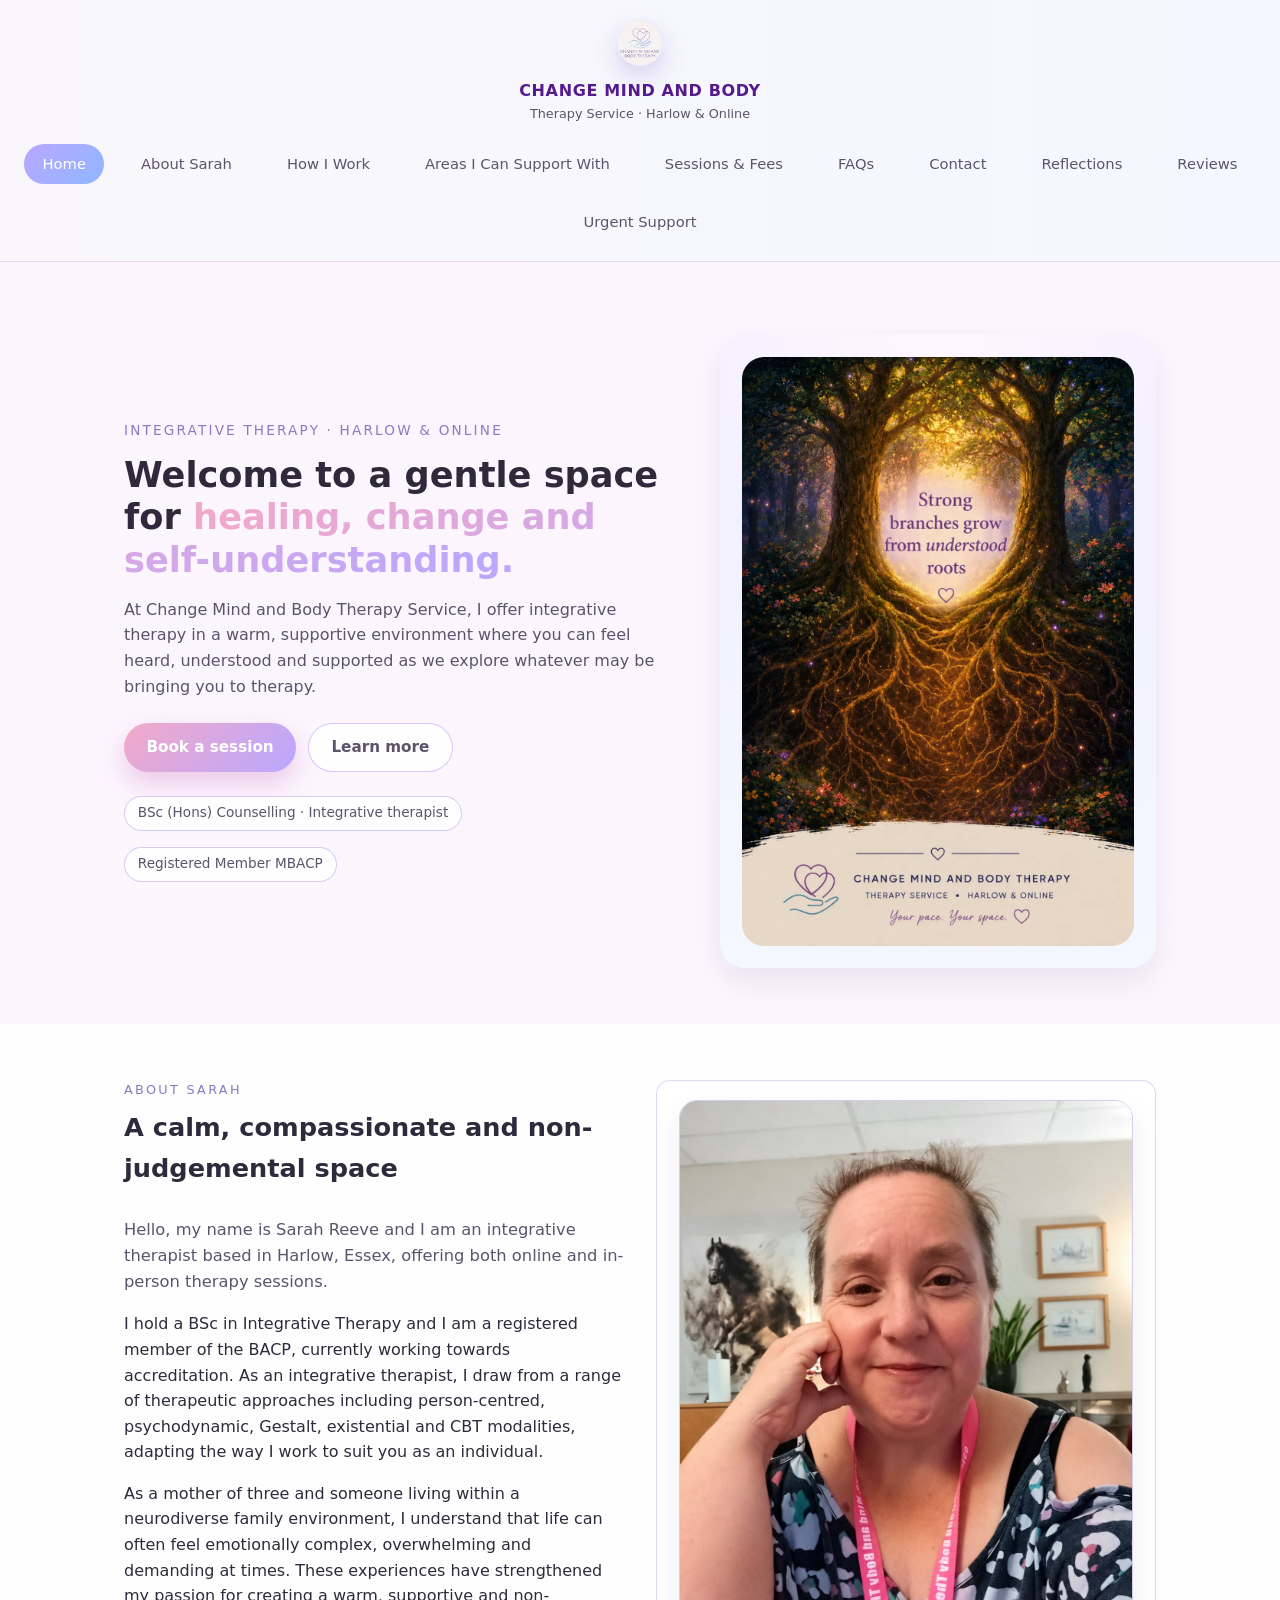
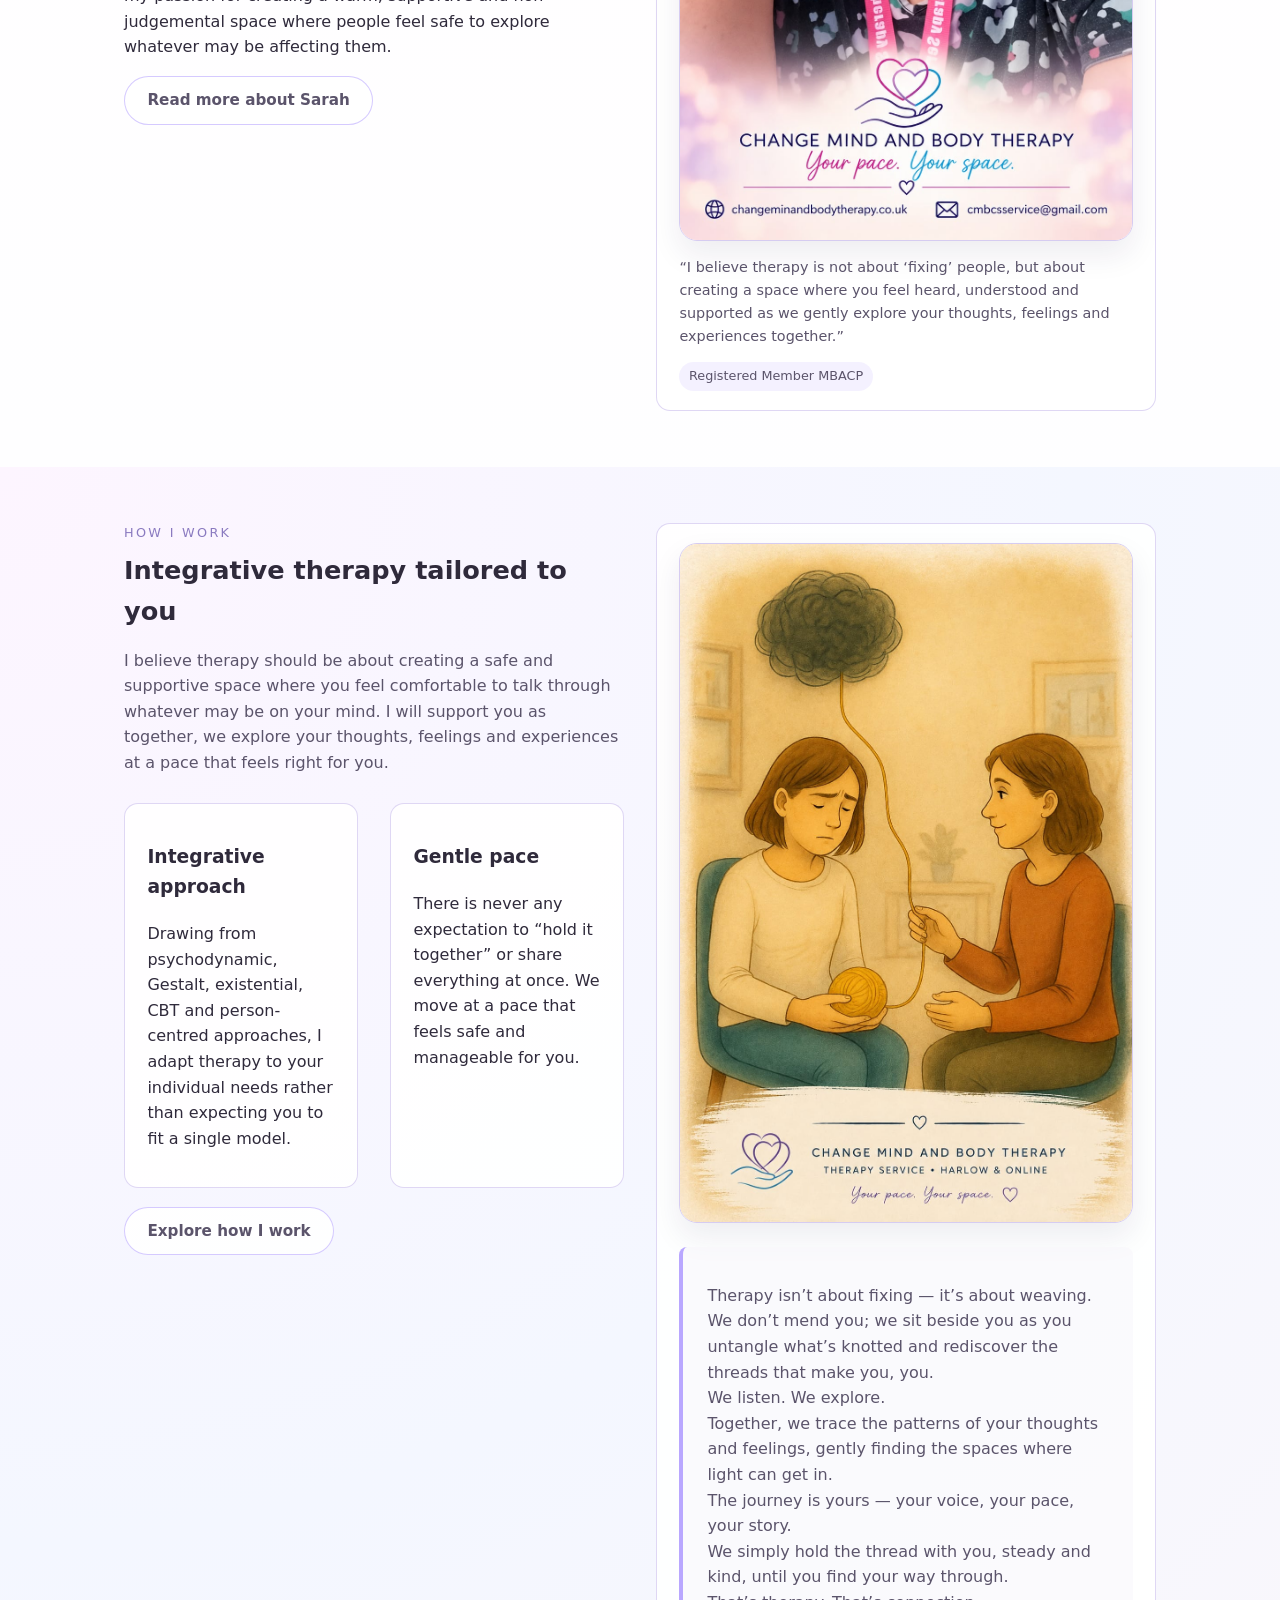
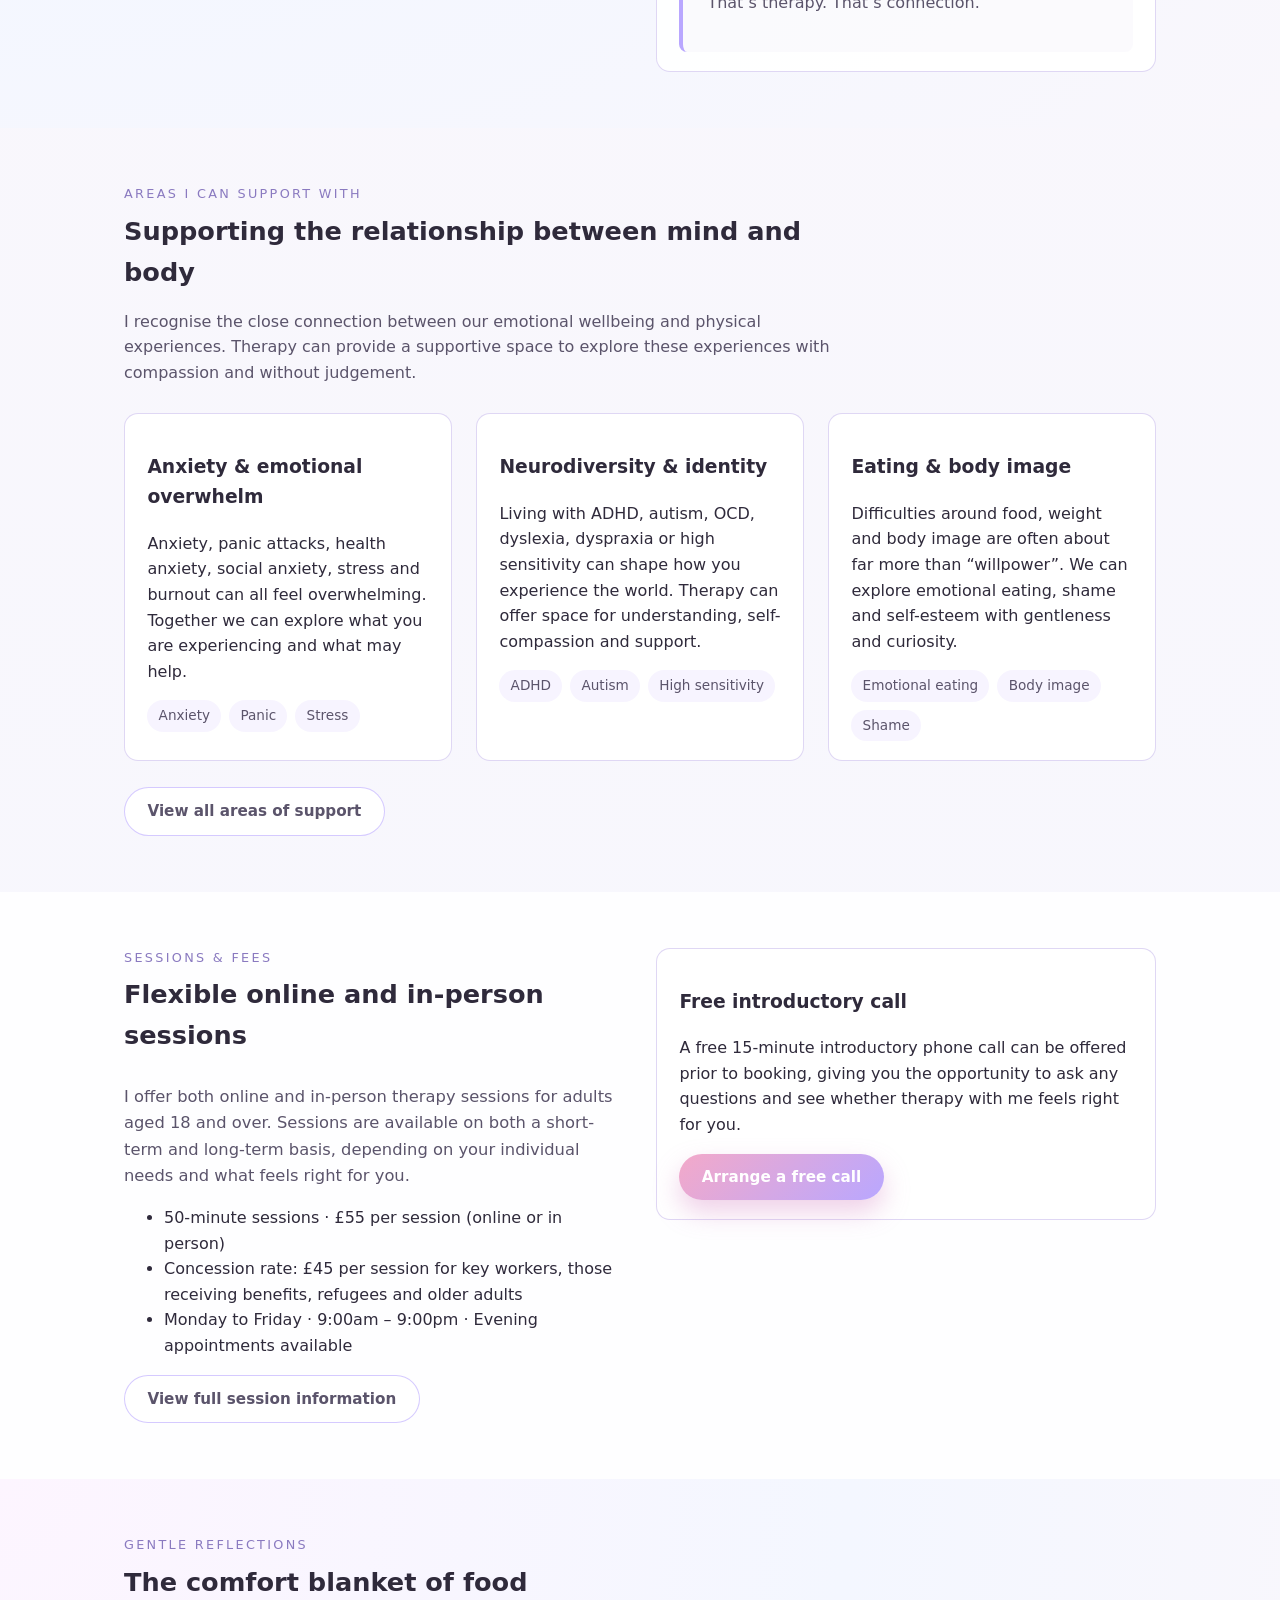
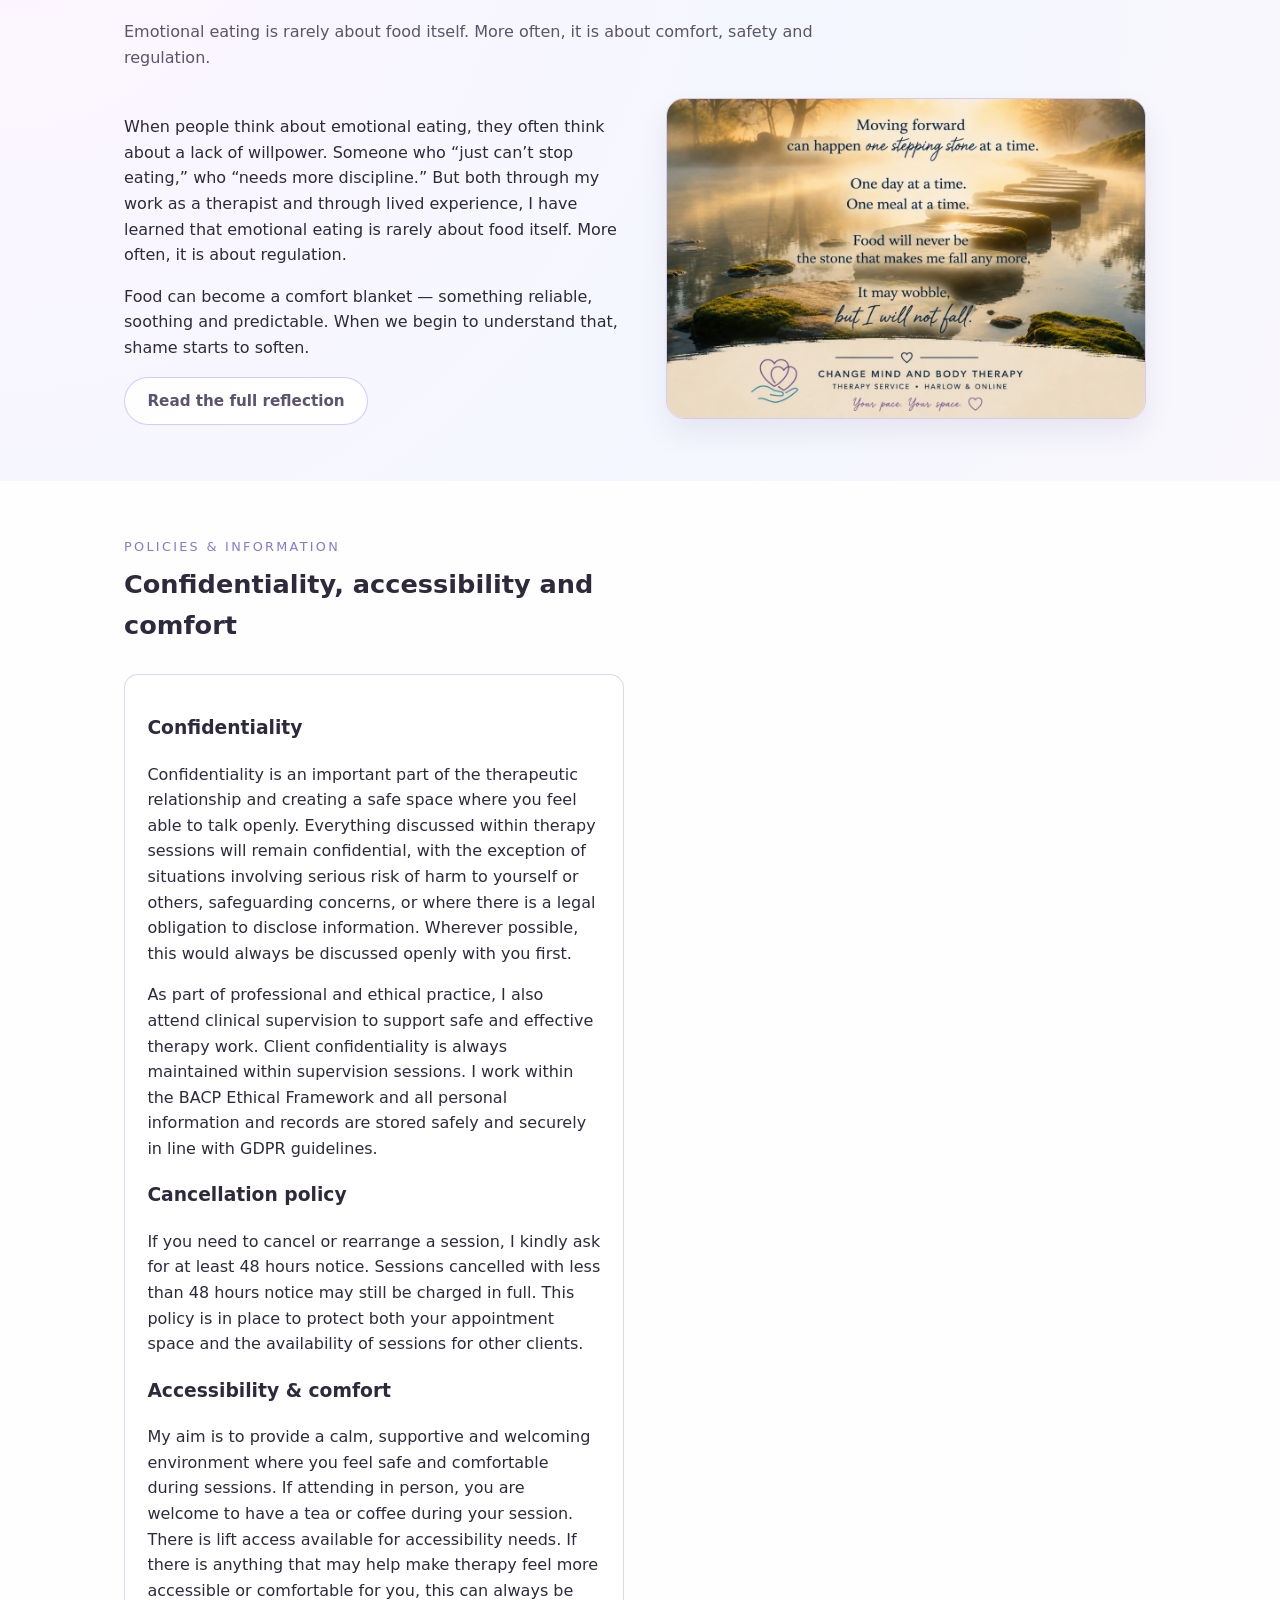
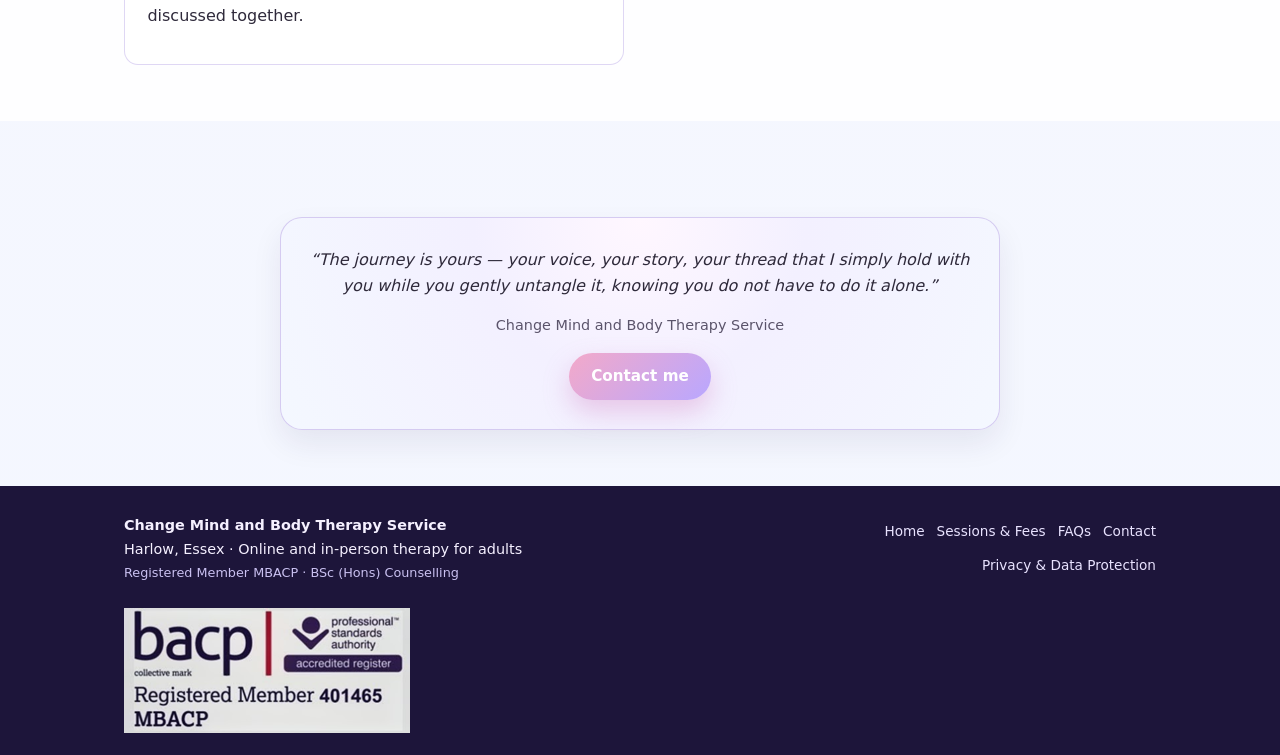
==== commit f9b3f989: "Updated Profile" ====
--- a/index.html
+++ b/index.html
@@ -113,7 +113,7 @@
         <div>
           <div class="card-soft">
             <img
-              src="assets/images/sarah_portrait.png"
+              src="assets/images/new-profile.jpeg"
               alt="Portrait of therapist Sarah outdoors in soft sunlight"
               class="img-soft"
             />
